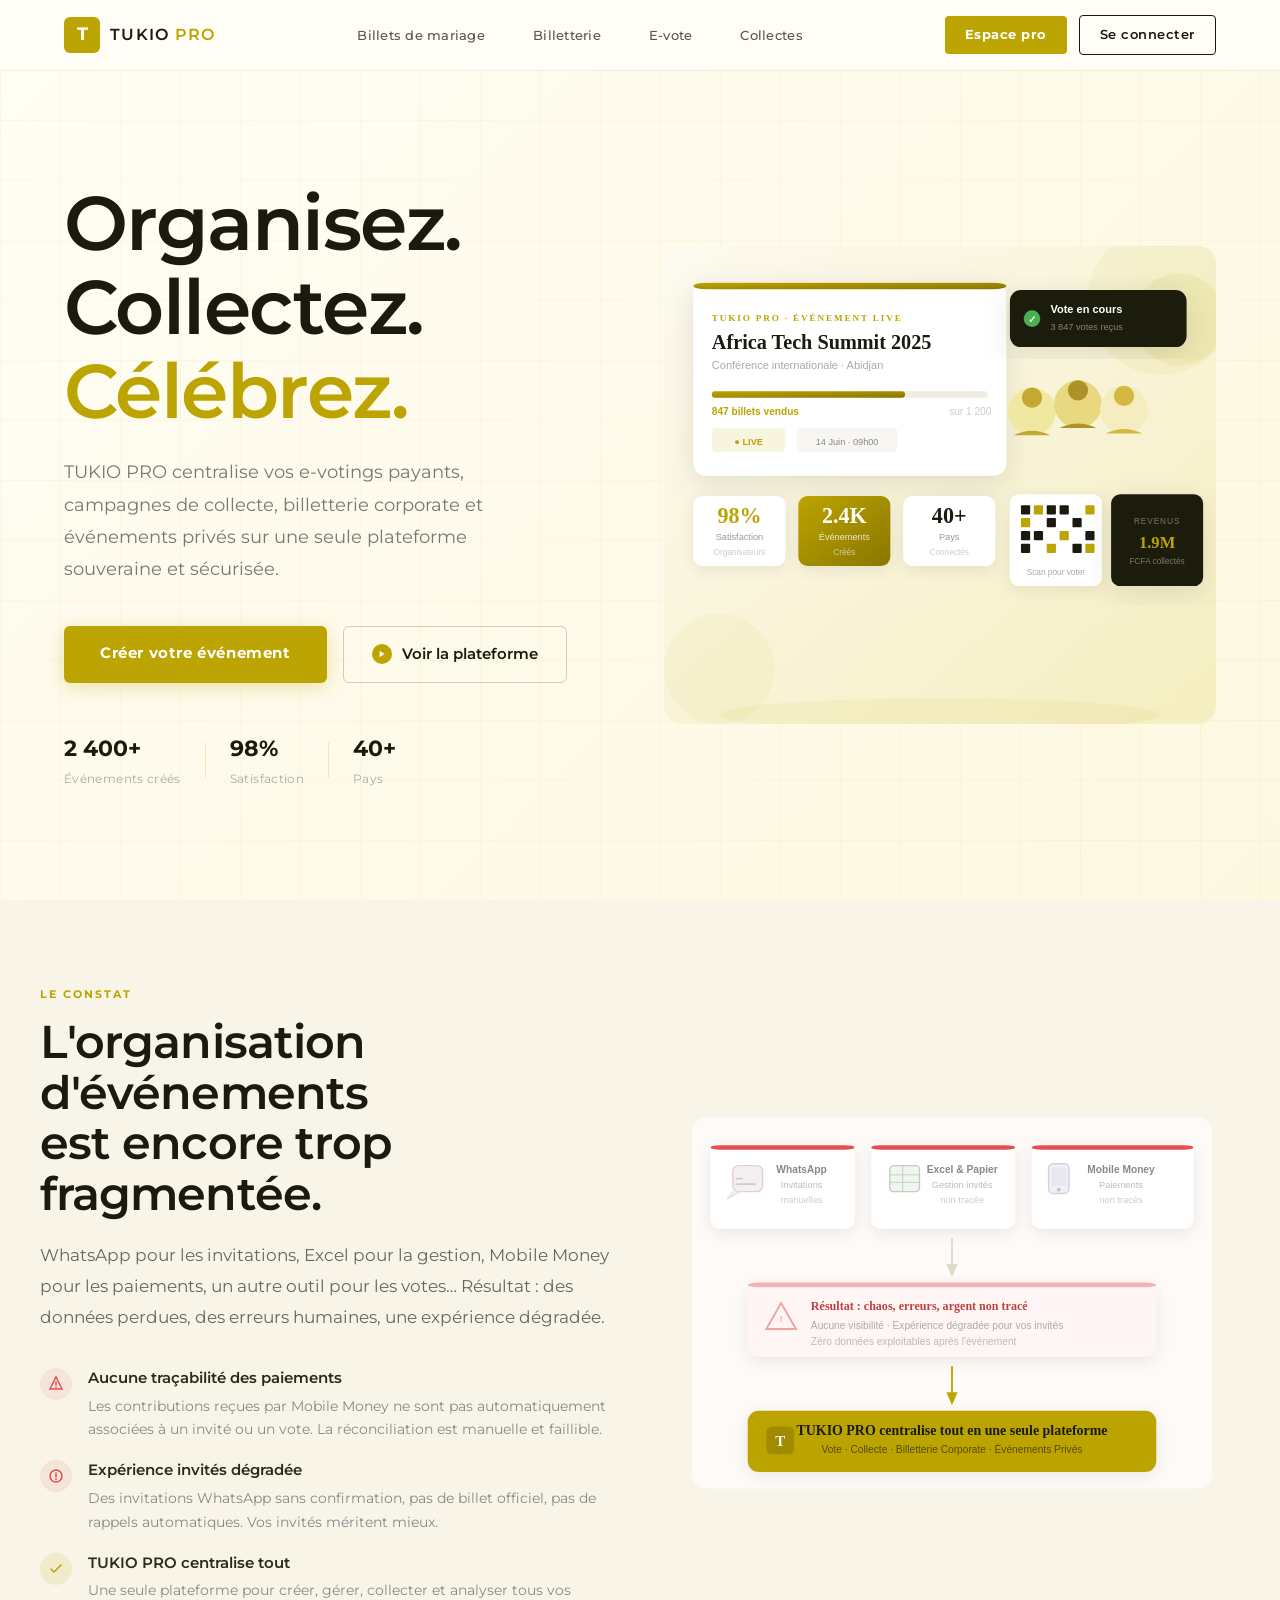
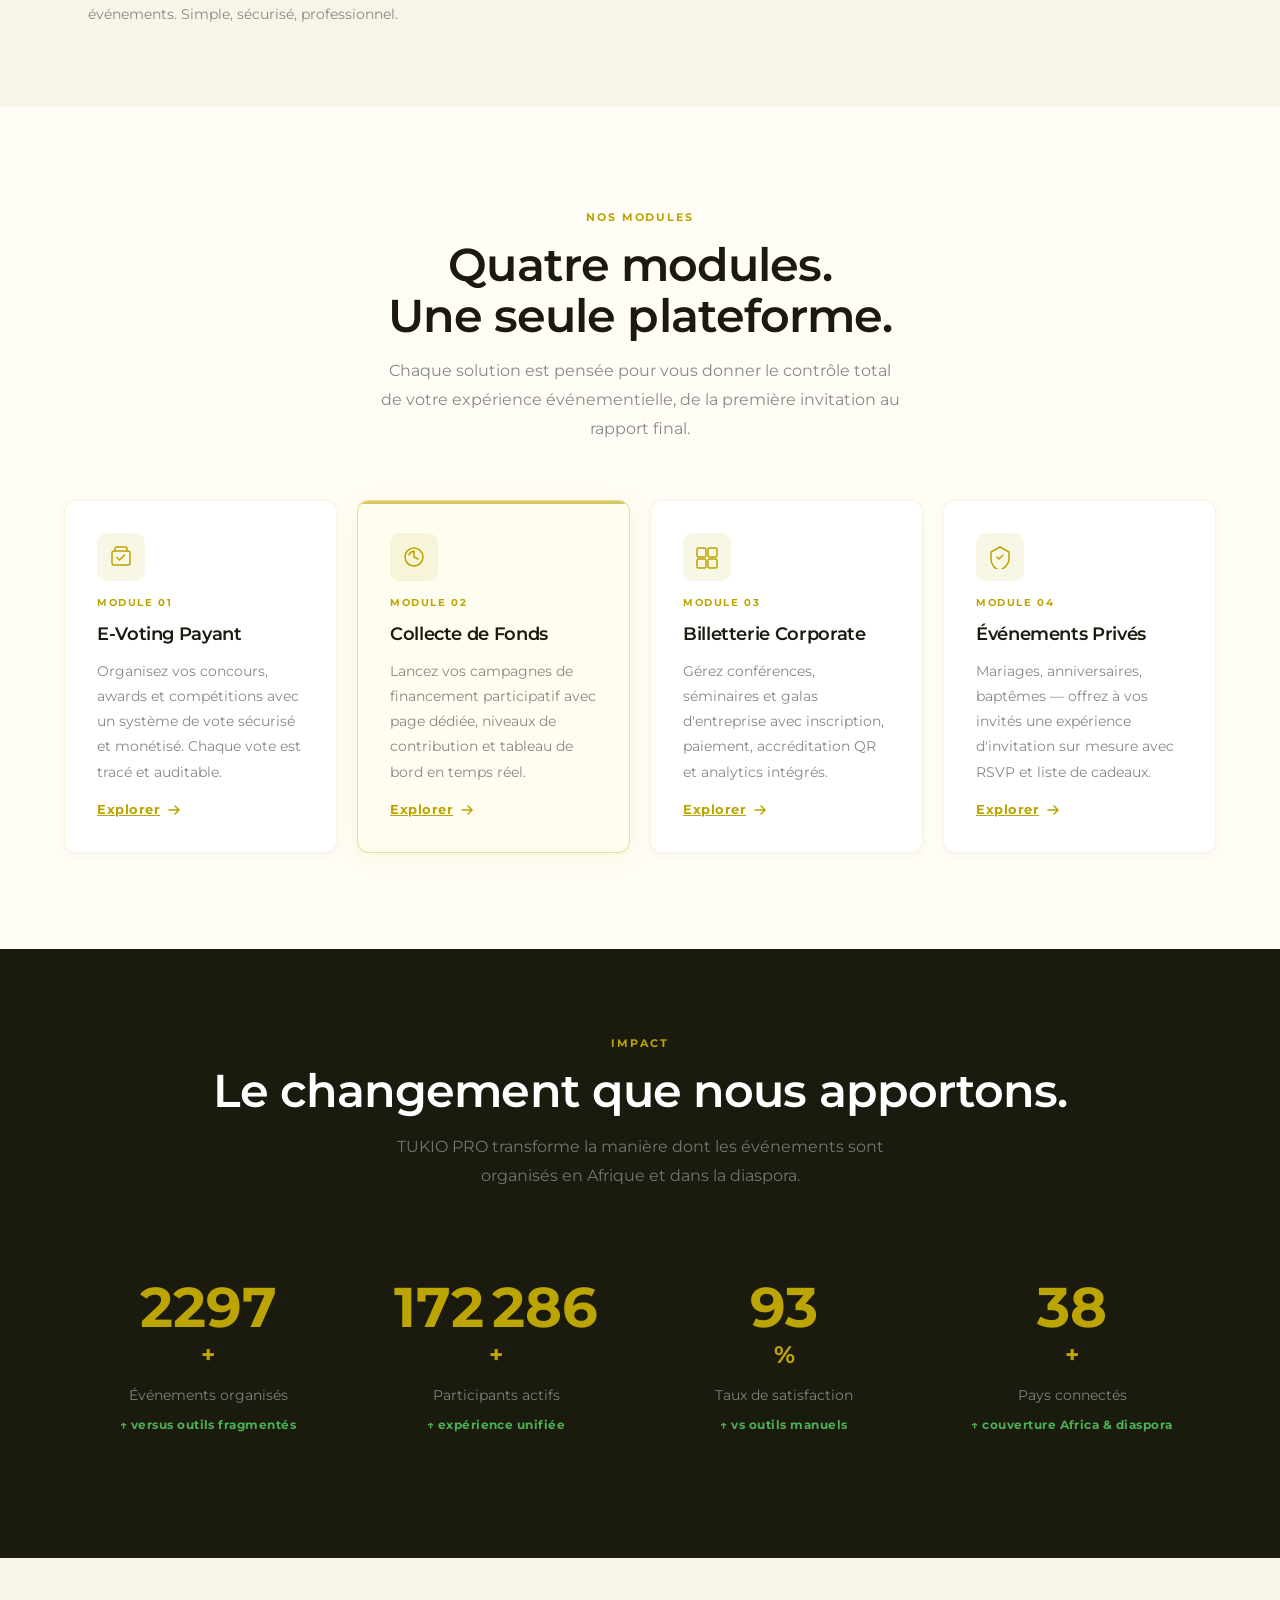
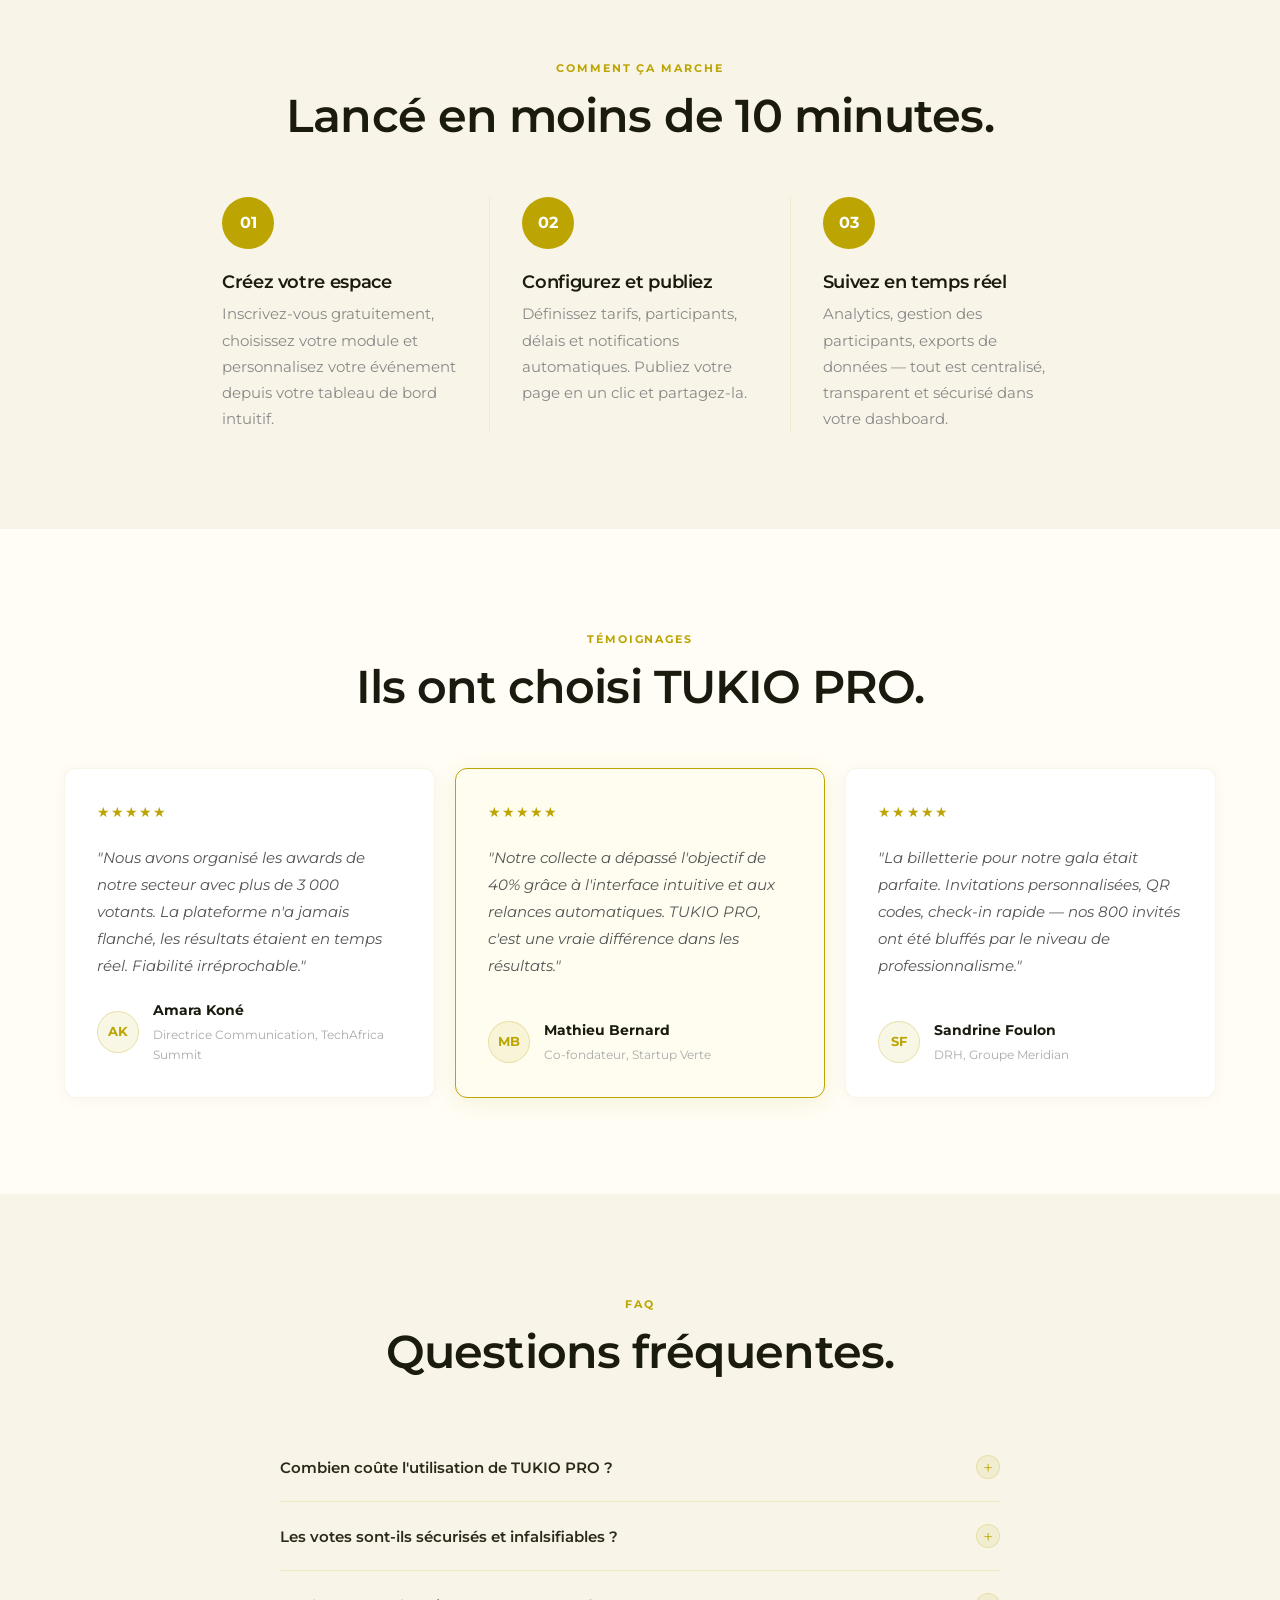
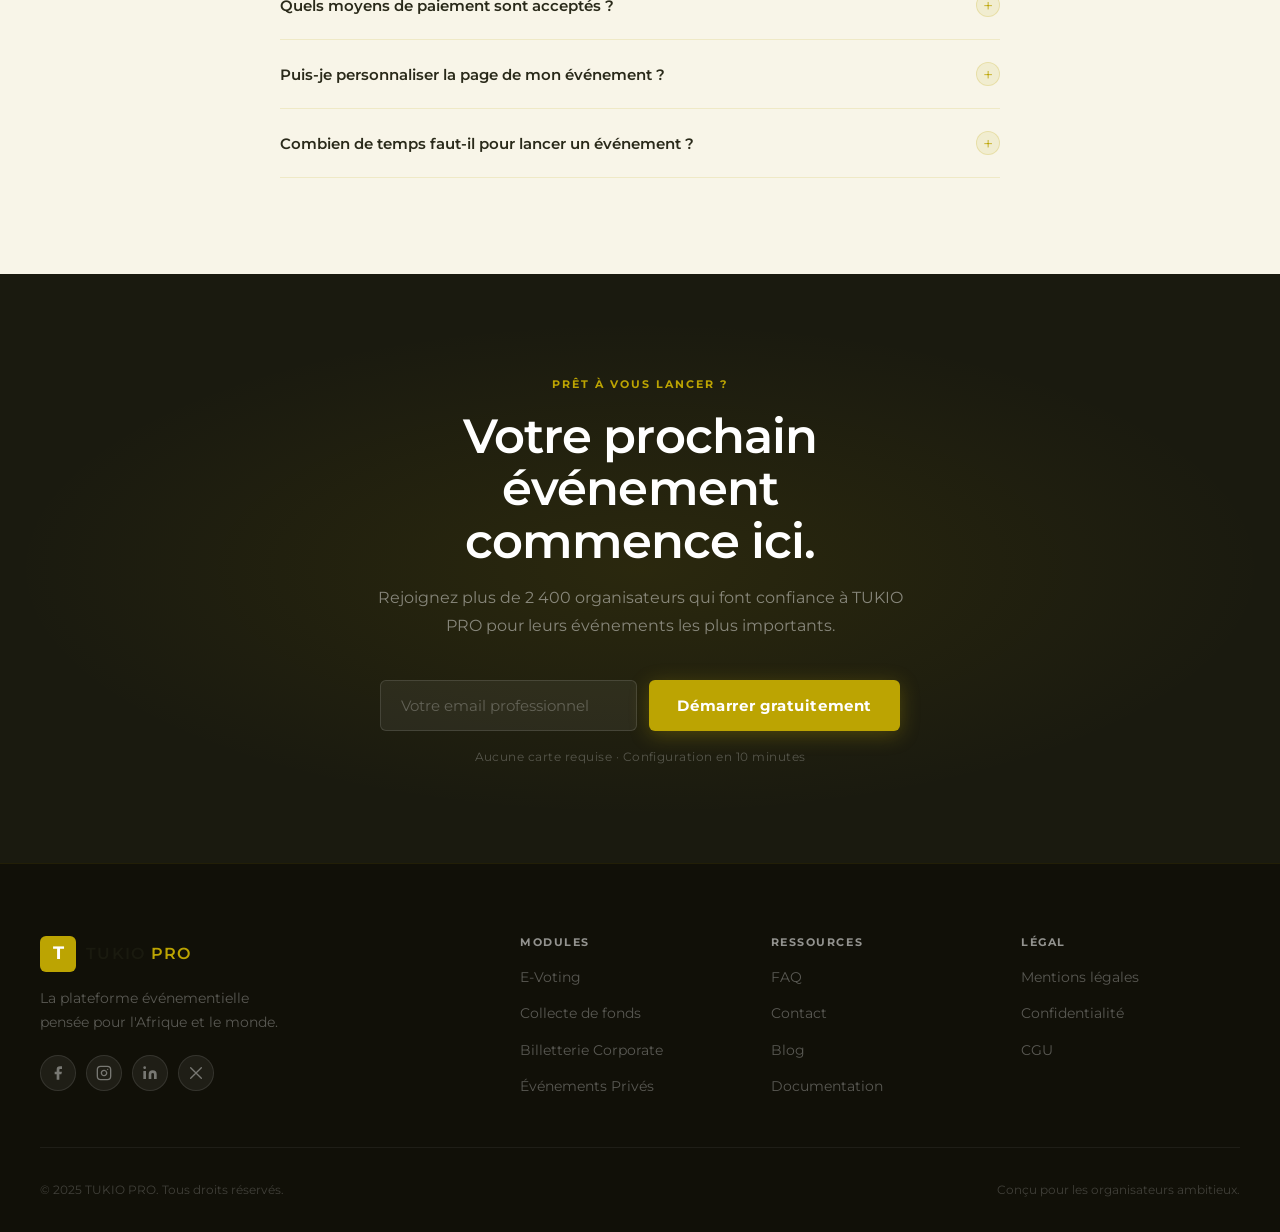
==== index.html @ c4804183 "Repositionnement du fichier index" ====
<!DOCTYPE html>
<html lang="fr">
<head>
  <meta charset="UTF-8">
  <meta name="viewport" content="width=device-width, initial-scale=1.0">
  <meta name="description" content="TUKIO PRO — La plateforme digitale premium pour vos e-votings payants, collectes de fonds, billetterie corporate et événements privés. Organisez, collectez, célébrez.">
  <meta name="keywords" content="e-voting, collecte de fonds, billetterie corporate, billetterie événement, concours, awards, plateforme événementielle Afrique">
  <meta property="og:title" content="TUKIO PRO — Plateforme Événementielle Premium">
  <meta property="og:description" content="E-voting · Collecte · Billetterie Corporate · Événements Privés">
  <meta property="og:type" content="website">
  <title>TUKIO PRO — Plateforme Événementielle Premium</title>
  <link rel="preconnect" href="https://fonts.googleapis.com">
  <link rel="preconnect" href="https://fonts.gstatic.com" crossorigin>
  <link href="https://fonts.googleapis.com/css2?family=Montserrat:wght@300;400;500;600;700&display=swap" rel="stylesheet">
  <link rel="stylesheet" href="style.css">
</head>
<body>

  <!-- ===== NAVBAR ===== -->
  <header class="navbar" role="banner" id="navbar">
    <nav class="nav-container" aria-label="Navigation principale">

      <!-- Logo -->
      <a href="../home/index.html" class="nav-logo" aria-label="TUKIO PRO — Accueil">
        <span class="logo-mark">T</span>
        <span class="logo-text">TUKIO <em>PRO</em></span>
      </a>

      <!-- Liens modules — centre -->
      <ul class="nav-links" role="list">
        <li><a href="../e-voting/index.html" class="nav-link">Billets de mariage</a></li>
        <li><a href="../corporate-ticketing/index.html" class="nav-link">Billetterie</a></li>
        <li><a href="../e-voting/index.html" class="nav-link">E-vote</a></li>
        <li><a href="../crowdfunding/index.html" class="nav-link">Collectes</a></li>
      </ul>

      <!-- Actions — droite -->
      <div class="nav-actions">
        <a href="#contact" class="btn-nav-pro">Espace pro</a>
        <a href="#contact" class="btn-nav-login">Se connecter</a>
        <button class="hamburger" aria-label="Ouvrir le menu" aria-expanded="false" aria-controls="mobile-menu">
          <span class="hamburger-line"></span>
          <span class="hamburger-line"></span>
          <span class="hamburger-line"></span>
        </button>
      </div>
    </nav>

    <!-- Menu mobile -->
    <div class="mobile-menu" id="mobile-menu" aria-hidden="true" role="dialog" aria-label="Menu mobile">
      <ul class="mobile-nav-links" role="list">
        <li><a href="../e-voting/index.html" class="mobile-nav-link">Billets de mariage</a></li>
        <li><a href="../corporate-ticketing/index.html" class="mobile-nav-link">Billetterie</a></li>
        <li><a href="../e-voting/index.html" class="mobile-nav-link">E-vote</a></li>
        <li><a href="../crowdfunding/index.html" class="mobile-nav-link">Collectes</a></li>
      </ul>
      <div class="mobile-nav-actions">
        <a href="#contact" class="btn-nav-pro">Espace pro</a>
        <a href="#contact" class="btn-nav-login">Se connecter</a>
      </div>
    </div>
  </header>

  <main id="main-content">

    <!-- ===== HERO ===== -->
    <section class="hero" aria-labelledby="hero-title">
      <div class="hero-bg" aria-hidden="true"></div>
      <div class="hero-grid-lines" aria-hidden="true"></div>
      <div class="hero-container">

        <!-- Contenu gauche -->
        <div class="hero-content">
          <h1 class="hero-title" id="hero-title">
            Organisez. Collectez. <span class="hero-title-accent">Célébrez.</span>
          </h1>
          <p class="hero-subtitle">
            TUKIO PRO centralise vos e-votings payants, campagnes de collecte, billetterie corporate et événements privés sur une seule plateforme souveraine et sécurisée.
          </p>
          <div class="hero-actions">
            <a href="#contact" class="btn-hero-primary">Créer votre événement</a>
            <a href="#services" class="btn-hero-secondary">
              <span class="btn-play" aria-hidden="true">
                <svg viewBox="0 0 8 10" aria-hidden="true"><path d="M1 1l6 4-6 4V1z"/></svg>
              </span>
              Voir la plateforme
            </a>
          </div>
          <div class="hero-trust" aria-label="Indicateurs de confiance">
            <div class="trust-item">
              <strong>2 400+</strong>
              <span>Événements créés</span>
            </div>
            <div class="trust-divider" aria-hidden="true"></div>
            <div class="trust-item">
              <strong>98%</strong>
              <span>Satisfaction</span>
            </div>
            <div class="trust-divider" aria-hidden="true"></div>
            <div class="trust-item">
              <strong>40+</strong>
              <span>Pays</span>
            </div>
          </div>
        </div>

        <!-- Image droite -->
        <div class="hero-image">
          <img src="../images/hero-event.svg" alt="Dashboard TUKIO PRO — événements, votes et collectes en temps réel" width="560" height="520" loading="eager">
        </div>
      </div>
    </section>

    <!-- ===== CONSTAT ===== -->
    <section class="constat-section" id="constat" aria-labelledby="constat-title">
      <div class="constat-inner">
        <div class="constat-header reveal">
          <span class="section-eyebrow">Le Constat</span>
          <h2 class="section-title" id="constat-title" style="text-align:left; margin-bottom:1.25rem;">
            L'organisation d'événements<br>est encore trop fragmentée.
          </h2>
          <p class="constat-intro">
            WhatsApp pour les invitations, Excel pour la gestion, Mobile Money pour les paiements, un autre outil pour les votes… Résultat : des données perdues, des erreurs humaines, une expérience dégradée.
          </p>
          <div class="constat-points">
            <div class="constat-point">
              <div class="constat-point-icon constat-point-icon--red">
                <svg width="16" height="16" viewBox="0 0 16 16" fill="none">
                  <path d="M8 1L14 13H2L8 1z" stroke="#E05050" stroke-width="1.5" fill="none"/>
                  <path d="M8 6v3M8 11v.5" stroke="#E05050" stroke-width="1.5" stroke-linecap="round"/>
                </svg>
              </div>
              <div class="constat-point-text">
                <strong>Aucune traçabilité des paiements</strong>
                <p>Les contributions reçues par Mobile Money ne sont pas automatiquement associées à un invité ou un vote. La réconciliation est manuelle et faillible.</p>
              </div>
            </div>
            <div class="constat-point">
              <div class="constat-point-icon constat-point-icon--red">
                <svg width="16" height="16" viewBox="0 0 16 16" fill="none">
                  <circle cx="8" cy="8" r="6" stroke="#E05050" stroke-width="1.5"/>
                  <path d="M8 5v4M8 11v.5" stroke="#E05050" stroke-width="1.5" stroke-linecap="round"/>
                </svg>
              </div>
              <div class="constat-point-text">
                <strong>Expérience invités dégradée</strong>
                <p>Des invitations WhatsApp sans confirmation, pas de billet officiel, pas de rappels automatiques. Vos invités méritent mieux.</p>
              </div>
            </div>
            <div class="constat-point">
              <div class="constat-point-icon constat-point-icon--gold">
                <svg width="16" height="16" viewBox="0 0 16 16" fill="none">
                  <path d="M3 8l3 3 7-7" stroke="#BCA402" stroke-width="1.5" stroke-linecap="round" stroke-linejoin="round"/>
                </svg>
              </div>
              <div class="constat-point-text">
                <strong>TUKIO PRO centralise tout</strong>
                <p>Une seule plateforme pour créer, gérer, collecter et analyser tous vos événements. Simple, sécurisé, professionnel.</p>
              </div>
            </div>
          </div>
        </div>
        <div class="constat-image reveal">
          <img src="../images/constat-illustration.svg" alt="Comparaison avant / après TUKIO PRO" width="520" height="400" loading="lazy">
        </div>
      </div>
    </section>

    <!-- ===== SERVICES ===== -->
    <section class="services-section" id="services" aria-labelledby="services-title">
      <div class="section-container">
        <div class="section-header reveal">
          <span class="section-eyebrow">Nos modules</span>
          <h2 class="section-title" id="services-title">Quatre modules.<br>Une seule plateforme.</h2>
          <p class="section-desc">Chaque solution est pensée pour vous donner le contrôle total de votre expérience événementielle, de la première invitation au rapport final.</p>
        </div>

        <div class="services-grid">

          <!-- E-Voting -->
          <article class="service-card reveal" aria-labelledby="svc-evoting">
            <div class="service-icon">
              <svg viewBox="0 0 24 24" fill="none" stroke="#BCA402" stroke-width="1.5" stroke-linecap="round" stroke-linejoin="round">
                <rect x="3" y="6" width="18" height="14" rx="2"/>
                <path d="M8 12.5l2.5 2.5 5-5"/>
                <path d="M6 6V4a2 2 0 0 1 2-2h8a2 2 0 0 1 2 2v2"/>
              </svg>
            </div>
            <span class="service-tag">Module 01</span>
            <h3 class="service-title" id="svc-evoting">E-Voting Payant</h3>
            <p class="service-desc">Organisez vos concours, awards et compétitions avec un système de vote sécurisé et monétisé. Chaque vote est tracé et auditable.</p>
            <a href="../e-voting/index.html" class="service-link" aria-label="Explorer le module E-Voting">
              Explorer
              <svg class="service-arrow" viewBox="0 0 16 16" fill="none" stroke="#BCA402" stroke-width="1.5" stroke-linecap="round"><path d="M3 8h10M9 4l4 4-4 4"/></svg>
            </a>
          </article>

          <!-- Collecte -->
          <article class="service-card service-card--featured reveal" aria-labelledby="svc-collecte">
            <div class="service-icon">
              <svg viewBox="0 0 24 24" fill="none" stroke="#BCA402" stroke-width="1.5" stroke-linecap="round" stroke-linejoin="round">
                <circle cx="12" cy="12" r="9"/>
                <path d="M12 6v6l4 2"/>
                <path d="M7 10c.5-2 2.5-3.5 5-3.5"/>
              </svg>
            </div>
            <span class="service-tag">Module 02</span>
            <h3 class="service-title" id="svc-collecte">Collecte de Fonds</h3>
            <p class="service-desc">Lancez vos campagnes de financement participatif avec page dédiée, niveaux de contribution et tableau de bord en temps réel.</p>
            <a href="../crowdfunding/index.html" class="service-link" aria-label="Explorer le module Collecte">
              Explorer
              <svg class="service-arrow" viewBox="0 0 16 16" fill="none" stroke="#BCA402" stroke-width="1.5" stroke-linecap="round"><path d="M3 8h10M9 4l4 4-4 4"/></svg>
            </a>
          </article>

          <!-- Corporate -->
          <article class="service-card reveal" aria-labelledby="svc-corporate">
            <div class="service-icon">
              <svg viewBox="0 0 24 24" fill="none" stroke="#BCA402" stroke-width="1.5" stroke-linecap="round" stroke-linejoin="round">
                <rect x="2" y="3" width="9" height="9" rx="1.5"/>
                <rect x="13" y="3" width="9" height="9" rx="1.5"/>
                <rect x="2" y="14" width="9" height="9" rx="1.5"/>
                <rect x="13" y="14" width="9" height="9" rx="1.5"/>
              </svg>
            </div>
            <span class="service-tag">Module 03</span>
            <h3 class="service-title" id="svc-corporate">Billetterie Corporate</h3>
            <p class="service-desc">Gérez conférences, séminaires et galas d'entreprise avec inscription, paiement, accréditation QR et analytics intégrés.</p>
            <a href="../corporate-ticketing/index.html" class="service-link" aria-label="Explorer la Billetterie Corporate">
              Explorer
              <svg class="service-arrow" viewBox="0 0 16 16" fill="none" stroke="#BCA402" stroke-width="1.5" stroke-linecap="round"><path d="M3 8h10M9 4l4 4-4 4"/></svg>
            </a>
          </article>

          <!-- Privé -->
          <article class="service-card reveal" aria-labelledby="svc-private">
            <div class="service-icon">
              <svg viewBox="0 0 24 24" fill="none" stroke="#BCA402" stroke-width="1.5" stroke-linecap="round" stroke-linejoin="round">
                <path d="M12 2L3 7v7c0 5.5 4 10 9 11.2C17 23 21 18.5 21 14V7L12 2z"/>
                <path d="M9 12l2 2 4-4"/>
              </svg>
            </div>
            <span class="service-tag">Module 04</span>
            <h3 class="service-title" id="svc-private">Événements Privés</h3>
            <p class="service-desc">Mariages, anniversaires, baptêmes — offrez à vos invités une expérience d'invitation sur mesure avec RSVP et liste de cadeaux.</p>
            <a href="../private-ticketing/index.html" class="service-link" aria-label="Explorer les Événements Privés">
              Explorer
              <svg class="service-arrow" viewBox="0 0 16 16" fill="none" stroke="#BCA402" stroke-width="1.5" stroke-linecap="round"><path d="M3 8h10M9 4l4 4-4 4"/></svg>
            </a>
          </article>

        </div>
      </div>
    </section>

    <!-- ===== STATS ===== -->
    <section class="stats-section" aria-labelledby="stats-title">
      <div class="section-container">
        <div class="section-header reveal" style="margin-bottom:3rem;">
          <span class="section-eyebrow">Impact</span>
          <h2 class="section-title section-title--white" id="stats-title" style="color:white;">Le changement que nous apportons.</h2>
          <p class="section-desc" style="color:rgba(255,255,255,0.4);">TUKIO PRO transforme la manière dont les événements sont organisés en Afrique et dans la diaspora.</p>
        </div>
        <div class="stats-grid" role="list">
          <div class="stat-card reveal" role="listitem">
            <span class="stat-number" data-target="2400">0</span><span class="stat-suffix">+</span>
            <p class="stat-label">Événements organisés</p>
            <span class="stat-change">↑ versus outils fragmentés</span>
          </div>
          <div class="stat-card reveal" role="listitem">
            <span class="stat-number" data-target="180000">0</span><span class="stat-suffix">+</span>
            <p class="stat-label">Participants actifs</p>
            <span class="stat-change">↑ expérience unifiée</span>
          </div>
          <div class="stat-card reveal" role="listitem">
            <span class="stat-number" data-target="98">0</span><span class="stat-suffix">%</span>
            <p class="stat-label">Taux de satisfaction</p>
            <span class="stat-change">↑ vs outils manuels</span>
          </div>
          <div class="stat-card reveal" role="listitem">
            <span class="stat-number" data-target="40">0</span><span class="stat-suffix">+</span>
            <p class="stat-label">Pays connectés</p>
            <span class="stat-change">↑ couverture Africa &amp; diaspora</span>
          </div>
        </div>
      </div>
    </section>

    <!-- ===== HOW IT WORKS ===== -->
    <section class="how-section" id="how" aria-labelledby="how-title">
      <div class="section-container">
        <div class="section-header reveal">
          <span class="section-eyebrow">Comment ça marche</span>
          <h2 class="section-title" id="how-title">Lancé en moins de 10 minutes.</h2>
        </div>
        <div class="steps-grid">
          <div class="step-item reveal">
            <div class="step-number-wrap" aria-hidden="true">
              <span class="step-number">01</span>
            </div>
            <div class="step-content">
              <h3 class="step-title">Créez votre espace</h3>
              <p class="step-desc">Inscrivez-vous gratuitement, choisissez votre module et personnalisez votre événement depuis votre tableau de bord intuitif.</p>
            </div>
          </div>
          <div class="step-item reveal">
            <div class="step-number-wrap" aria-hidden="true">
              <span class="step-number">02</span>
            </div>
            <div class="step-content">
              <h3 class="step-title">Configurez et publiez</h3>
              <p class="step-desc">Définissez tarifs, participants, délais et notifications automatiques. Publiez votre page en un clic et partagez-la.</p>
            </div>
          </div>
          <div class="step-item reveal">
            <div class="step-number-wrap" aria-hidden="true">
              <span class="step-number">03</span>
            </div>
            <div class="step-content">
              <h3 class="step-title">Suivez en temps réel</h3>
              <p class="step-desc">Analytics, gestion des participants, exports de données — tout est centralisé, transparent et sécurisé dans votre dashboard.</p>
            </div>
          </div>
        </div>
      </div>
    </section>

    <!-- ===== TESTIMONIALS ===== -->
    <section class="testimonials-section" id="testimonials" aria-labelledby="testimonials-title">
      <div class="section-container">
        <div class="section-header reveal">
          <span class="section-eyebrow">Témoignages</span>
          <h2 class="section-title" id="testimonials-title">Ils ont choisi TUKIO PRO.</h2>
        </div>
        <div class="testimonials-grid" role="list">

          <blockquote class="testimonial-card reveal" role="listitem">
            <div class="testimonial-stars" aria-label="5 étoiles sur 5">★★★★★</div>
            <p class="testimonial-text">"Nous avons organisé les awards de notre secteur avec plus de 3 000 votants. La plateforme n'a jamais flanché, les résultats étaient en temps réel. Fiabilité irréprochable."</p>
            <footer class="testimonial-author">
              <div class="author-avatar" aria-hidden="true">AK</div>
              <div class="author-info">
                <cite class="author-name">Amara Koné</cite>
                <span class="author-role">Directrice Communication, TechAfrica Summit</span>
              </div>
            </footer>
          </blockquote>

          <blockquote class="testimonial-card testimonial-card--featured reveal" role="listitem">
            <div class="testimonial-stars" aria-label="5 étoiles sur 5">★★★★★</div>
            <p class="testimonial-text">"Notre collecte a dépassé l'objectif de 40% grâce à l'interface intuitive et aux relances automatiques. TUKIO PRO, c'est une vraie différence dans les résultats."</p>
            <footer class="testimonial-author">
              <div class="author-avatar" aria-hidden="true">MB</div>
              <div class="author-info">
                <cite class="author-name">Mathieu Bernard</cite>
                <span class="author-role">Co-fondateur, Startup Verte</span>
              </div>
            </footer>
          </blockquote>

          <blockquote class="testimonial-card reveal" role="listitem">
            <div class="testimonial-stars" aria-label="5 étoiles sur 5">★★★★★</div>
            <p class="testimonial-text">"La billetterie pour notre gala était parfaite. Invitations personnalisées, QR codes, check-in rapide — nos 800 invités ont été bluffés par le niveau de professionnalisme."</p>
            <footer class="testimonial-author">
              <div class="author-avatar" aria-hidden="true">SF</div>
              <div class="author-info">
                <cite class="author-name">Sandrine Foulon</cite>
                <span class="author-role">DRH, Groupe Meridian</span>
              </div>
            </footer>
          </blockquote>

        </div>
      </div>
    </section>

    <!-- ===== FAQ ===== -->
    <section class="faq-section" id="faq" aria-labelledby="faq-title">
      <div class="section-container">
        <div class="section-header reveal">
          <span class="section-eyebrow">FAQ</span>
          <h2 class="section-title" id="faq-title">Questions fréquentes.</h2>
        </div>
        <div class="faq-list" role="list">

          <div class="faq-item" role="listitem">
            <button class="faq-question" aria-expanded="false" aria-controls="faq-1">
              Combien coûte l'utilisation de TUKIO PRO ?
              <span class="faq-icon" aria-hidden="true">+</span>
            </button>
            <div class="faq-answer" id="faq-1" hidden>
              <p>TUKIO PRO fonctionne sur un modèle à la performance : vous ne payez qu'en cas de succès de votre événement. Aucun frais d'abonnement mensuel. Contactez-nous pour un devis personnalisé selon votre volume et votre type d'événement.</p>
            </div>
          </div>

          <div class="faq-item" role="listitem">
            <button class="faq-question" aria-expanded="false" aria-controls="faq-2">
              Les votes sont-ils sécurisés et infalsifiables ?
              <span class="faq-icon" aria-hidden="true">+</span>
            </button>
            <div class="faq-answer" id="faq-2" hidden>
              <p>Oui. Chaque vote est lié à une transaction de paiement unique et vérifiable. Notre système empêche toute duplication ou manipulation. Vous recevez un rapport d'audit complet à la clôture de votre concours.</p>
            </div>
          </div>

          <div class="faq-item" role="listitem">
            <button class="faq-question" aria-expanded="false" aria-controls="faq-3">
              Quels moyens de paiement sont acceptés ?
              <span class="faq-icon" aria-hidden="true">+</span>
            </button>
            <div class="faq-answer" id="faq-3" hidden>
              <p>Nous acceptons les cartes bancaires (Visa, Mastercard), Mobile Money (Orange Money, MTN MoMo, Wave) et les virements pour les comptes entreprise. Notre intégration couvre plus de 40 pays.</p>
            </div>
          </div>

          <div class="faq-item" role="listitem">
            <button class="faq-question" aria-expanded="false" aria-controls="faq-4">
              Puis-je personnaliser la page de mon événement ?
              <span class="faq-icon" aria-hidden="true">+</span>
            </button>
            <div class="faq-answer" id="faq-4" hidden>
              <p>Absolument. Chaque page événement est entièrement personnalisable : logo, couleurs, textes, visuels, URL personnalisée. Votre marque reste au premier plan, TUKIO PRO s'efface discrètement.</p>
            </div>
          </div>

          <div class="faq-item" role="listitem">
            <button class="faq-question" aria-expanded="false" aria-controls="faq-5">
              Combien de temps faut-il pour lancer un événement ?
              <span class="faq-icon" aria-hidden="true">+</span>
            </button>
            <div class="faq-answer" id="faq-5" hidden>
              <p>Moins de 10 minutes pour un événement standard. Notre assistant de configuration vous guide étape par étape. Pour les grands événements corporate, notre équipe vous accompagne de A à Z.</p>
            </div>
          </div>

        </div>
      </div>
    </section>

    <!-- ===== CTA ===== -->
    <section class="cta-section" id="contact" aria-labelledby="cta-title">
      <div class="cta-bg-glow" aria-hidden="true"></div>
      <div class="section-container">
        <div class="cta-content">
          <span class="cta-eyebrow">Prêt à vous lancer ?</span>
          <h2 class="cta-title" id="cta-title">Votre prochain événement<br>commence ici.</h2>
          <p class="cta-desc">Rejoignez plus de 2 400 organisateurs qui font confiance à TUKIO PRO pour leurs événements les plus importants.</p>
          <div class="cta-form" role="form" aria-label="Formulaire de démarrage">
            <label for="cta-email" class="sr-only">Votre adresse email professionnelle</label>
            <input type="email" id="cta-email" name="email" placeholder="Votre email professionnel" class="cta-input" autocomplete="email" aria-required="true">
            <button type="submit" class="cta-submit" aria-label="Démarrer gratuitement">Démarrer gratuitement</button>
          </div>
          <p class="cta-note">Aucune carte requise · Configuration en 10 minutes</p>
        </div>
      </div>
    </section>

  </main>

  <!-- ===== FOOTER ===== -->
  <footer class="footer" role="contentinfo">
    <div class="footer-container">

      <div class="footer-brand">
        <a href="../home/index.html" class="footer-logo" aria-label="TUKIO PRO — Retour à l'accueil">
          <span class="logo-mark">T</span>
          <span class="logo-text">TUKIO <em>PRO</em></span>
        </a>
        <p class="footer-tagline">La plateforme événementielle<br>pensée pour l'Afrique et le monde.</p>
        <!-- Réseaux sociaux -->
        <div class="footer-socials" aria-label="Nos réseaux sociaux">
          <a href="#" class="social-link" aria-label="TUKIO PRO sur Facebook">
            <svg viewBox="0 0 24 24" aria-hidden="true"><path d="M18 2h-3a5 5 0 0 0-5 5v3H7v4h3v8h4v-8h3l1-4h-4V7a1 1 0 0 1 1-1h3z"/></svg>
          </a>
          <a href="#" class="social-link" aria-label="TUKIO PRO sur Instagram">
            <svg viewBox="0 0 24 24" aria-hidden="true"><rect x="2" y="2" width="20" height="20" rx="5" ry="5" fill="none" stroke="currentColor" stroke-width="2" style="stroke:rgba(255,255,255,0.4)"/><path d="M16 11.37A4 4 0 1 1 12.63 8 4 4 0 0 1 16 11.37z" fill="none" stroke="currentColor" stroke-width="2" style="stroke:rgba(255,255,255,0.4)"/><line x1="17.5" y1="6.5" x2="17.51" y2="6.5" stroke="currentColor" stroke-width="2" stroke-linecap="round" style="stroke:rgba(255,255,255,0.4)"/></svg>
          </a>
          <a href="#" class="social-link" aria-label="TUKIO PRO sur LinkedIn">
            <svg viewBox="0 0 24 24" aria-hidden="true"><path d="M16 8a6 6 0 0 1 6 6v7h-4v-7a2 2 0 0 0-2-2 2 2 0 0 0-2 2v7h-4v-7a6 6 0 0 1 6-6zM2 9h4v12H2z"/><circle cx="4" cy="4" r="2"/></svg>
          </a>
          <a href="#" class="social-link" aria-label="TUKIO PRO sur Twitter / X">
            <svg viewBox="0 0 24 24" aria-hidden="true"><path d="M4 4l16 16M20 4L4 20" fill="none" stroke="currentColor" stroke-width="2" stroke-linecap="round" style="stroke:rgba(255,255,255,0.4)"/></svg>
          </a>
        </div>
      </div>

      <nav class="footer-nav" aria-label="Navigation du pied de page">
        <div class="footer-col">
          <h3 class="footer-col-title">Modules</h3>
          <ul role="list">
            <li><a href="../e-voting/index.html" class="footer-link">E-Voting</a></li>
            <li><a href="../crowdfunding/index.html" class="footer-link">Collecte de fonds</a></li>
            <li><a href="../corporate-ticketing/index.html" class="footer-link">Billetterie Corporate</a></li>
            <li><a href="../private-ticketing/index.html" class="footer-link">Événements Privés</a></li>
          </ul>
        </div>
        <div class="footer-col">
          <h3 class="footer-col-title">Ressources</h3>
          <ul role="list">
            <li><a href="#faq" class="footer-link">FAQ</a></li>
            <li><a href="#contact" class="footer-link">Contact</a></li>
            <li><a href="#" class="footer-link">Blog</a></li>
            <li><a href="#" class="footer-link">Documentation</a></li>
          </ul>
        </div>
        <div class="footer-col">
          <h3 class="footer-col-title">Légal</h3>
          <ul role="list">
            <li><a href="../cgu/index.html" class="footer-link">Mentions légales</a></li>
            <li><a href="../privacy/index.html" class="footer-link">Confidentialité</a></li>
            <li><a href="../cgu/index.html" class="footer-link">CGU</a></li>
          </ul>
        </div>
      </nav>

    </div>
    <div class="footer-bottom">
      <p>© 2025 TUKIO PRO. Tous droits réservés.</p>
      <p>Conçu pour les organisateurs ambitieux.</p>
    </div>
  </footer>

  <script src="script.js"></script>
</body>
</html>
---- style.css ----
/* =====================================================
   TUKIO PRO v2 — Home Page Styles
   ===================================================== */

/* ── ALL SHARED STYLES INLINED BELOW ── */
*,
*::before,
*::after {
  box-sizing: border-box;
  margin: 0;
  padding: 0;
}
html {
  font-size: 16px;
  scroll-behavior: smooth;
  -webkit-text-size-adjust: 100%;
}
body {
  font-family: "Montserrat", sans-serif;
  background: #fffdf5;
  color: #1a1a0f;
  line-height: 1.65;
  overflow-x: hidden;
}
.sr-only {
  position: absolute;
  width: 1px;
  height: 1px;
  padding: 0;
  margin: -1px;
  overflow: hidden;
  clip: rect(0, 0, 0, 0);
  white-space: nowrap;
  border: 0;
}
:focus-visible {
  outline: 2px solid #bca402;
  outline-offset: 3px;
  border-radius: 2px;
}
@font-face {
  font-family: "Posterama";
  src: local("Posterama 1913 SemiBold"), local("Posterama1913-SemiBold");
  font-weight: 600;
  font-display: swap;
}
h1,
h2,
h3,
h4 {
  font-family: "Posterama", "Montserrat", sans-serif;
  font-weight: 600;
  letter-spacing: -0.02em;
  line-height: 1.1;
}

/* ── NAVBAR ── */
.navbar {
  position: fixed;
  top: 0;
  left: 0;
  right: 0;
  z-index: 100;
  background: rgba(255, 253, 245, 0.96);
  backdrop-filter: blur(12px);
  -webkit-backdrop-filter: blur(12px);
  border-bottom: 1px solid rgba(188, 164, 2, 0.14);
  transition: box-shadow 0.3s;
}
.navbar.scrolled {
  box-shadow: 0 2px 24px rgba(0, 0, 0, 0.07);
}
.nav-container {
  max-width: 1200px;
  margin: 0 auto;
  padding: 0 1.5rem;
  height: 70px;
  display: flex;
  align-items: center;
  justify-content: space-between;
  gap: 1rem;
}
.nav-logo {
  display: flex;
  align-items: center;
  gap: 0.625rem;
  text-decoration: none;
  flex-shrink: 0;
}
.logo-mark {
  width: 36px;
  height: 36px;
  background: #bca402;
  color: #fff;
  font-family: "Posterama", "Montserrat", sans-serif;
  font-weight: 700;
  font-size: 1.125rem;
  display: flex;
  align-items: center;
  justify-content: center;
  border-radius: 6px;
  flex-shrink: 0;
}
.logo-text {
  font-family: "Posterama", "Montserrat", sans-serif;
  font-weight: 600;
  font-size: 1rem;
  color: #1a1a0f;
  letter-spacing: 0.08em;
  text-transform: uppercase;
}
.logo-text em {
  font-style: normal;
  color: #bca402;
}
.nav-links {
  display: none;
  list-style: none;
  gap: 1.25rem;
  align-items: center;
  flex: 1;
  justify-content: center;
}
.nav-sep {
  color: rgba(188, 164, 2, 0.35);
  font-size: 0.75rem;
  padding: 0 0.25rem;
  user-select: none;
}
.nav-link {
  font-size: 0.8125rem;
  font-weight: 500;
  color: #555;
  text-decoration: none;
  padding: 0.375rem 0.875rem;
  border-radius: 4px;
  letter-spacing: 0.02em;
  transition:
    color 0.2s,
    background 0.2s;
  white-space: nowrap;
}
.nav-link:hover {
  color: #1a1a0f;
  background: rgba(188, 164, 2, 0.08);
}
.nav-link.active {
  color: #bca402;
  font-weight: 600;
}
.nav-actions {
  display: flex;
  align-items: center;
  gap: 0.75rem;
  flex-shrink: 0;
}
.btn-nav-pro {
  display: inline-block;
  padding: 0.5rem 1.25rem;
  background: #bca402;
  color: #fff;
  font-family: "Montserrat", sans-serif;
  font-weight: 700;
  font-size: 0.8125rem;
  letter-spacing: 0.04em;
  text-decoration: none;
  border-radius: 4px;
  transition:
    background 0.2s,
    transform 0.15s;
  white-space: nowrap;
}
.btn-nav-pro:hover {
  background: #a89200;
  transform: translateY(-1px);
}
.btn-nav-login {
  display: inline-block;
  padding: 0.5rem 1.25rem;
  background: transparent;
  color: #1a1a0f;
  font-family: "Montserrat", sans-serif;
  font-weight: 600;
  font-size: 0.8125rem;
  letter-spacing: 0.04em;
  text-decoration: none;
  border-radius: 4px;
  border: 1.5px solid #1a1a0f;
  transition:
    border-color 0.2s,
    color 0.2s;
  white-space: nowrap;
}
.btn-nav-login:hover {
  border-color: #bca402;
  color: #bca402;
}
.hamburger {
  display: flex;
  flex-direction: column;
  gap: 5px;
  background: none;
  border: none;
  cursor: pointer;
  padding: 8px;
  border-radius: 4px;
}
.hamburger-line {
  width: 22px;
  height: 1.5px;
  background: #1a1a0f;
  transition:
    transform 0.25s,
    opacity 0.2s;
  transform-origin: center;
}
.hamburger.open .hamburger-line:nth-child(1) {
  transform: translateY(6.5px) rotate(45deg);
}
.hamburger.open .hamburger-line:nth-child(2) {
  opacity: 0;
  transform: scaleX(0);
}
.hamburger.open .hamburger-line:nth-child(3) {
  transform: translateY(-6.5px) rotate(-45deg);
}
.mobile-menu {
  position: fixed;
  top: 70px;
  left: 0;
  right: 0;
  background: #fffdf5;
  border-bottom: 1px solid rgba(188, 164, 2, 0.15);
  padding: 1rem 1.5rem 1.5rem;
  transform: translateY(-100%);
  opacity: 0;
  pointer-events: none;
  transition:
    transform 0.3s,
    opacity 0.25s;
  z-index: 99;
}
.mobile-menu.open {
  transform: translateY(0);
  opacity: 1;
  pointer-events: auto;
}
.mobile-nav-links {
  list-style: none;
  display: flex;
  flex-direction: column;
  gap: 0;
}
.mobile-nav-link {
  display: block;
  font-size: 0.9375rem;
  font-weight: 500;
  color: #555;
  text-decoration: none;
  padding: 0.75rem 0.25rem;
  border-bottom: 1px solid rgba(188, 164, 2, 0.1);
  transition: color 0.2s;
}
.mobile-nav-link:hover,
.mobile-nav-link.active {
  color: #bca402;
}
.mobile-nav-actions {
  display: flex;
  gap: 0.75rem;
  margin-top: 1rem;
  flex-wrap: wrap;
}

/* ── HERO ── */
.hero {
  position: relative;
  min-height: 100svh;
  display: flex;
  align-items: center;
  padding-top: 70px;
  overflow: hidden;
}
.hero-bg {
  position: absolute;
  inset: 0;
  background: linear-gradient(135deg, #fffdf5 0%, #fdf8e0 100%);
}
.hero-grid-lines {
  position: absolute;
  inset: 0;
  background-image:
    linear-gradient(rgba(188, 164, 2, 0.05) 1px, transparent 1px),
    linear-gradient(90deg, rgba(188, 164, 2, 0.05) 1px, transparent 1px);
  background-size: 60px 60px;
}
.hero-container {
  position: relative;
  z-index: 1;
  max-width: 1200px;
  margin: 0 auto;
  width: 100%;
  padding: 3rem 1.5rem;
  display: grid;
  grid-template-columns: 1fr;
  gap: 3rem;
  align-items: center;
}
.hero-content {
  display: flex;
  flex-direction: column;
  gap: 0;
}
.hero-badge {
  display: inline-flex;
  align-items: center;
  gap: 0.5rem;
  font-size: 0.6875rem;
  font-weight: 700;
  letter-spacing: 0.12em;
  text-transform: uppercase;
  color: #bca402;
  background: rgba(188, 164, 2, 0.1);
  border: 1px solid rgba(188, 164, 2, 0.25);
  padding: 0.375rem 1rem;
  border-radius: 100px;
  margin-bottom: 1.75rem;
  animation: fadeInUp 0.6s ease both;
  width: fit-content;
}
.badge-dot {
  width: 6px;
  height: 6px;
  background: #bca402;
  border-radius: 50%;
  animation: pulse 2s ease infinite;
}
.hero-title {
  font-size: clamp(2.5rem, 6vw, 4.75rem);
  color: #1a1a0f;
  margin-bottom: 1.5rem;
  animation: fadeInUp 0.6s ease 0.1s both;
}
.hero-title-accent {
  color: #bca402;
}
.hero-subtitle {
  font-size: clamp(0.9375rem, 1.8vw, 1.125rem);
  color: #777;
  max-width: 480px;
  line-height: 1.8;
  margin-bottom: 2.5rem;
  animation: fadeInUp 0.6s ease 0.2s both;
}
.hero-actions {
  display: flex;
  flex-wrap: wrap;
  gap: 1rem;
  margin-bottom: 3rem;
  animation: fadeInUp 0.6s ease 0.3s both;
}
.btn-hero-primary {
  display: inline-block;
  padding: 0.9375rem 2.25rem;
  background: #bca402;
  color: #fff;
  font-weight: 700;
  font-size: 0.9375rem;
  letter-spacing: 0.04em;
  text-decoration: none;
  border-radius: 6px;
  transition:
    background 0.2s,
    transform 0.15s,
    box-shadow 0.2s;
  box-shadow: 0 4px 20px rgba(188, 164, 2, 0.3);
}
.btn-hero-primary:hover {
  background: #a89200;
  transform: translateY(-2px);
  box-shadow: 0 8px 32px rgba(188, 164, 2, 0.4);
}
.btn-hero-secondary {
  display: inline-flex;
  align-items: center;
  gap: 0.625rem;
  padding: 0.9375rem 1.75rem;
  color: #1a1a0f;
  font-weight: 600;
  font-size: 0.9375rem;
  text-decoration: none;
  border: 1.5px solid rgba(26, 26, 15, 0.2);
  border-radius: 6px;
  transition:
    border-color 0.2s,
    color 0.2s;
}
.btn-hero-secondary:hover {
  border-color: #bca402;
  color: #bca402;
}
.btn-play {
  width: 20px;
  height: 20px;
  background: #bca402;
  border-radius: 50%;
  display: inline-flex;
  align-items: center;
  justify-content: center;
  flex-shrink: 0;
}
.btn-play svg {
  width: 8px;
  height: 8px;
  fill: white;
  margin-left: 1px;
}

/* Trust bar */
.hero-trust {
  display: flex;
  flex-wrap: wrap;
  gap: 1.5rem;
  align-items: center;
  animation: fadeInUp 0.6s ease 0.4s both;
}
.trust-item {
  display: flex;
  flex-direction: column;
  gap: 0.125rem;
}
.trust-item strong {
  font-size: 1.375rem;
  font-weight: 700;
  color: #1a1a0f;
  font-family: "Posterama", "Montserrat", sans-serif;
}
.trust-item span {
  font-size: 0.75rem;
  color: #aaa;
  letter-spacing: 0.03em;
}
.trust-divider {
  width: 1px;
  height: 36px;
  background: rgba(188, 164, 2, 0.2);
}

/* Hero image */
.hero-image {
  display: flex;
  justify-content: center;
  align-items: center;
  animation: fadeInUp 0.7s ease 0.2s both;
}
.hero-image img {
  width: 100%;
  max-width: 560px;
  height: auto;
  border-radius: 16px;
}

/* ── CONSTAT SECTION ── */
.constat-section {
  padding: 5rem 1.5rem;
  background: #f8f5e8;
}
.constat-inner {
  display: grid;
  grid-template-columns: 1fr;
  gap: 3rem;
  align-items: center;
  max-width: 1200px;
  margin: 0 auto;
}
.constat-intro {
  font-size: 1.0625rem;
  color: #666;
  line-height: 1.85;
  margin-bottom: 2rem;
}
.constat-points {
  display: flex;
  flex-direction: column;
  gap: 1rem;
}
.constat-point {
  display: flex;
  gap: 1rem;
  align-items: flex-start;
}
.constat-point-icon {
  width: 32px;
  height: 32px;
  border-radius: 50%;
  display: flex;
  align-items: center;
  justify-content: center;
  flex-shrink: 0;
  margin-top: 2px;
}
.constat-point-icon--red {
  background: rgba(224, 80, 80, 0.1);
}
.constat-point-icon--red svg {
  color: #e05050;
}
.constat-point-icon--gold {
  background: rgba(188, 164, 2, 0.12);
}
.constat-point-icon--gold svg {
  color: #bca402;
}
.constat-point-text strong {
  display: block;
  font-size: 0.9375rem;
  font-weight: 600;
  color: #2a2a1a;
  margin-bottom: 0.25rem;
}
.constat-point-text p {
  font-size: 0.875rem;
  color: #888;
  line-height: 1.7;
}
.constat-image {
  display: flex;
  justify-content: center;
}
.constat-image img {
  width: 100%;
  max-width: 520px;
  border-radius: 12px;
}

/* ── SERVICES ── */
.services-section {
  padding: 6rem 1.5rem;
}
.section-container {
  max-width: 1200px;
  margin: 0 auto;
  padding: 0 1.5rem;
}
.section-header {
  text-align: center;
  margin-bottom: 3.5rem;
}
.section-eyebrow {
  display: inline-block;
  font-size: 0.6875rem;
  font-weight: 700;
  letter-spacing: 0.18em;
  text-transform: uppercase;
  color: #bca402;
  margin-bottom: 0.875rem;
}
.section-title {
  font-size: clamp(1.875rem, 4vw, 2.875rem);
  color: #1a1a0f;
  margin-bottom: 1rem;
}
.section-desc {
  font-size: 1rem;
  color: #888;
  max-width: 520px;
  margin: 0 auto;
  line-height: 1.8;
}
.services-grid {
  display: grid;
  grid-template-columns: 1fr;
  gap: 1.25rem;
}
.service-card {
  background: white;
  border: 1.5px solid rgba(188, 164, 2, 0.12);
  border-radius: 12px;
  padding: 2rem;
  display: flex;
  flex-direction: column;
  gap: 0.875rem;
  transition:
    border-color 0.3s,
    transform 0.3s,
    box-shadow 0.3s;
  box-shadow: 0 2px 12px rgba(0, 0, 0, 0.04);
  position: relative;
  overflow: hidden;
  text-decoration: none;
  color: inherit;
}
.service-card::after {
  content: "";
  position: absolute;
  top: 0;
  left: 0;
  right: 0;
  height: 3px;
  background: #bca402;
  opacity: 0;
  transition: opacity 0.3s;
}
.service-card:hover {
  border-color: rgba(188, 164, 2, 0.4);
  transform: translateY(-4px);
  box-shadow: 0 12px 40px rgba(188, 164, 2, 0.12);
}
.service-card:hover::after {
  opacity: 1;
}
.service-card--featured {
  border-color: rgba(188, 164, 2, 0.35);
  background: #fffdf0;
  box-shadow: 0 4px 24px rgba(188, 164, 2, 0.1);
}
.service-card--featured::after {
  opacity: 0.6;
}
.service-icon {
  width: 48px;
  height: 48px;
  background: rgba(188, 164, 2, 0.1);
  border-radius: 10px;
  display: flex;
  align-items: center;
  justify-content: center;
}
.service-icon svg {
  width: 24px;
  height: 24px;
}
.service-tag {
  font-size: 0.625rem;
  font-weight: 700;
  letter-spacing: 0.16em;
  text-transform: uppercase;
  color: #bca402;
}
.service-title {
  font-size: 1.125rem;
  color: #1a1a0f;
}
.service-desc {
  font-size: 0.9rem;
  color: #888;
  line-height: 1.75;
  flex: 1;
}
.service-link {
  font-size: 0.8125rem;
  font-weight: 700;
  color: #bca402;
  display: inline-flex;
  align-items: center;
  gap: 0.375rem;
  letter-spacing: 0.04em;
  transition: gap 0.2s;
}
.service-link:hover {
  gap: 0.625rem;
}
.service-arrow {
  width: 16px;
  height: 16px;
  transition: transform 0.2s;
}
.service-card:hover .service-arrow {
  transform: translateX(3px);
}

/* ── STATS ── */
.stats-section {
  position: relative;
  padding: 5rem 1.5rem;
  overflow: hidden;
  background: #1a1a0f;
}
.stats-grid {
  display: grid;
  grid-template-columns: repeat(2, 1fr);
  gap: 0;
}
.stat-card {
  text-align: center;
  padding: 2.5rem 1.5rem;
  border: none;
}
.stat-card:nth-child(2n) {
  border: none;
}
.stat-number {
  display: block;
  font-family: "Posterama", "Montserrat", sans-serif;
  font-size: clamp(2.25rem, 5vw, 3.5rem);
  font-weight: 700;
  color: #bca402;
  line-height: 1;
}
.stat-suffix {
  font-size: 1.5rem;
  font-weight: 700;
  color: #bca402;
}
.stat-label {
  font-size: 0.875rem;
  color: rgba(255, 255, 255, 0.45);
  margin-top: 0.625rem;
}
.stat-change {
  display: inline-block;
  margin-top: 0.5rem;
  font-size: 0.75rem;
  font-weight: 700;
  color: #4caf50;
  letter-spacing: 0.04em;
}

/* ── HOW IT WORKS ── */
.how-section {
  padding: 6rem 1.5rem;
  background: #f8f5e8;
}
.steps-grid {
  display: flex;
  flex-direction: column;
  gap: 0;
  max-width: 900px;
  margin: 0 auto;
}
.step-item {
  display: flex;
  gap: 1.5rem;
  padding: 2rem 0;
  border-bottom: 1px solid rgba(188, 164, 2, 0.12);
}
.step-item:last-child {
  border-bottom: none;
}
.step-number-wrap {
  flex-shrink: 0;
  width: 52px;
  height: 52px;
  background: #bca402;
  border-radius: 50%;
  display: flex;
  align-items: center;
  justify-content: center;
}
.step-number {
  font-family: "Posterama", "Montserrat", sans-serif;
  font-size: 1rem;
  font-weight: 700;
  color: #fff;
}
.step-title {
  font-size: 1.125rem;
  color: #1a1a0f;
  margin-bottom: 0.5rem;
}
.step-desc {
  font-size: 0.9375rem;
  color: #888;
  line-height: 1.75;
}

/* ── TESTIMONIALS ── */
.testimonials-section {
  padding: 6rem 1.5rem;
  background: #fffdf5;
}
.testimonials-grid {
  display: grid;
  grid-template-columns: 1fr;
  gap: 1.25rem;
}
.testimonial-card {
  background: white;
  border: 1.5px solid rgba(188, 164, 2, 0.1);
  border-radius: 12px;
  padding: 2rem;
  display: flex;
  flex-direction: column;
  gap: 1.25rem;
  box-shadow: 0 2px 16px rgba(0, 0, 0, 0.04);
  transition:
    box-shadow 0.3s,
    transform 0.3s;
}
.testimonial-card:hover {
  box-shadow: 0 8px 32px rgba(188, 164, 2, 0.1);
  transform: translateY(-3px);
}
.testimonial-card--featured {
  border-color: #bca402;
  background: #fffdf0;
  box-shadow: 0 4px 24px rgba(188, 164, 2, 0.12);
}
.testimonial-stars {
  color: #bca402;
  font-size: 0.875rem;
  letter-spacing: 0.08em;
}
.testimonial-text {
  font-size: 0.9375rem;
  color: #555;
  line-height: 1.8;
  font-style: italic;
  flex: 1;
}
.testimonial-author {
  display: flex;
  align-items: center;
  gap: 0.875rem;
}
.author-avatar {
  width: 42px;
  height: 42px;
  background: rgba(188, 164, 2, 0.1);
  border: 1.5px solid rgba(188, 164, 2, 0.25);
  border-radius: 50%;
  display: flex;
  align-items: center;
  justify-content: center;
  font-size: 0.8125rem;
  font-weight: 700;
  color: #bca402;
  flex-shrink: 0;
}
.author-name {
  display: block;
  font-size: 0.9rem;
  font-weight: 700;
  color: #1a1a0f;
  font-style: normal;
}
.author-role {
  display: block;
  font-size: 0.75rem;
  color: #aaa;
  margin-top: 0.125rem;
}

/* ── FAQ ── */
.faq-section {
  padding: 6rem 1.5rem;
  background: #f8f5e8;
}
.faq-list {
  max-width: 720px;
  margin: 0 auto;
}
.faq-item {
  border-bottom: 1px solid rgba(188, 164, 2, 0.15);
}
.faq-question {
  width: 100%;
  display: flex;
  justify-content: space-between;
  align-items: center;
  gap: 1rem;
  padding: 1.375rem 0;
  background: none;
  border: none;
  cursor: pointer;
  font-family: "Montserrat", sans-serif;
  font-size: 0.9375rem;
  font-weight: 600;
  color: #2a2a1a;
  text-align: left;
  transition: color 0.2s;
}
.faq-question:hover {
  color: #bca402;
}
.faq-icon {
  width: 24px;
  height: 24px;
  border-radius: 50%;
  background: rgba(188, 164, 2, 0.1);
  border: 1px solid rgba(188, 164, 2, 0.2);
  display: flex;
  align-items: center;
  justify-content: center;
  font-size: 1.1rem;
  color: #bca402;
  font-weight: 300;
  flex-shrink: 0;
  transition:
    transform 0.25s,
    background 0.2s;
  line-height: 1;
}
.faq-question[aria-expanded="true"] .faq-icon {
  transform: rotate(45deg);
  background: #bca402;
  color: white;
}
.faq-answer {
  padding: 0 0 1.5rem;
  font-size: 0.9375rem;
  color: #777;
  line-height: 1.8;
}
.faq-answer[hidden] {
  display: none;
}

/* ── CTA ── */
.cta-section {
  position: relative;
  padding: 6rem 1.5rem;
  text-align: center;
  background: #1a1a0f;
  overflow: hidden;
}
.cta-bg-glow {
  position: absolute;
  inset: 0;
  background: radial-gradient(
    ellipse 70% 60% at 50% 50%,
    rgba(188, 164, 2, 0.1) 0%,
    transparent 70%
  );
}
.cta-content {
  position: relative;
  z-index: 1;
  max-width: 560px;
  margin: 0 auto;
}
.cta-eyebrow {
  display: inline-block;
  font-size: 0.6875rem;
  font-weight: 700;
  letter-spacing: 0.18em;
  text-transform: uppercase;
  color: #bca402;
  margin-bottom: 1rem;
}
.cta-title {
  font-size: clamp(2rem, 4vw, 3rem);
  color: white;
  margin-bottom: 1rem;
}
.cta-desc {
  font-size: 1rem;
  color: rgba(255, 255, 255, 0.45);
  line-height: 1.75;
  margin-bottom: 2.5rem;
}
.cta-form {
  display: flex;
  flex-direction: row;
  gap: 0.75rem;
  max-width: 520px;
  margin: 0 auto 1rem;
}
.cta-input {
  width: 100%;
  padding: 0.9375rem 1.25rem;
  background: rgba(255, 255, 255, 0.06);
  border: 1px solid rgba(255, 255, 255, 0.12);
  border-radius: 6px;
  color: white;
  font-family: "Montserrat", sans-serif;
  font-size: 0.9375rem;
  transition: border-color 0.2s;
}
.cta-input::placeholder {
  color: rgba(255, 255, 255, 0.25);
}
.cta-input:focus {
  outline: none;
  border-color: #bca402;
}
.cta-submit {
  width: auto;
  padding: 0.9375rem 2rem;
  background: #bca402;
  color: #fff;
  font-family: "Montserrat", sans-serif;
  font-weight: 700;
  font-size: 0.9375rem;
  letter-spacing: 0.04em;
  border: none;
  border-radius: 6px;
  cursor: pointer;
  transition:
    background 0.2s,
    transform 0.15s;
  box-shadow: 0 4px 20px rgba(188, 164, 2, 0.3);
}
.cta-submit:hover {
  background: #a89200;
  transform: translateY(-1px);
}
.cta-note {
  font-size: 0.75rem;
  color: rgba(255, 255, 255, 0.25);
  letter-spacing: 0.04em;
}

/* ── FOOTER ── */
.footer {
  background: #111008;
  border-top: 1px solid rgba(188, 164, 2, 0.1);
  padding: 4.5rem 1.5rem 2rem;
}
.footer-container {
  max-width: 1200px;
  margin: 0 auto;
  display: grid;
  grid-template-columns: 1fr;
  gap: 3rem;
  margin-bottom: 3rem;
}
.footer-logo {
  display: flex;
  align-items: center;
  gap: 0.625rem;
  text-decoration: none;
  margin-bottom: 0.875rem;
}
.footer-tagline {
  font-size: 0.875rem;
  color: rgba(255, 255, 255, 0.3);
  line-height: 1.75;
  margin-bottom: 1.25rem;
}
.footer-socials {
  display: flex;
  gap: 0.625rem;
}
.social-link {
  width: 36px;
  height: 36px;
  border-radius: 50%;
  background: rgba(255, 255, 255, 0.06);
  border: 1px solid rgba(255, 255, 255, 0.1);
  display: flex;
  align-items: center;
  justify-content: center;
  transition:
    background 0.2s,
    border-color 0.2s;
  text-decoration: none;
}
.social-link:hover {
  background: rgba(188, 164, 2, 0.15);
  border-color: rgba(188, 164, 2, 0.3);
}
.social-link svg {
  width: 16px;
  height: 16px;
  fill: rgba(255, 255, 255, 0.4);
  transition: fill 0.2s;
}
.social-link:hover svg {
  fill: #bca402;
}
.footer-nav {
  display: grid;
  grid-template-columns: repeat(2, 1fr);
  gap: 2rem;
}
.footer-col-title {
  font-family: "Montserrat", sans-serif;
  font-size: 0.6875rem;
  font-weight: 700;
  letter-spacing: 0.14em;
  text-transform: uppercase;
  color: rgba(255, 255, 255, 0.55);
  margin-bottom: 1rem;
}
.footer-col ul {
  list-style: none;
  display: flex;
  flex-direction: column;
  gap: 0.625rem;
}
.footer-link {
  font-size: 0.875rem;
  color: rgba(255, 255, 255, 0.3);
  text-decoration: none;
  transition: color 0.2s;
}
.footer-link:hover {
  color: #bca402;
}
.footer-bottom {
  max-width: 1200px;
  margin: 0 auto;
  padding-top: 2rem;
  border-top: 1px solid rgba(255, 255, 255, 0.06);
  display: flex;
  flex-wrap: wrap;
  justify-content: space-between;
  gap: 0.5rem;
  font-size: 0.75rem;
  color: rgba(255, 255, 255, 0.2);
}

/* ── ANIMATIONS ── */
@keyframes fadeInUp {
  from {
    opacity: 0;
    transform: translateY(24px);
  }
  to {
    opacity: 1;
    transform: translateY(0);
  }
}
@keyframes pulse {
  0%,
  100% {
    opacity: 1;
  }
  50% {
    opacity: 0.4;
  }
}
.reveal {
  opacity: 0;
  transform: translateY(28px);
  transition:
    opacity 0.65s ease,
    transform 0.65s ease;
}
.reveal.visible {
  opacity: 1;
  transform: translateY(0);
}

/* ── RESPONSIVE 768px+ ── */
@media (min-width: 768px) {
  .nav-links {
    display: flex;
  }
  .hamburger {
    display: none;
  }
  .hero-container {
    grid-template-columns: 1fr 1fr;
  }
  .constat-inner {
    grid-template-columns: 1fr 1fr;
  }
  .services-grid {
    grid-template-columns: repeat(2, 1fr);
  }
  .stats-grid {
    grid-template-columns: repeat(4, 1fr);
  }
  .stat-card:nth-child(2n) {
    border: none;
  }
  .stat-card:nth-child(4n) {
    border: none;
  }
  .steps-grid {
    flex-direction: row;
  }
  .step-item {
    flex-direction: column;
    border-bottom: none;
    border-right: 1px solid rgba(188, 164, 2, 0.12);
    padding: 0 2rem;
    flex: 1;
  }
  .step-item:last-child {
    border-right: none;
  }
  .testimonials-grid {
    grid-template-columns: repeat(3, 1fr);
  }
  .cta-form {
    flex-direction: row;
  }
  .cta-input {
    flex: 1;
  }
  .cta-submit {
    width: auto;
    padding: 0.9375rem 1.75rem;
    flex-shrink: 0;
  }
  .footer-container {
    grid-template-columns: 1.2fr 2fr;
  }
  .footer-nav {
    grid-template-columns: repeat(3, 1fr);
  }
}
@media (min-width: 1024px) {
  .services-grid {
    grid-template-columns: repeat(4, 1fr);
  }
}
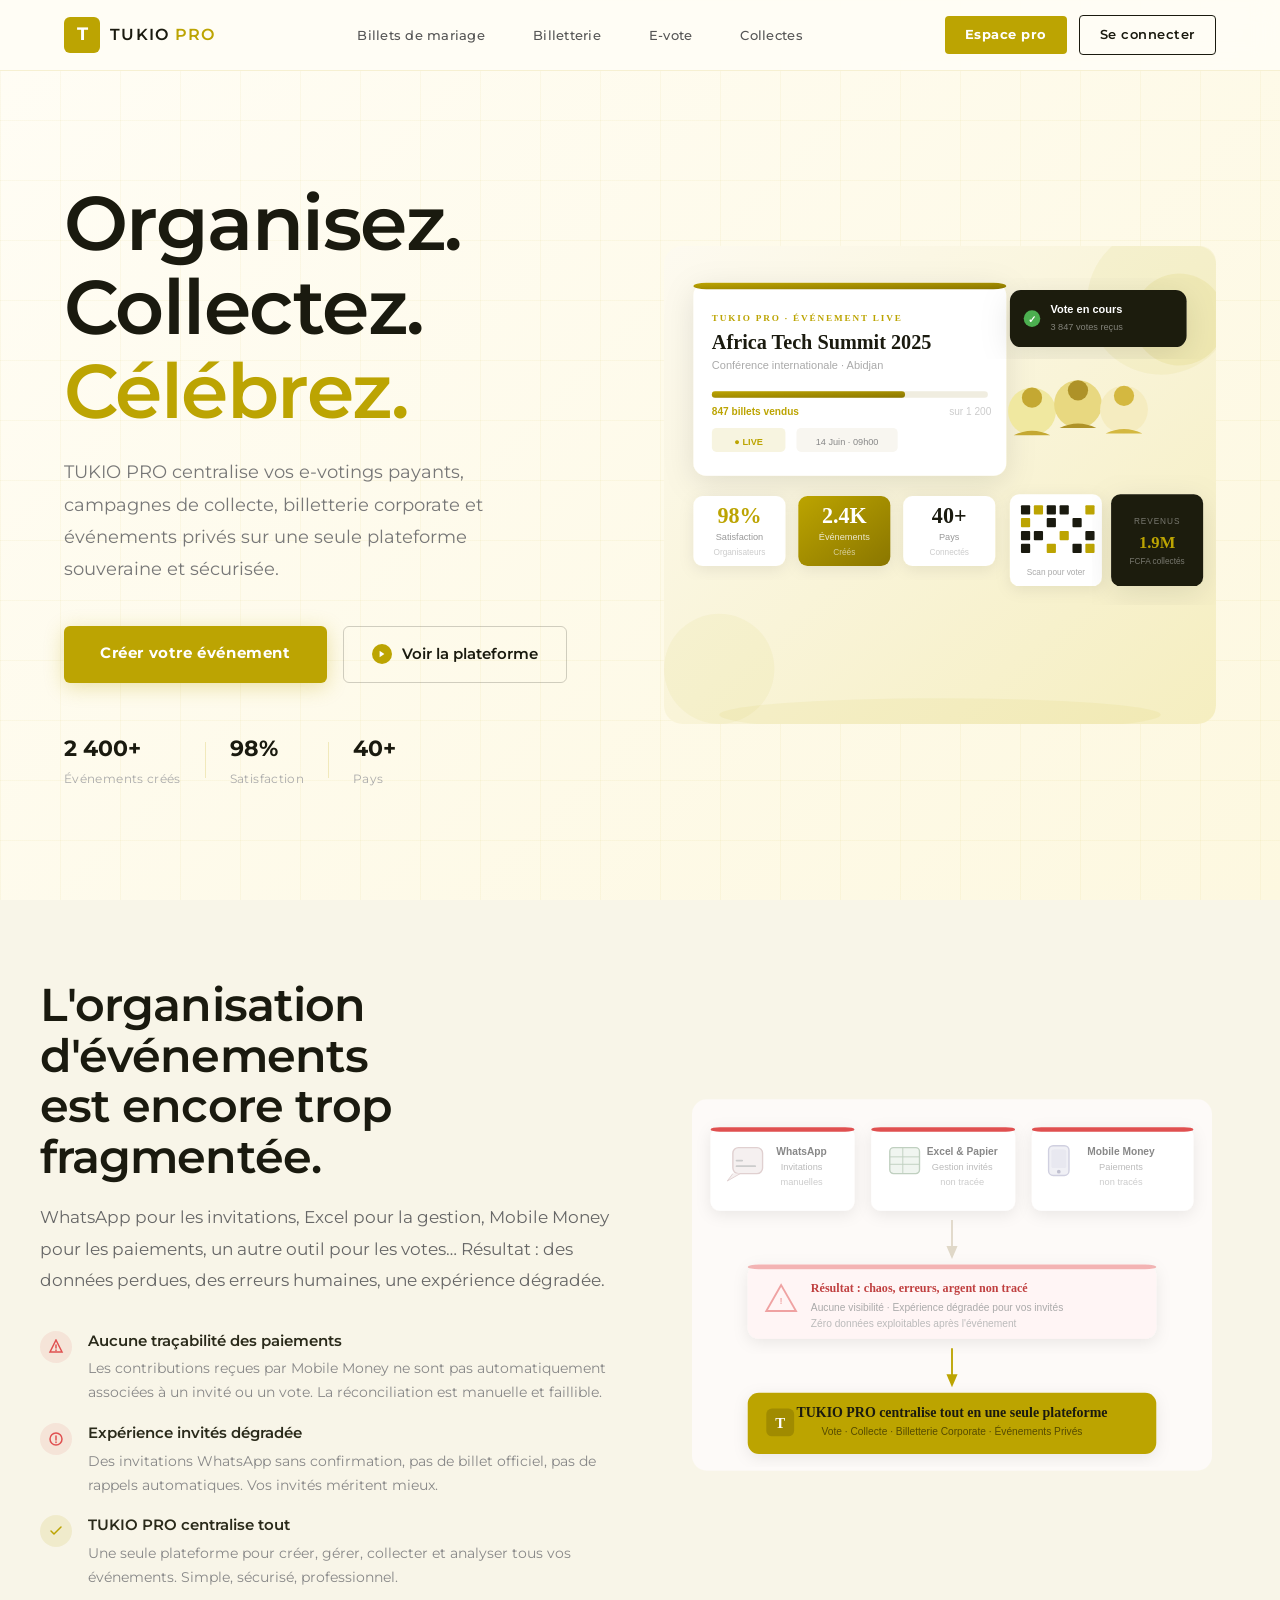
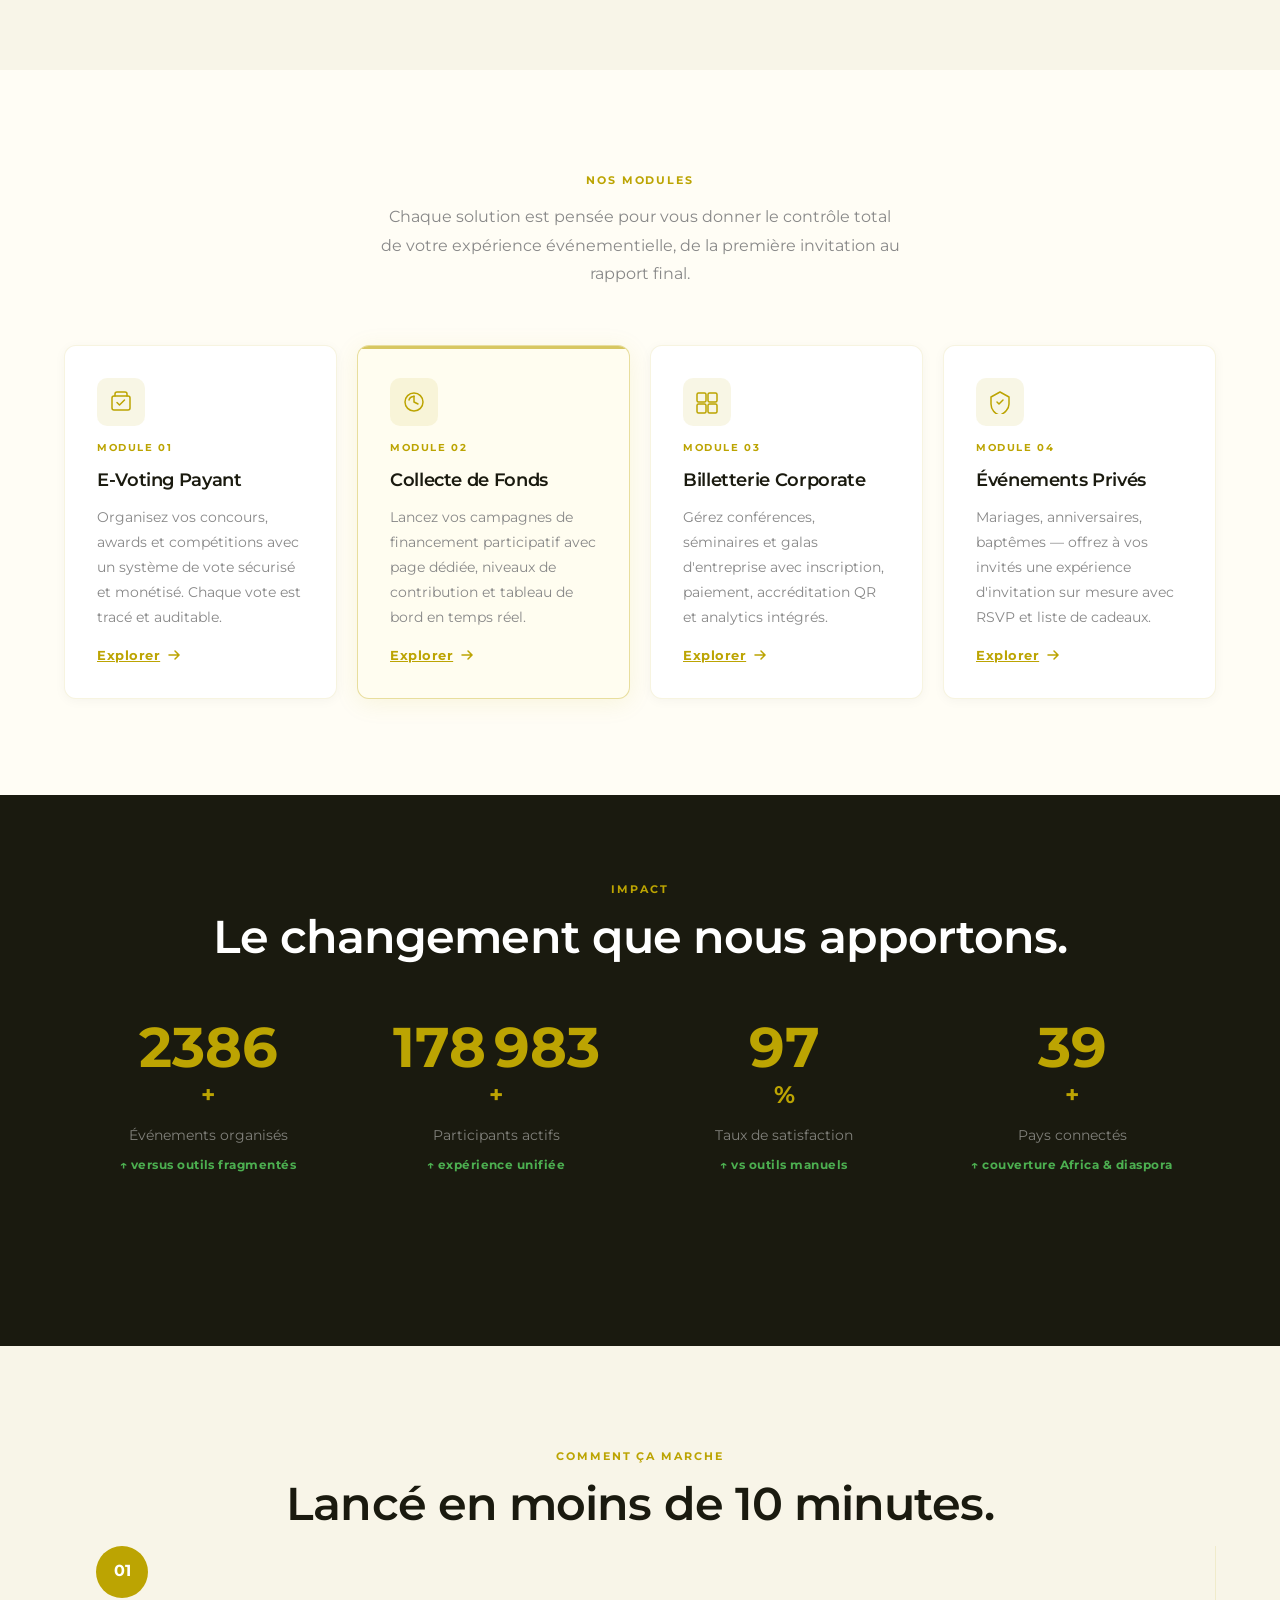
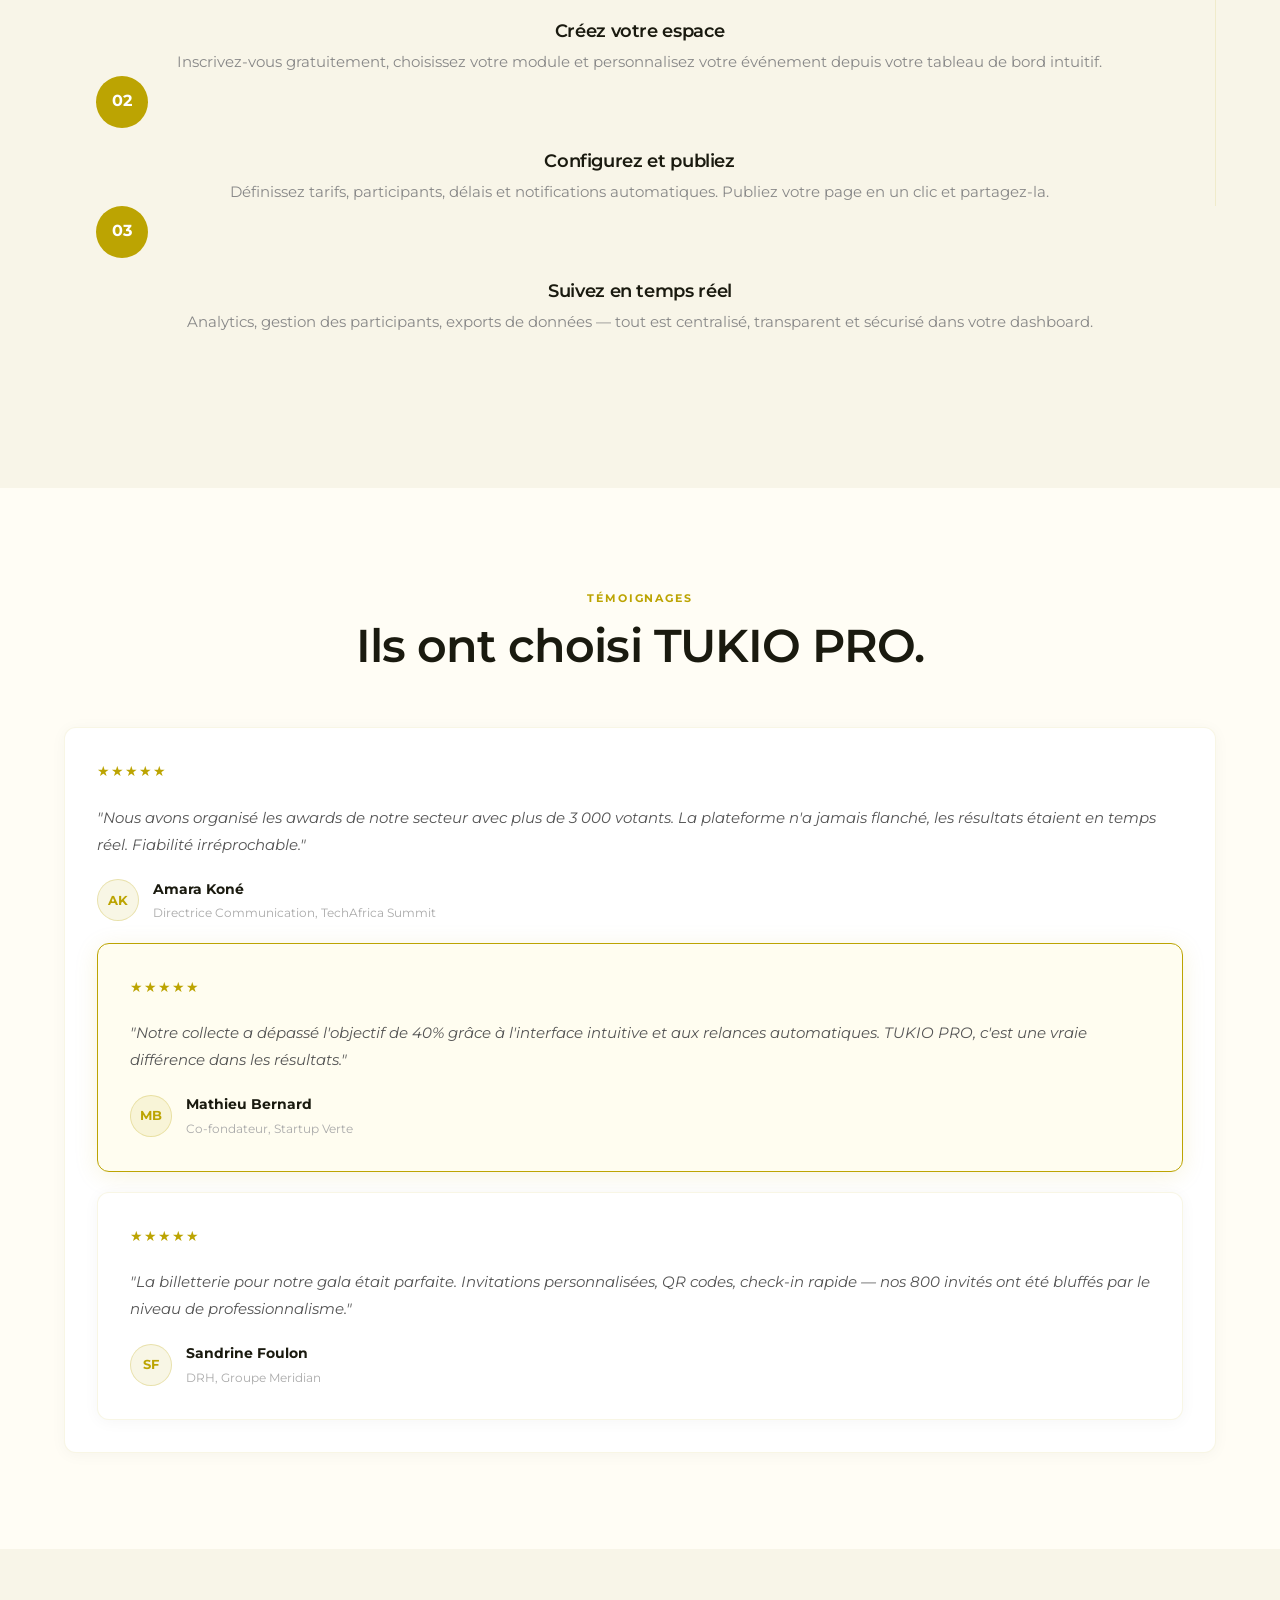
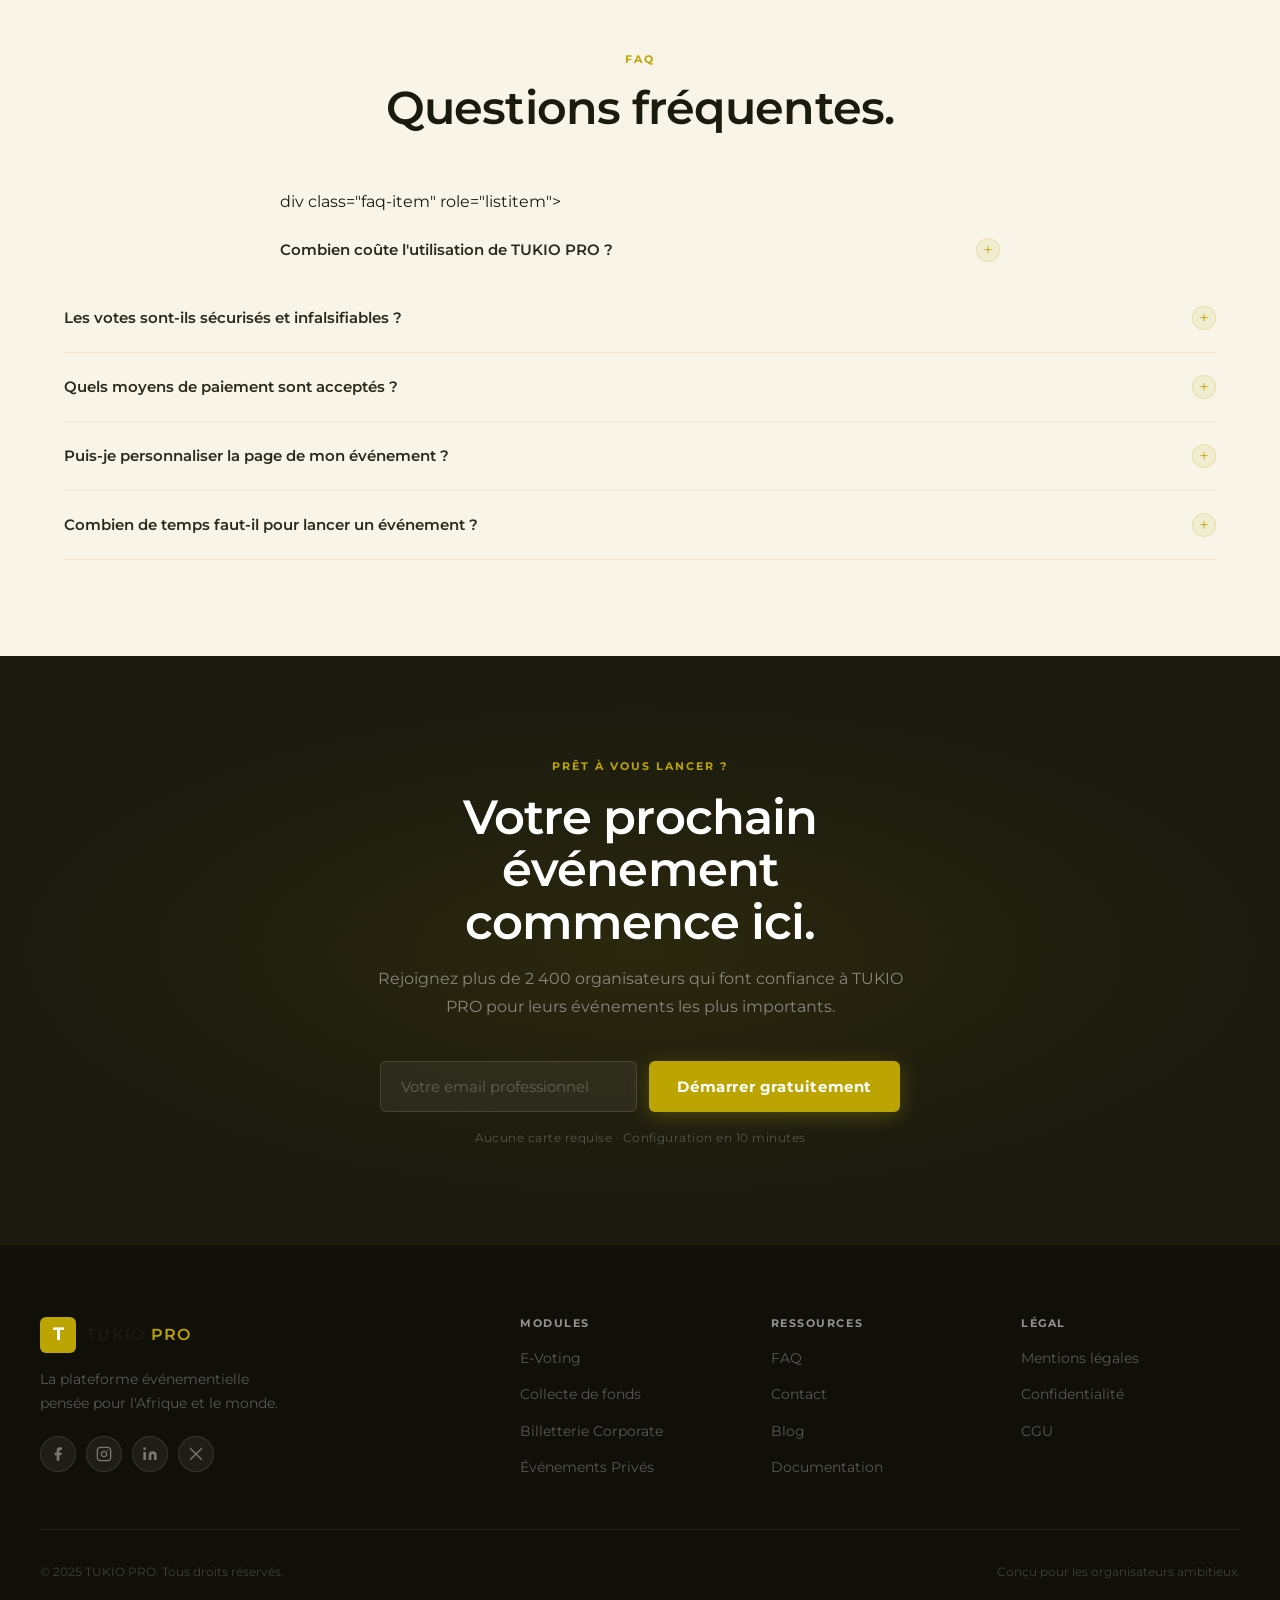
==== commit 95dfc9c4: "Les Politiques" ====
--- a/index.html
+++ b/index.html
@@ -21,7 +21,7 @@
     <nav class="nav-container" aria-label="Navigation principale">
 
       <!-- Logo -->
-      <a href="../home/index.html" class="nav-logo" aria-label="TUKIO PRO — Accueil">
+      <a href="../index.html" class="nav-logo" aria-label="TUKIO PRO — Accueil">
         <span class="logo-mark">T</span>
         <span class="logo-text">TUKIO <em>PRO</em></span>
       </a>
@@ -115,7 +115,6 @@
     <section class="constat-section" id="constat" aria-labelledby="constat-title">
       <div class="constat-inner">
         <div class="constat-header reveal">
-          <span class="section-eyebrow">Le Constat</span>
           <h2 class="section-title" id="constat-title" style="text-align:left; margin-bottom:1.25rem;">
             L'organisation d'événements<br>est encore trop fragmentée.
           </h2>
@@ -171,7 +170,6 @@
       <div class="section-container">
         <div class="section-header reveal">
           <span class="section-eyebrow">Nos modules</span>
-          <h2 class="section-title" id="services-title">Quatre modules.<br>Une seule plateforme.</h2>
           <p class="section-desc">Chaque solution est pensée pour vous donner le contrôle total de votre expérience événementielle, de la première invitation au rapport final.</p>
         </div>
 
@@ -259,8 +257,7 @@
         <div class="section-header reveal" style="margin-bottom:3rem;">
           <span class="section-eyebrow">Impact</span>
           <h2 class="section-title section-title--white" id="stats-title" style="color:white;">Le changement que nous apportons.</h2>
-          <p class="section-desc" style="color:rgba(255,255,255,0.4);">TUKIO PRO transforme la manière dont les événements sont organisés en Afrique et dans la diaspora.</p>
-        </div>
+          <iv>
         <div class="stats-grid" role="list">
           <div class="stat-card reveal" role="listitem">
             <span class="stat-number" data-target="2400">0</span><span class="stat-suffix">+</span>
@@ -292,8 +289,7 @@
         <div class="section-header reveal">
           <span class="section-eyebrow">Comment ça marche</span>
           <h2 class="section-title" id="how-title">Lancé en moins de 10 minutes.</h2>
-        </div>
-        <div class="steps-grid">
+        </dv class="steps-grid">
           <div class="step-item reveal">
             <div class="step-number-wrap" aria-hidden="true">
               <span class="step-number">01</span>
@@ -332,8 +328,7 @@
           <span class="section-eyebrow">Témoignages</span>
           <h2 class="section-title" id="testimonials-title">Ils ont choisi TUKIO PRO.</h2>
         </div>
-        <div class="testimonials-grid" role="list">
-
+        <di
           <blockquote class="testimonial-card reveal" role="listitem">
             <div class="testimonial-stars" aria-label="5 étoiles sur 5">★★★★★</div>
             <p class="testimonial-text">"Nous avons organisé les awards de notre secteur avec plus de 3 000 votants. La plateforme n'a jamais flanché, les résultats étaient en temps réel. Fiabilité irréprochable."</p>
@@ -382,8 +377,7 @@
           <h2 class="section-title" id="faq-title">Questions fréquentes.</h2>
         </div>
         <div class="faq-list" role="list">
-
-          <div class="faq-item" role="listitem">
+div class="faq-item" role="listitem">
             <button class="faq-question" aria-expanded="false" aria-controls="faq-1">
               Combien coûte l'utilisation de TUKIO PRO ?
               <span class="faq-icon" aria-hidden="true">+</span>
@@ -462,7 +456,7 @@
     <div class="footer-container">
 
       <div class="footer-brand">
-        <a href="../home/index.html" class="footer-logo" aria-label="TUKIO PRO — Retour à l'accueil">
+        <a href="#" class="footer-logo" aria-label="TUKIO PRO — Retour à l'accueil">
           <span class="logo-mark">T</span>
           <span class="logo-text">TUKIO <em>PRO</em></span>
         </a>
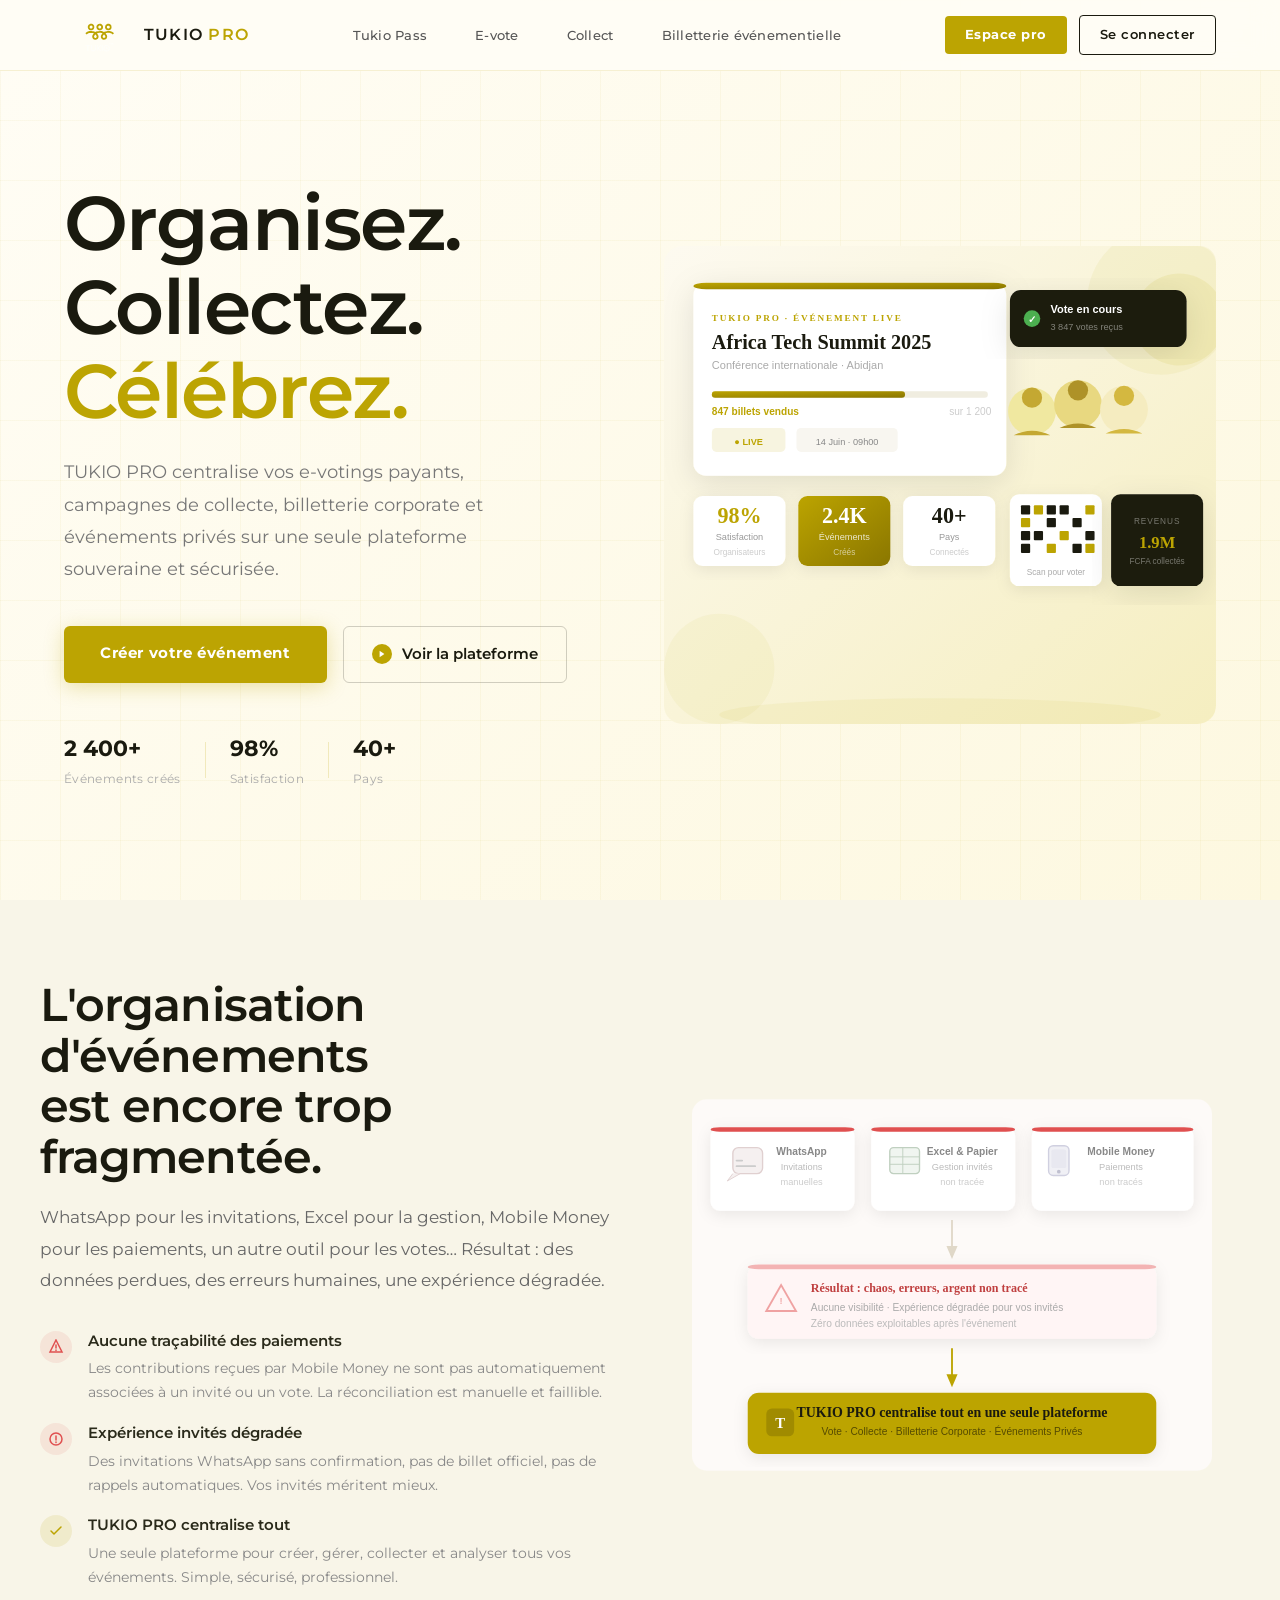
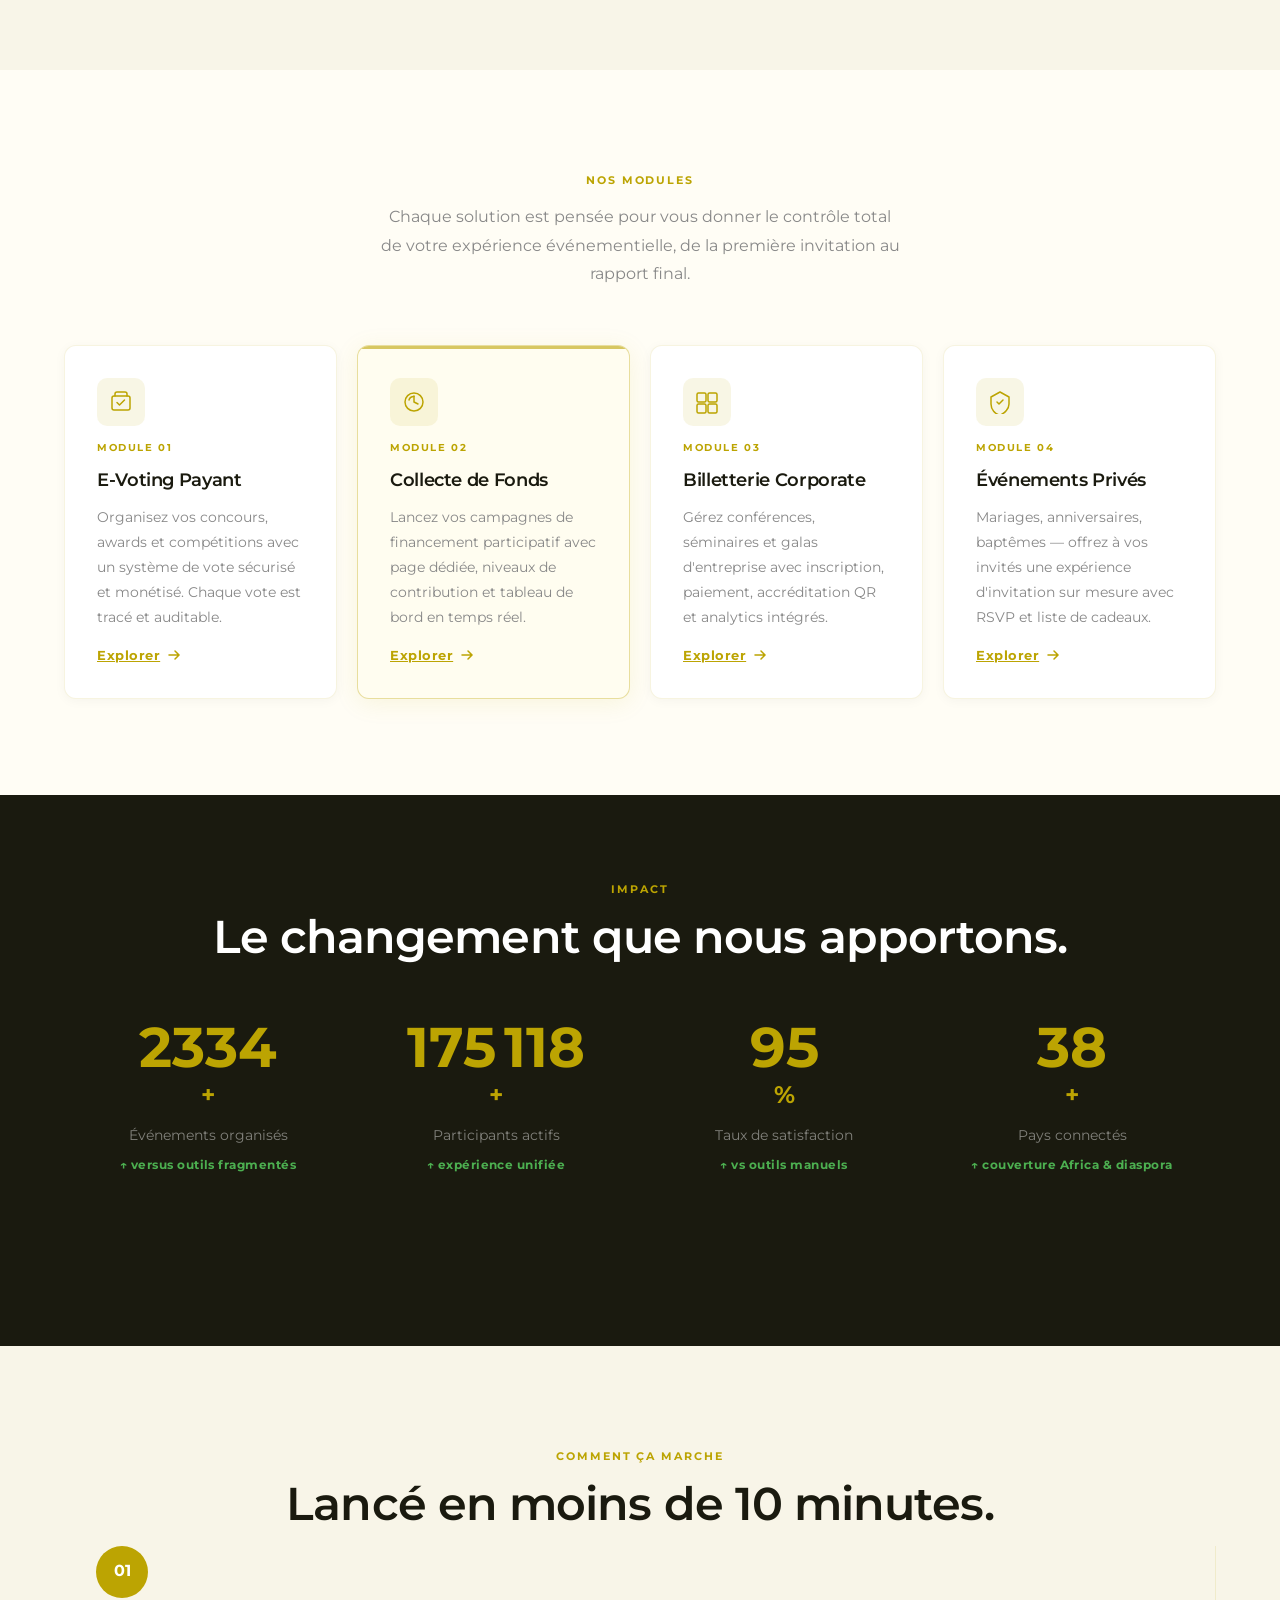
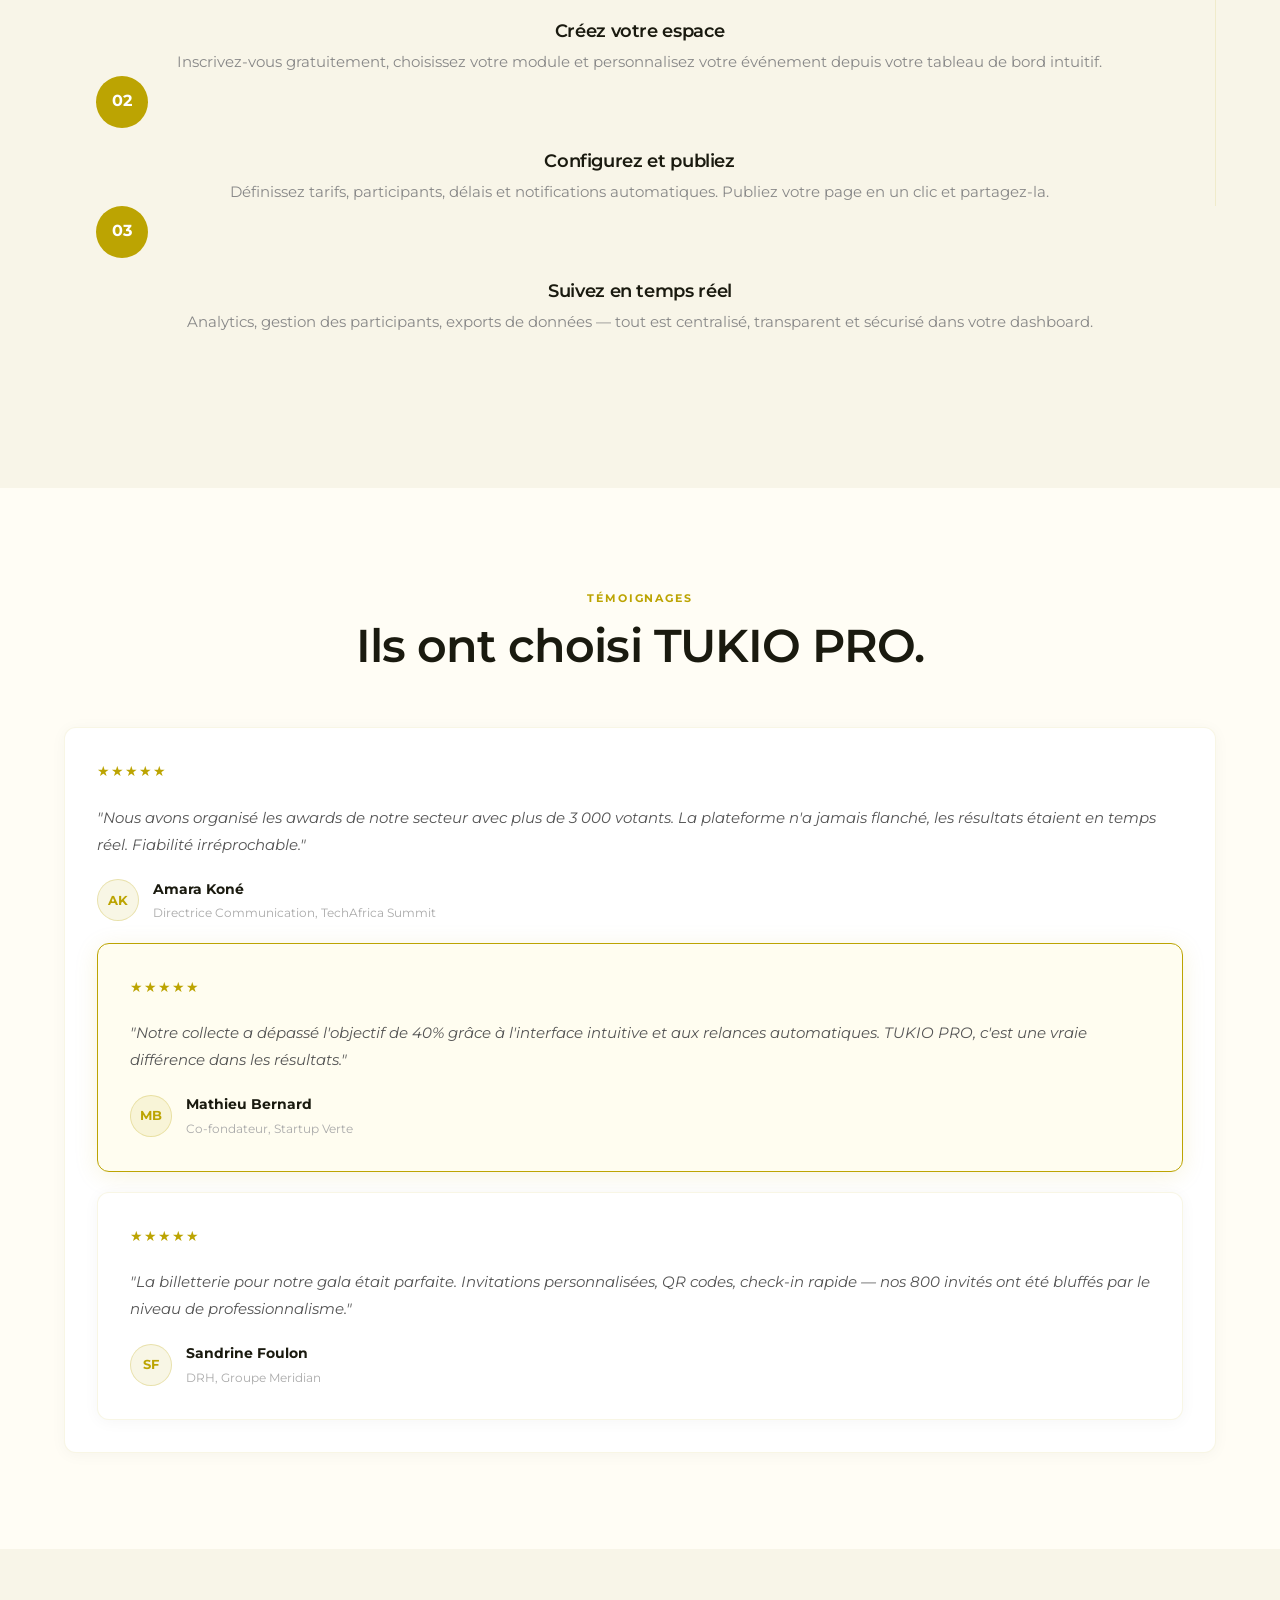
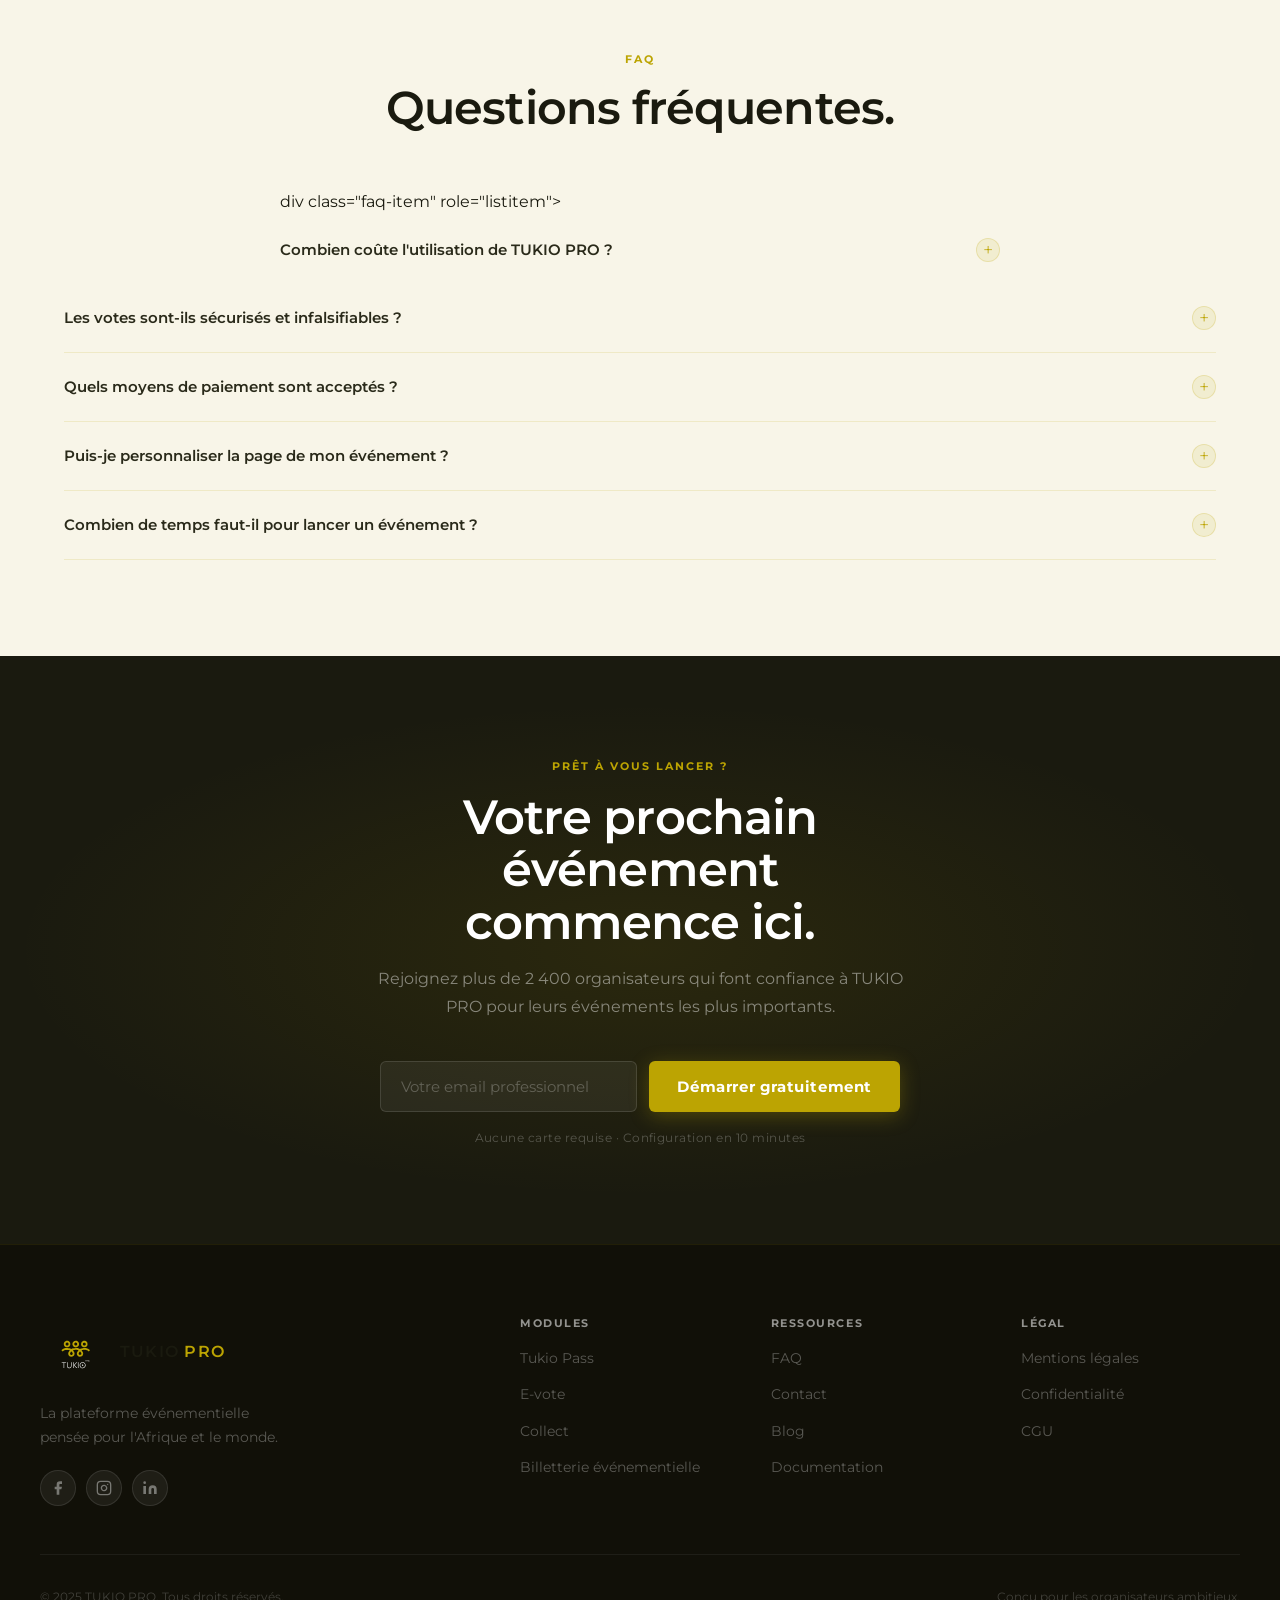
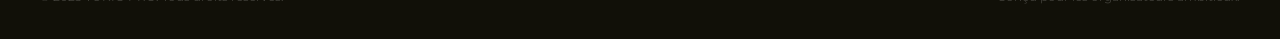
==== commit e9de2f50: "Go" ====
--- a/index.html
+++ b/index.html
@@ -1,19 +1,24 @@
 <!DOCTYPE html>
 <html lang="fr">
+
 <head>
   <meta charset="UTF-8">
   <meta name="viewport" content="width=device-width, initial-scale=1.0">
-  <meta name="description" content="TUKIO PRO — La plateforme digitale premium pour vos e-votings payants, collectes de fonds, billetterie corporate et événements privés. Organisez, collectez, célébrez.">
-  <meta name="keywords" content="e-voting, collecte de fonds, billetterie corporate, billetterie événement, concours, awards, plateforme événementielle Afrique">
+  <meta name="description"
+    content="TUKIO PRO — La plateforme digitale premium pour vos e-votings payants, collectes de fonds, billetterie corporate et événements privés. Organisez, collectez, célébrez.">
+  <meta name="keywords"
+    content="e-voting, collecte de fonds, billetterie corporate, billetterie événement, concours, awards, plateforme événementielle Afrique">
   <meta property="og:title" content="TUKIO PRO — Plateforme Événementielle Premium">
   <meta property="og:description" content="E-voting · Collecte · Billetterie Corporate · Événements Privés">
   <meta property="og:type" content="website">
   <title>TUKIO PRO — Plateforme Événementielle Premium</title>
   <link rel="preconnect" href="https://fonts.googleapis.com">
   <link rel="preconnect" href="https://fonts.gstatic.com" crossorigin>
-  <link href="https://fonts.googleapis.com/css2?family=Montserrat:wght@300;400;500;600;700&display=swap" rel="stylesheet">
+  <link href="https://fonts.googleapis.com/css2?family=Montserrat:wght@300;400;500;600;700&display=swap"
+    rel="stylesheet">
   <link rel="stylesheet" href="style.css">
 </head>
+
 <body>
 
   <!-- ===== NAVBAR ===== -->
@@ -21,17 +26,17 @@
     <nav class="nav-container" aria-label="Navigation principale">
 
       <!-- Logo -->
-      <a href="../index.html" class="nav-logo" aria-label="TUKIO PRO — Accueil">
-        <span class="logo-mark">T</span>
-        <span class="logo-text">TUKIO <em>PRO</em></span>
+      <a href="#" class="nav-logo" aria-label="TUKIO PRO — Accueil">
+        <img src="images/Logotukio.svg" alt="TUKIO PRO" class="logo-image" />
+        <span class="logo-text-alt">TUKIO <em>PRO</em></span>
       </a>
 
       <!-- Liens modules — centre -->
       <ul class="nav-links" role="list">
-        <li><a href="../e-voting/index.html" class="nav-link">Billets de mariage</a></li>
-        <li><a href="../corporate-ticketing/index.html" class="nav-link">Billetterie</a></li>
-        <li><a href="../e-voting/index.html" class="nav-link">E-vote</a></li>
-        <li><a href="../crowdfunding/index.html" class="nav-link">Collectes</a></li>
+        <li><a href="tukio-pass/index.html" class="nav-link">Tukio Pass</a></li>
+        <li><a href="e-voting/index.html" class="nav-link">E-vote</a></li>
+        <li><a href="crowdfunding/index.html" class="nav-link">Collect</a></li>
+        <li><a href="billetterie/index.html" class="nav-link">Billetterie événementielle</a></li>
       </ul>
 
       <!-- Actions — droite -->
@@ -49,10 +54,10 @@
     <!-- Menu mobile -->
     <div class="mobile-menu" id="mobile-menu" aria-hidden="true" role="dialog" aria-label="Menu mobile">
       <ul class="mobile-nav-links" role="list">
-        <li><a href="../e-voting/index.html" class="mobile-nav-link">Billets de mariage</a></li>
-        <li><a href="../corporate-ticketing/index.html" class="mobile-nav-link">Billetterie</a></li>
-        <li><a href="../e-voting/index.html" class="mobile-nav-link">E-vote</a></li>
-        <li><a href="../crowdfunding/index.html" class="mobile-nav-link">Collectes</a></li>
+        <li><a href="tukio-pass/index.html" class="mobile-nav-link">Tukio Pass</a></li>
+        <li><a href="e-voting/index.html" class="mobile-nav-link">E-vote</a></li>
+        <li><a href="crowdfunding/index.html" class="mobile-nav-link">Collect</a></li>
+        <li><a href="billetterie/index.html" class="mobile-nav-link">Billetterie événementielle</a></li>
       </ul>
       <div class="mobile-nav-actions">
         <a href="#contact" class="btn-nav-pro">Espace pro</a>
@@ -75,13 +80,16 @@
             Organisez. Collectez. <span class="hero-title-accent">Célébrez.</span>
           </h1>
           <p class="hero-subtitle">
-            TUKIO PRO centralise vos e-votings payants, campagnes de collecte, billetterie corporate et événements privés sur une seule plateforme souveraine et sécurisée.
+            TUKIO PRO centralise vos e-votings payants, campagnes de collecte, billetterie corporate et événements
+            privés sur une seule plateforme souveraine et sécurisée.
           </p>
           <div class="hero-actions">
             <a href="#contact" class="btn-hero-primary">Créer votre événement</a>
             <a href="#services" class="btn-hero-secondary">
               <span class="btn-play" aria-hidden="true">
-                <svg viewBox="0 0 8 10" aria-hidden="true"><path d="M1 1l6 4-6 4V1z"/></svg>
+                <svg viewBox="0 0 8 10" aria-hidden="true">
+                  <path d="M1 1l6 4-6 4V1z" />
+                </svg>
               </span>
               Voir la plateforme
             </a>
@@ -106,7 +114,8 @@
 
         <!-- Image droite -->
         <div class="hero-image">
-          <img src="../images/hero-event.svg" alt="Dashboard TUKIO PRO — événements, votes et collectes en temps réel" width="560" height="520" loading="eager">
+          <img src="../images/hero-event.svg" alt="Dashboard TUKIO PRO — événements, votes et collectes en temps réel"
+            width="560" height="520" loading="eager">
         </div>
       </div>
     </section>
@@ -119,48 +128,54 @@
             L'organisation d'événements<br>est encore trop fragmentée.
           </h2>
           <p class="constat-intro">
-            WhatsApp pour les invitations, Excel pour la gestion, Mobile Money pour les paiements, un autre outil pour les votes… Résultat : des données perdues, des erreurs humaines, une expérience dégradée.
+            WhatsApp pour les invitations, Excel pour la gestion, Mobile Money pour les paiements, un autre outil pour
+            les votes… Résultat : des données perdues, des erreurs humaines, une expérience dégradée.
           </p>
           <div class="constat-points">
             <div class="constat-point">
               <div class="constat-point-icon constat-point-icon--red">
                 <svg width="16" height="16" viewBox="0 0 16 16" fill="none">
-                  <path d="M8 1L14 13H2L8 1z" stroke="#E05050" stroke-width="1.5" fill="none"/>
-                  <path d="M8 6v3M8 11v.5" stroke="#E05050" stroke-width="1.5" stroke-linecap="round"/>
+                  <path d="M8 1L14 13H2L8 1z" stroke="#E05050" stroke-width="1.5" fill="none" />
+                  <path d="M8 6v3M8 11v.5" stroke="#E05050" stroke-width="1.5" stroke-linecap="round" />
                 </svg>
               </div>
               <div class="constat-point-text">
                 <strong>Aucune traçabilité des paiements</strong>
-                <p>Les contributions reçues par Mobile Money ne sont pas automatiquement associées à un invité ou un vote. La réconciliation est manuelle et faillible.</p>
+                <p>Les contributions reçues par Mobile Money ne sont pas automatiquement associées à un invité ou un
+                  vote. La réconciliation est manuelle et faillible.</p>
               </div>
             </div>
             <div class="constat-point">
               <div class="constat-point-icon constat-point-icon--red">
                 <svg width="16" height="16" viewBox="0 0 16 16" fill="none">
-                  <circle cx="8" cy="8" r="6" stroke="#E05050" stroke-width="1.5"/>
-                  <path d="M8 5v4M8 11v.5" stroke="#E05050" stroke-width="1.5" stroke-linecap="round"/>
+                  <circle cx="8" cy="8" r="6" stroke="#E05050" stroke-width="1.5" />
+                  <path d="M8 5v4M8 11v.5" stroke="#E05050" stroke-width="1.5" stroke-linecap="round" />
                 </svg>
               </div>
               <div class="constat-point-text">
                 <strong>Expérience invités dégradée</strong>
-                <p>Des invitations WhatsApp sans confirmation, pas de billet officiel, pas de rappels automatiques. Vos invités méritent mieux.</p>
+                <p>Des invitations WhatsApp sans confirmation, pas de billet officiel, pas de rappels automatiques. Vos
+                  invités méritent mieux.</p>
               </div>
             </div>
             <div class="constat-point">
               <div class="constat-point-icon constat-point-icon--gold">
                 <svg width="16" height="16" viewBox="0 0 16 16" fill="none">
-                  <path d="M3 8l3 3 7-7" stroke="#BCA402" stroke-width="1.5" stroke-linecap="round" stroke-linejoin="round"/>
+                  <path d="M3 8l3 3 7-7" stroke="#BCA402" stroke-width="1.5" stroke-linecap="round"
+                    stroke-linejoin="round" />
                 </svg>
               </div>
               <div class="constat-point-text">
                 <strong>TUKIO PRO centralise tout</strong>
-                <p>Une seule plateforme pour créer, gérer, collecter et analyser tous vos événements. Simple, sécurisé, professionnel.</p>
+                <p>Une seule plateforme pour créer, gérer, collecter et analyser tous vos événements. Simple, sécurisé,
+                  professionnel.</p>
               </div>
             </div>
           </div>
         </div>
         <div class="constat-image reveal">
-          <img src="../images/constat-illustration.svg" alt="Comparaison avant / après TUKIO PRO" width="520" height="400" loading="lazy">
+          <img src="../images/constat-illustration.svg" alt="Comparaison avant / après TUKIO PRO" width="520"
+            height="400" loading="lazy">
         </div>
       </div>
     </section>
@@ -170,7 +185,8 @@
       <div class="section-container">
         <div class="section-header reveal">
           <span class="section-eyebrow">Nos modules</span>
-          <p class="section-desc">Chaque solution est pensée pour vous donner le contrôle total de votre expérience événementielle, de la première invitation au rapport final.</p>
+          <p class="section-desc">Chaque solution est pensée pour vous donner le contrôle total de votre expérience
+            événementielle, de la première invitation au rapport final.</p>
         </div>
 
         <div class="services-grid">
@@ -178,72 +194,93 @@
           <!-- E-Voting -->
           <article class="service-card reveal" aria-labelledby="svc-evoting">
             <div class="service-icon">
-              <svg viewBox="0 0 24 24" fill="none" stroke="#BCA402" stroke-width="1.5" stroke-linecap="round" stroke-linejoin="round">
-                <rect x="3" y="6" width="18" height="14" rx="2"/>
-                <path d="M8 12.5l2.5 2.5 5-5"/>
-                <path d="M6 6V4a2 2 0 0 1 2-2h8a2 2 0 0 1 2 2v2"/>
+              <svg viewBox="0 0 24 24" fill="none" stroke="#BCA402" stroke-width="1.5" stroke-linecap="round"
+                stroke-linejoin="round">
+                <rect x="3" y="6" width="18" height="14" rx="2" />
+                <path d="M8 12.5l2.5 2.5 5-5" />
+                <path d="M6 6V4a2 2 0 0 1 2-2h8a2 2 0 0 1 2 2v2" />
               </svg>
             </div>
             <span class="service-tag">Module 01</span>
             <h3 class="service-title" id="svc-evoting">E-Voting Payant</h3>
-            <p class="service-desc">Organisez vos concours, awards et compétitions avec un système de vote sécurisé et monétisé. Chaque vote est tracé et auditable.</p>
+            <p class="service-desc">Organisez vos concours, awards et compétitions avec un système de vote sécurisé et
+              monétisé. Chaque vote est tracé et auditable.</p>
             <a href="../e-voting/index.html" class="service-link" aria-label="Explorer le module E-Voting">
               Explorer
-              <svg class="service-arrow" viewBox="0 0 16 16" fill="none" stroke="#BCA402" stroke-width="1.5" stroke-linecap="round"><path d="M3 8h10M9 4l4 4-4 4"/></svg>
+              <svg class="service-arrow" viewBox="0 0 16 16" fill="none" stroke="#BCA402" stroke-width="1.5"
+                stroke-linecap="round">
+                <path d="M3 8h10M9 4l4 4-4 4" />
+              </svg>
             </a>
           </article>
 
           <!-- Collecte -->
           <article class="service-card service-card--featured reveal" aria-labelledby="svc-collecte">
             <div class="service-icon">
-              <svg viewBox="0 0 24 24" fill="none" stroke="#BCA402" stroke-width="1.5" stroke-linecap="round" stroke-linejoin="round">
-                <circle cx="12" cy="12" r="9"/>
-                <path d="M12 6v6l4 2"/>
-                <path d="M7 10c.5-2 2.5-3.5 5-3.5"/>
+              <svg viewBox="0 0 24 24" fill="none" stroke="#BCA402" stroke-width="1.5" stroke-linecap="round"
+                stroke-linejoin="round">
+                <circle cx="12" cy="12" r="9" />
+                <path d="M12 6v6l4 2" />
+                <path d="M7 10c.5-2 2.5-3.5 5-3.5" />
               </svg>
             </div>
             <span class="service-tag">Module 02</span>
             <h3 class="service-title" id="svc-collecte">Collecte de Fonds</h3>
-            <p class="service-desc">Lancez vos campagnes de financement participatif avec page dédiée, niveaux de contribution et tableau de bord en temps réel.</p>
+            <p class="service-desc">Lancez vos campagnes de financement participatif avec page dédiée, niveaux de
+              contribution et tableau de bord en temps réel.</p>
             <a href="../crowdfunding/index.html" class="service-link" aria-label="Explorer le module Collecte">
               Explorer
-              <svg class="service-arrow" viewBox="0 0 16 16" fill="none" stroke="#BCA402" stroke-width="1.5" stroke-linecap="round"><path d="M3 8h10M9 4l4 4-4 4"/></svg>
+              <svg class="service-arrow" viewBox="0 0 16 16" fill="none" stroke="#BCA402" stroke-width="1.5"
+                stroke-linecap="round">
+                <path d="M3 8h10M9 4l4 4-4 4" />
+              </svg>
             </a>
           </article>
 
           <!-- Corporate -->
           <article class="service-card reveal" aria-labelledby="svc-corporate">
             <div class="service-icon">
-              <svg viewBox="0 0 24 24" fill="none" stroke="#BCA402" stroke-width="1.5" stroke-linecap="round" stroke-linejoin="round">
-                <rect x="2" y="3" width="9" height="9" rx="1.5"/>
-                <rect x="13" y="3" width="9" height="9" rx="1.5"/>
-                <rect x="2" y="14" width="9" height="9" rx="1.5"/>
-                <rect x="13" y="14" width="9" height="9" rx="1.5"/>
+              <svg viewBox="0 0 24 24" fill="none" stroke="#BCA402" stroke-width="1.5" stroke-linecap="round"
+                stroke-linejoin="round">
+                <rect x="2" y="3" width="9" height="9" rx="1.5" />
+                <rect x="13" y="3" width="9" height="9" rx="1.5" />
+                <rect x="2" y="14" width="9" height="9" rx="1.5" />
+                <rect x="13" y="14" width="9" height="9" rx="1.5" />
               </svg>
             </div>
             <span class="service-tag">Module 03</span>
             <h3 class="service-title" id="svc-corporate">Billetterie Corporate</h3>
-            <p class="service-desc">Gérez conférences, séminaires et galas d'entreprise avec inscription, paiement, accréditation QR et analytics intégrés.</p>
-            <a href="../corporate-ticketing/index.html" class="service-link" aria-label="Explorer la Billetterie Corporate">
+            <p class="service-desc">Gérez conférences, séminaires et galas d'entreprise avec inscription, paiement,
+              accréditation QR et analytics intégrés.</p>
+            <a href="../corporate-ticketing/index.html" class="service-link"
+              aria-label="Explorer la Billetterie Corporate">
               Explorer
-              <svg class="service-arrow" viewBox="0 0 16 16" fill="none" stroke="#BCA402" stroke-width="1.5" stroke-linecap="round"><path d="M3 8h10M9 4l4 4-4 4"/></svg>
+              <svg class="service-arrow" viewBox="0 0 16 16" fill="none" stroke="#BCA402" stroke-width="1.5"
+                stroke-linecap="round">
+                <path d="M3 8h10M9 4l4 4-4 4" />
+              </svg>
             </a>
           </article>
 
           <!-- Privé -->
           <article class="service-card reveal" aria-labelledby="svc-private">
             <div class="service-icon">
-              <svg viewBox="0 0 24 24" fill="none" stroke="#BCA402" stroke-width="1.5" stroke-linecap="round" stroke-linejoin="round">
-                <path d="M12 2L3 7v7c0 5.5 4 10 9 11.2C17 23 21 18.5 21 14V7L12 2z"/>
-                <path d="M9 12l2 2 4-4"/>
+              <svg viewBox="0 0 24 24" fill="none" stroke="#BCA402" stroke-width="1.5" stroke-linecap="round"
+                stroke-linejoin="round">
+                <path d="M12 2L3 7v7c0 5.5 4 10 9 11.2C17 23 21 18.5 21 14V7L12 2z" />
+                <path d="M9 12l2 2 4-4" />
               </svg>
             </div>
             <span class="service-tag">Module 04</span>
             <h3 class="service-title" id="svc-private">Événements Privés</h3>
-            <p class="service-desc">Mariages, anniversaires, baptêmes — offrez à vos invités une expérience d'invitation sur mesure avec RSVP et liste de cadeaux.</p>
+            <p class="service-desc">Mariages, anniversaires, baptêmes — offrez à vos invités une expérience d'invitation
+              sur mesure avec RSVP et liste de cadeaux.</p>
             <a href="../private-ticketing/index.html" class="service-link" aria-label="Explorer les Événements Privés">
               Explorer
-              <svg class="service-arrow" viewBox="0 0 16 16" fill="none" stroke="#BCA402" stroke-width="1.5" stroke-linecap="round"><path d="M3 8h10M9 4l4 4-4 4"/></svg>
+              <svg class="service-arrow" viewBox="0 0 16 16" fill="none" stroke="#BCA402" stroke-width="1.5"
+                stroke-linecap="round">
+                <path d="M3 8h10M9 4l4 4-4 4" />
+              </svg>
             </a>
           </article>
 
@@ -256,31 +293,32 @@
       <div class="section-container">
         <div class="section-header reveal" style="margin-bottom:3rem;">
           <span class="section-eyebrow">Impact</span>
-          <h2 class="section-title section-title--white" id="stats-title" style="color:white;">Le changement que nous apportons.</h2>
+          <h2 class="section-title section-title--white" id="stats-title" style="color:white;">Le changement que nous
+            apportons.</h2>
           <iv>
-        <div class="stats-grid" role="list">
-          <div class="stat-card reveal" role="listitem">
-            <span class="stat-number" data-target="2400">0</span><span class="stat-suffix">+</span>
-            <p class="stat-label">Événements organisés</p>
-            <span class="stat-change">↑ versus outils fragmentés</span>
-          </div>
-          <div class="stat-card reveal" role="listitem">
-            <span class="stat-number" data-target="180000">0</span><span class="stat-suffix">+</span>
-            <p class="stat-label">Participants actifs</p>
-            <span class="stat-change">↑ expérience unifiée</span>
-          </div>
-          <div class="stat-card reveal" role="listitem">
-            <span class="stat-number" data-target="98">0</span><span class="stat-suffix">%</span>
-            <p class="stat-label">Taux de satisfaction</p>
-            <span class="stat-change">↑ vs outils manuels</span>
-          </div>
-          <div class="stat-card reveal" role="listitem">
-            <span class="stat-number" data-target="40">0</span><span class="stat-suffix">+</span>
-            <p class="stat-label">Pays connectés</p>
-            <span class="stat-change">↑ couverture Africa &amp; diaspora</span>
-          </div>
-        </div>
-      </div>
+            <div class="stats-grid" role="list">
+              <div class="stat-card reveal" role="listitem">
+                <span class="stat-number" data-target="2400">0</span><span class="stat-suffix">+</span>
+                <p class="stat-label">Événements organisés</p>
+                <span class="stat-change">↑ versus outils fragmentés</span>
+              </div>
+              <div class="stat-card reveal" role="listitem">
+                <span class="stat-number" data-target="180000">0</span><span class="stat-suffix">+</span>
+                <p class="stat-label">Participants actifs</p>
+                <span class="stat-change">↑ expérience unifiée</span>
+              </div>
+              <div class="stat-card reveal" role="listitem">
+                <span class="stat-number" data-target="98">0</span><span class="stat-suffix">%</span>
+                <p class="stat-label">Taux de satisfaction</p>
+                <span class="stat-change">↑ vs outils manuels</span>
+              </div>
+              <div class="stat-card reveal" role="listitem">
+                <span class="stat-number" data-target="40">0</span><span class="stat-suffix">+</span>
+                <p class="stat-label">Pays connectés</p>
+                <span class="stat-change">↑ couverture Africa &amp; diaspora</span>
+              </div>
+            </div>
+        </div>
     </section>
 
     <!-- ===== HOW IT WORKS ===== -->
@@ -289,14 +327,15 @@
         <div class="section-header reveal">
           <span class="section-eyebrow">Comment ça marche</span>
           <h2 class="section-title" id="how-title">Lancé en moins de 10 minutes.</h2>
-        </dv class="steps-grid">
+          </dv class="steps-grid">
           <div class="step-item reveal">
             <div class="step-number-wrap" aria-hidden="true">
               <span class="step-number">01</span>
             </div>
             <div class="step-content">
               <h3 class="step-title">Créez votre espace</h3>
-              <p class="step-desc">Inscrivez-vous gratuitement, choisissez votre module et personnalisez votre événement depuis votre tableau de bord intuitif.</p>
+              <p class="step-desc">Inscrivez-vous gratuitement, choisissez votre module et personnalisez votre événement
+                depuis votre tableau de bord intuitif.</p>
             </div>
           </div>
           <div class="step-item reveal">
@@ -305,7 +344,8 @@
             </div>
             <div class="step-content">
               <h3 class="step-title">Configurez et publiez</h3>
-              <p class="step-desc">Définissez tarifs, participants, délais et notifications automatiques. Publiez votre page en un clic et partagez-la.</p>
+              <p class="step-desc">Définissez tarifs, participants, délais et notifications automatiques. Publiez votre
+                page en un clic et partagez-la.</p>
             </div>
           </div>
           <div class="step-item reveal">
@@ -314,7 +354,8 @@
             </div>
             <div class="step-content">
               <h3 class="step-title">Suivez en temps réel</h3>
-              <p class="step-desc">Analytics, gestion des participants, exports de données — tout est centralisé, transparent et sécurisé dans votre dashboard.</p>
+              <p class="step-desc">Analytics, gestion des participants, exports de données — tout est centralisé,
+                transparent et sécurisé dans votre dashboard.</p>
             </div>
           </div>
         </div>
@@ -328,22 +369,23 @@
           <span class="section-eyebrow">Témoignages</span>
           <h2 class="section-title" id="testimonials-title">Ils ont choisi TUKIO PRO.</h2>
         </div>
-        <di
-          <blockquote class="testimonial-card reveal" role="listitem">
-            <div class="testimonial-stars" aria-label="5 étoiles sur 5">★★★★★</div>
-            <p class="testimonial-text">"Nous avons organisé les awards de notre secteur avec plus de 3 000 votants. La plateforme n'a jamais flanché, les résultats étaient en temps réel. Fiabilité irréprochable."</p>
-            <footer class="testimonial-author">
-              <div class="author-avatar" aria-hidden="true">AK</div>
-              <div class="author-info">
-                <cite class="author-name">Amara Koné</cite>
-                <span class="author-role">Directrice Communication, TechAfrica Summit</span>
-              </div>
-            </footer>
+        <di <blockquote class="testimonial-card reveal" role="listitem">
+          <div class="testimonial-stars" aria-label="5 étoiles sur 5">★★★★★</div>
+          <p class="testimonial-text">"Nous avons organisé les awards de notre secteur avec plus de 3 000 votants. La
+            plateforme n'a jamais flanché, les résultats étaient en temps réel. Fiabilité irréprochable."</p>
+          <footer class="testimonial-author">
+            <div class="author-avatar" aria-hidden="true">AK</div>
+            <div class="author-info">
+              <cite class="author-name">Amara Koné</cite>
+              <span class="author-role">Directrice Communication, TechAfrica Summit</span>
+            </div>
+          </footer>
           </blockquote>
 
           <blockquote class="testimonial-card testimonial-card--featured reveal" role="listitem">
             <div class="testimonial-stars" aria-label="5 étoiles sur 5">★★★★★</div>
-            <p class="testimonial-text">"Notre collecte a dépassé l'objectif de 40% grâce à l'interface intuitive et aux relances automatiques. TUKIO PRO, c'est une vraie différence dans les résultats."</p>
+            <p class="testimonial-text">"Notre collecte a dépassé l'objectif de 40% grâce à l'interface intuitive et aux
+              relances automatiques. TUKIO PRO, c'est une vraie différence dans les résultats."</p>
             <footer class="testimonial-author">
               <div class="author-avatar" aria-hidden="true">MB</div>
               <div class="author-info">
@@ -355,7 +397,8 @@
 
           <blockquote class="testimonial-card reveal" role="listitem">
             <div class="testimonial-stars" aria-label="5 étoiles sur 5">★★★★★</div>
-            <p class="testimonial-text">"La billetterie pour notre gala était parfaite. Invitations personnalisées, QR codes, check-in rapide — nos 800 invités ont été bluffés par le niveau de professionnalisme."</p>
+            <p class="testimonial-text">"La billetterie pour notre gala était parfaite. Invitations personnalisées, QR
+              codes, check-in rapide — nos 800 invités ont été bluffés par le niveau de professionnalisme."</p>
             <footer class="testimonial-author">
               <div class="author-avatar" aria-hidden="true">SF</div>
               <div class="author-info">
@@ -365,7 +408,7 @@
             </footer>
           </blockquote>
 
-        </div>
+      </div>
       </div>
     </section>
 
@@ -377,57 +420,63 @@
           <h2 class="section-title" id="faq-title">Questions fréquentes.</h2>
         </div>
         <div class="faq-list" role="list">
-div class="faq-item" role="listitem">
-            <button class="faq-question" aria-expanded="false" aria-controls="faq-1">
-              Combien coûte l'utilisation de TUKIO PRO ?
-              <span class="faq-icon" aria-hidden="true">+</span>
-            </button>
-            <div class="faq-answer" id="faq-1" hidden>
-              <p>TUKIO PRO fonctionne sur un modèle à la performance : vous ne payez qu'en cas de succès de votre événement. Aucun frais d'abonnement mensuel. Contactez-nous pour un devis personnalisé selon votre volume et votre type d'événement.</p>
-            </div>
-          </div>
-
-          <div class="faq-item" role="listitem">
-            <button class="faq-question" aria-expanded="false" aria-controls="faq-2">
-              Les votes sont-ils sécurisés et infalsifiables ?
-              <span class="faq-icon" aria-hidden="true">+</span>
-            </button>
-            <div class="faq-answer" id="faq-2" hidden>
-              <p>Oui. Chaque vote est lié à une transaction de paiement unique et vérifiable. Notre système empêche toute duplication ou manipulation. Vous recevez un rapport d'audit complet à la clôture de votre concours.</p>
-            </div>
-          </div>
-
-          <div class="faq-item" role="listitem">
-            <button class="faq-question" aria-expanded="false" aria-controls="faq-3">
-              Quels moyens de paiement sont acceptés ?
-              <span class="faq-icon" aria-hidden="true">+</span>
-            </button>
-            <div class="faq-answer" id="faq-3" hidden>
-              <p>Nous acceptons les cartes bancaires (Visa, Mastercard), Mobile Money (Orange Money, MTN MoMo, Wave) et les virements pour les comptes entreprise. Notre intégration couvre plus de 40 pays.</p>
-            </div>
-          </div>
-
-          <div class="faq-item" role="listitem">
-            <button class="faq-question" aria-expanded="false" aria-controls="faq-4">
-              Puis-je personnaliser la page de mon événement ?
-              <span class="faq-icon" aria-hidden="true">+</span>
-            </button>
-            <div class="faq-answer" id="faq-4" hidden>
-              <p>Absolument. Chaque page événement est entièrement personnalisable : logo, couleurs, textes, visuels, URL personnalisée. Votre marque reste au premier plan, TUKIO PRO s'efface discrètement.</p>
-            </div>
-          </div>
-
-          <div class="faq-item" role="listitem">
-            <button class="faq-question" aria-expanded="false" aria-controls="faq-5">
-              Combien de temps faut-il pour lancer un événement ?
-              <span class="faq-icon" aria-hidden="true">+</span>
-            </button>
-            <div class="faq-answer" id="faq-5" hidden>
-              <p>Moins de 10 minutes pour un événement standard. Notre assistant de configuration vous guide étape par étape. Pour les grands événements corporate, notre équipe vous accompagne de A à Z.</p>
-            </div>
-          </div>
-
-        </div>
+          div class="faq-item" role="listitem">
+          <button class="faq-question" aria-expanded="false" aria-controls="faq-1">
+            Combien coûte l'utilisation de TUKIO PRO ?
+            <span class="faq-icon" aria-hidden="true">+</span>
+          </button>
+          <div class="faq-answer" id="faq-1" hidden>
+            <p>TUKIO PRO fonctionne sur un modèle à la performance : vous ne payez qu'en cas de succès de votre
+              événement. Aucun frais d'abonnement mensuel. Contactez-nous pour un devis personnalisé selon votre volume
+              et votre type d'événement.</p>
+          </div>
+        </div>
+
+        <div class="faq-item" role="listitem">
+          <button class="faq-question" aria-expanded="false" aria-controls="faq-2">
+            Les votes sont-ils sécurisés et infalsifiables ?
+            <span class="faq-icon" aria-hidden="true">+</span>
+          </button>
+          <div class="faq-answer" id="faq-2" hidden>
+            <p>Oui. Chaque vote est lié à une transaction de paiement unique et vérifiable. Notre système empêche toute
+              duplication ou manipulation. Vous recevez un rapport d'audit complet à la clôture de votre concours.</p>
+          </div>
+        </div>
+
+        <div class="faq-item" role="listitem">
+          <button class="faq-question" aria-expanded="false" aria-controls="faq-3">
+            Quels moyens de paiement sont acceptés ?
+            <span class="faq-icon" aria-hidden="true">+</span>
+          </button>
+          <div class="faq-answer" id="faq-3" hidden>
+            <p>Nous acceptons les cartes bancaires (Visa, Mastercard), Mobile Money (Orange Money, MTN MoMo, Wave) et
+              les virements pour les comptes entreprise. Notre intégration couvre plus de 40 pays.</p>
+          </div>
+        </div>
+
+        <div class="faq-item" role="listitem">
+          <button class="faq-question" aria-expanded="false" aria-controls="faq-4">
+            Puis-je personnaliser la page de mon événement ?
+            <span class="faq-icon" aria-hidden="true">+</span>
+          </button>
+          <div class="faq-answer" id="faq-4" hidden>
+            <p>Absolument. Chaque page événement est entièrement personnalisable : logo, couleurs, textes, visuels, URL
+              personnalisée. Votre marque reste au premier plan, TUKIO PRO s'efface discrètement.</p>
+          </div>
+        </div>
+
+        <div class="faq-item" role="listitem">
+          <button class="faq-question" aria-expanded="false" aria-controls="faq-5">
+            Combien de temps faut-il pour lancer un événement ?
+            <span class="faq-icon" aria-hidden="true">+</span>
+          </button>
+          <div class="faq-answer" id="faq-5" hidden>
+            <p>Moins de 10 minutes pour un événement standard. Notre assistant de configuration vous guide étape par
+              étape. Pour les grands événements corporate, notre équipe vous accompagne de A à Z.</p>
+          </div>
+        </div>
+
+      </div>
       </div>
     </section>
 
@@ -438,10 +487,12 @@
         <div class="cta-content">
           <span class="cta-eyebrow">Prêt à vous lancer ?</span>
           <h2 class="cta-title" id="cta-title">Votre prochain événement<br>commence ici.</h2>
-          <p class="cta-desc">Rejoignez plus de 2 400 organisateurs qui font confiance à TUKIO PRO pour leurs événements les plus importants.</p>
+          <p class="cta-desc">Rejoignez plus de 2 400 organisateurs qui font confiance à TUKIO PRO pour leurs événements
+            les plus importants.</p>
           <div class="cta-form" role="form" aria-label="Formulaire de démarrage">
             <label for="cta-email" class="sr-only">Votre adresse email professionnelle</label>
-            <input type="email" id="cta-email" name="email" placeholder="Votre email professionnel" class="cta-input" autocomplete="email" aria-required="true">
+            <input type="email" id="cta-email" name="email" placeholder="Votre email professionnel" class="cta-input"
+              autocomplete="email" aria-required="true">
             <button type="submit" class="cta-submit" aria-label="Démarrer gratuitement">Démarrer gratuitement</button>
           </div>
           <p class="cta-note">Aucune carte requise · Configuration en 10 minutes</p>
@@ -457,23 +508,32 @@
 
       <div class="footer-brand">
         <a href="#" class="footer-logo" aria-label="TUKIO PRO — Retour à l'accueil">
-          <span class="logo-mark">T</span>
-          <span class="logo-text">TUKIO <em>PRO</em></span>
+          <img src="images/Logotukio.svg" alt="TUKIO PRO" class="logo-image" />
+          <span class="logo-text-alt">TUKIO <em>PRO</em></span>
         </a>
         <p class="footer-tagline">La plateforme événementielle<br>pensée pour l'Afrique et le monde.</p>
         <!-- Réseaux sociaux -->
         <div class="footer-socials" aria-label="Nos réseaux sociaux">
           <a href="#" class="social-link" aria-label="TUKIO PRO sur Facebook">
-            <svg viewBox="0 0 24 24" aria-hidden="true"><path d="M18 2h-3a5 5 0 0 0-5 5v3H7v4h3v8h4v-8h3l1-4h-4V7a1 1 0 0 1 1-1h3z"/></svg>
+            <svg viewBox="0 0 24 24" aria-hidden="true">
+              <path d="M18 2h-3a5 5 0 0 0-5 5v3H7v4h3v8h4v-8h3l1-4h-4V7a1 1 0 0 1 1-1h3z" />
+            </svg>
           </a>
           <a href="#" class="social-link" aria-label="TUKIO PRO sur Instagram">
-            <svg viewBox="0 0 24 24" aria-hidden="true"><rect x="2" y="2" width="20" height="20" rx="5" ry="5" fill="none" stroke="currentColor" stroke-width="2" style="stroke:rgba(255,255,255,0.4)"/><path d="M16 11.37A4 4 0 1 1 12.63 8 4 4 0 0 1 16 11.37z" fill="none" stroke="currentColor" stroke-width="2" style="stroke:rgba(255,255,255,0.4)"/><line x1="17.5" y1="6.5" x2="17.51" y2="6.5" stroke="currentColor" stroke-width="2" stroke-linecap="round" style="stroke:rgba(255,255,255,0.4)"/></svg>
+            <svg viewBox="0 0 24 24" aria-hidden="true">
+              <rect x="2" y="2" width="20" height="20" rx="5" ry="5" fill="none" stroke="currentColor" stroke-width="2"
+                style="stroke:rgba(255,255,255,0.4)" />
+              <path d="M16 11.37A4 4 0 1 1 12.63 8 4 4 0 0 1 16 11.37z" fill="none" stroke="currentColor"
+                stroke-width="2" style="stroke:rgba(255,255,255,0.4)" />
+              <line x1="17.5" y1="6.5" x2="17.51" y2="6.5" stroke="currentColor" stroke-width="2" stroke-linecap="round"
+                style="stroke:rgba(255,255,255,0.4)" />
+            </svg>
           </a>
           <a href="#" class="social-link" aria-label="TUKIO PRO sur LinkedIn">
-            <svg viewBox="0 0 24 24" aria-hidden="true"><path d="M16 8a6 6 0 0 1 6 6v7h-4v-7a2 2 0 0 0-2-2 2 2 0 0 0-2 2v7h-4v-7a6 6 0 0 1 6-6zM2 9h4v12H2z"/><circle cx="4" cy="4" r="2"/></svg>
-          </a>
-          <a href="#" class="social-link" aria-label="TUKIO PRO sur Twitter / X">
-            <svg viewBox="0 0 24 24" aria-hidden="true"><path d="M4 4l16 16M20 4L4 20" fill="none" stroke="currentColor" stroke-width="2" stroke-linecap="round" style="stroke:rgba(255,255,255,0.4)"/></svg>
+            <svg viewBox="0 0 24 24" aria-hidden="true">
+              <path d="M16 8a6 6 0 0 1 6 6v7h-4v-7a2 2 0 0 0-2-2 2 2 0 0 0-2 2v7h-4v-7a6 6 0 0 1 6-6zM2 9h4v12H2z" />
+              <circle cx="4" cy="4" r="2" />
+            </svg>
           </a>
         </div>
       </div>
@@ -482,10 +542,10 @@
         <div class="footer-col">
           <h3 class="footer-col-title">Modules</h3>
           <ul role="list">
-            <li><a href="../e-voting/index.html" class="footer-link">E-Voting</a></li>
-            <li><a href="../crowdfunding/index.html" class="footer-link">Collecte de fonds</a></li>
-            <li><a href="../corporate-ticketing/index.html" class="footer-link">Billetterie Corporate</a></li>
-            <li><a href="../private-ticketing/index.html" class="footer-link">Événements Privés</a></li>
+            <li><a href="tukio-pass/index.html" class="footer-link">Tukio Pass</a></li>
+            <li><a href="e-voting/index.html" class="footer-link">E-vote</a></li>
+            <li><a href="crowdfunding/index.html" class="footer-link">Collect</a></li>
+            <li><a href="billetterie/index.html" class="footer-link">Billetterie événementielle</a></li>
           </ul>
         </div>
         <div class="footer-col">
@@ -516,4 +576,5 @@
 
   <script src="script.js"></script>
 </body>
-</html>
+
+</html>
--- a/style.css
+++ b/style.css
@@ -10,11 +10,13 @@
   margin: 0;
   padding: 0;
 }
+
 html {
   font-size: 16px;
   scroll-behavior: smooth;
   -webkit-text-size-adjust: 100%;
 }
+
 body {
   font-family: "Montserrat", sans-serif;
   background: #fffdf5;
@@ -22,6 +24,7 @@
   line-height: 1.65;
   overflow-x: hidden;
 }
+
 .sr-only {
   position: absolute;
   width: 1px;
@@ -33,17 +36,20 @@
   white-space: nowrap;
   border: 0;
 }
+
 :focus-visible {
   outline: 2px solid #bca402;
   outline-offset: 3px;
   border-radius: 2px;
 }
+
 @font-face {
   font-family: "Posterama";
   src: local("Posterama 1913 SemiBold"), local("Posterama1913-SemiBold");
   font-weight: 600;
   font-display: swap;
 }
+
 h1,
 h2,
 h3,
@@ -67,9 +73,11 @@
   border-bottom: 1px solid rgba(188, 164, 2, 0.14);
   transition: box-shadow 0.3s;
 }
+
 .navbar.scrolled {
   box-shadow: 0 2px 24px rgba(0, 0, 0, 0.07);
 }
+
 .nav-container {
   max-width: 1200px;
   margin: 0 auto;
@@ -80,6 +88,7 @@
   justify-content: space-between;
   gap: 1rem;
 }
+
 .nav-logo {
   display: flex;
   align-items: center;
@@ -87,6 +96,39 @@
   text-decoration: none;
   flex-shrink: 0;
 }
+
+.logo-image {
+  max-height: 70px;
+  width: auto;
+  height: auto;
+  object-fit: contain;
+}
+
+.logo-text-alt {
+  font-family: "Posterama", "Montserrat", sans-serif;
+  font-weight: 600;
+  font-size: 1rem;
+  color: #1a1a0f;
+  letter-spacing: 0.08em;
+  text-transform: uppercase;
+  display: none;
+}
+
+@media (min-width: 768px) {
+  .nav-logo .logo-text-alt {
+    display: inline;
+  }
+}
+
+.footer-logo .logo-text-alt {
+  display: inline;
+}
+
+.logo-text-alt em {
+  font-style: normal;
+  color: #bca402;
+}
+
 .logo-mark {
   width: 36px;
   height: 36px;
@@ -101,6 +143,7 @@
   border-radius: 6px;
   flex-shrink: 0;
 }
+
 .logo-text {
   font-family: "Posterama", "Montserrat", sans-serif;
   font-weight: 600;
@@ -109,10 +152,12 @@
   letter-spacing: 0.08em;
   text-transform: uppercase;
 }
+
 .logo-text em {
   font-style: normal;
   color: #bca402;
 }
+
 .nav-links {
   display: none;
   list-style: none;
@@ -121,12 +166,14 @@
   flex: 1;
   justify-content: center;
 }
+
 .nav-sep {
   color: rgba(188, 164, 2, 0.35);
   font-size: 0.75rem;
   padding: 0 0.25rem;
   user-select: none;
 }
+
 .nav-link {
   font-size: 0.8125rem;
   font-weight: 500;
@@ -140,20 +187,24 @@
     background 0.2s;
   white-space: nowrap;
 }
+
 .nav-link:hover {
   color: #1a1a0f;
   background: rgba(188, 164, 2, 0.08);
 }
+
 .nav-link.active {
   color: #bca402;
   font-weight: 600;
 }
+
 .nav-actions {
   display: flex;
   align-items: center;
   gap: 0.75rem;
   flex-shrink: 0;
 }
+
 .btn-nav-pro {
   display: inline-block;
   padding: 0.5rem 1.25rem;
@@ -170,10 +221,12 @@
     transform 0.15s;
   white-space: nowrap;
 }
+
 .btn-nav-pro:hover {
   background: #a89200;
   transform: translateY(-1px);
 }
+
 .btn-nav-login {
   display: inline-block;
   padding: 0.5rem 1.25rem;
@@ -191,10 +244,12 @@
     color 0.2s;
   white-space: nowrap;
 }
+
 .btn-nav-login:hover {
   border-color: #bca402;
   color: #bca402;
 }
+
 .hamburger {
   display: flex;
   flex-direction: column;
@@ -205,6 +260,7 @@
   padding: 8px;
   border-radius: 4px;
 }
+
 .hamburger-line {
   width: 22px;
   height: 1.5px;
@@ -214,16 +270,20 @@
     opacity 0.2s;
   transform-origin: center;
 }
+
 .hamburger.open .hamburger-line:nth-child(1) {
   transform: translateY(6.5px) rotate(45deg);
 }
+
 .hamburger.open .hamburger-line:nth-child(2) {
   opacity: 0;
   transform: scaleX(0);
 }
+
 .hamburger.open .hamburger-line:nth-child(3) {
   transform: translateY(-6.5px) rotate(-45deg);
 }
+
 .mobile-menu {
   position: fixed;
   top: 70px;
@@ -240,17 +300,20 @@
     opacity 0.25s;
   z-index: 99;
 }
+
 .mobile-menu.open {
   transform: translateY(0);
   opacity: 1;
   pointer-events: auto;
 }
+
 .mobile-nav-links {
   list-style: none;
   display: flex;
   flex-direction: column;
   gap: 0;
 }
+
 .mobile-nav-link {
   display: block;
   font-size: 0.9375rem;
@@ -261,10 +324,12 @@
   border-bottom: 1px solid rgba(188, 164, 2, 0.1);
   transition: color 0.2s;
 }
+
 .mobile-nav-link:hover,
 .mobile-nav-link.active {
   color: #bca402;
 }
+
 .mobile-nav-actions {
   display: flex;
   gap: 0.75rem;
@@ -281,11 +346,13 @@
   padding-top: 70px;
   overflow: hidden;
 }
+
 .hero-bg {
   position: absolute;
   inset: 0;
   background: linear-gradient(135deg, #fffdf5 0%, #fdf8e0 100%);
 }
+
 .hero-grid-lines {
   position: absolute;
   inset: 0;
@@ -294,6 +361,7 @@
     linear-gradient(90deg, rgba(188, 164, 2, 0.05) 1px, transparent 1px);
   background-size: 60px 60px;
 }
+
 .hero-container {
   position: relative;
   z-index: 1;
@@ -306,11 +374,13 @@
   gap: 3rem;
   align-items: center;
 }
+
 .hero-content {
   display: flex;
   flex-direction: column;
   gap: 0;
 }
+
 .hero-badge {
   display: inline-flex;
   align-items: center;
@@ -328,6 +398,7 @@
   animation: fadeInUp 0.6s ease both;
   width: fit-content;
 }
+
 .badge-dot {
   width: 6px;
   height: 6px;
@@ -335,15 +406,18 @@
   border-radius: 50%;
   animation: pulse 2s ease infinite;
 }
+
 .hero-title {
   font-size: clamp(2.5rem, 6vw, 4.75rem);
   color: #1a1a0f;
   margin-bottom: 1.5rem;
   animation: fadeInUp 0.6s ease 0.1s both;
 }
+
 .hero-title-accent {
   color: #bca402;
 }
+
 .hero-subtitle {
   font-size: clamp(0.9375rem, 1.8vw, 1.125rem);
   color: #777;
@@ -352,6 +426,7 @@
   margin-bottom: 2.5rem;
   animation: fadeInUp 0.6s ease 0.2s both;
 }
+
 .hero-actions {
   display: flex;
   flex-wrap: wrap;
@@ -359,6 +434,7 @@
   margin-bottom: 3rem;
   animation: fadeInUp 0.6s ease 0.3s both;
 }
+
 .btn-hero-primary {
   display: inline-block;
   padding: 0.9375rem 2.25rem;
@@ -375,11 +451,13 @@
     box-shadow 0.2s;
   box-shadow: 0 4px 20px rgba(188, 164, 2, 0.3);
 }
+
 .btn-hero-primary:hover {
   background: #a89200;
   transform: translateY(-2px);
   box-shadow: 0 8px 32px rgba(188, 164, 2, 0.4);
 }
+
 .btn-hero-secondary {
   display: inline-flex;
   align-items: center;
@@ -395,10 +473,12 @@
     border-color 0.2s,
     color 0.2s;
 }
+
 .btn-hero-secondary:hover {
   border-color: #bca402;
   color: #bca402;
 }
+
 .btn-play {
   width: 20px;
   height: 20px;
@@ -409,6 +489,7 @@
   justify-content: center;
   flex-shrink: 0;
 }
+
 .btn-play svg {
   width: 8px;
   height: 8px;
@@ -424,22 +505,26 @@
   align-items: center;
   animation: fadeInUp 0.6s ease 0.4s both;
 }
+
 .trust-item {
   display: flex;
   flex-direction: column;
   gap: 0.125rem;
 }
+
 .trust-item strong {
   font-size: 1.375rem;
   font-weight: 700;
   color: #1a1a0f;
   font-family: "Posterama", "Montserrat", sans-serif;
 }
+
 .trust-item span {
   font-size: 0.75rem;
   color: #aaa;
   letter-spacing: 0.03em;
 }
+
 .trust-divider {
   width: 1px;
   height: 36px;
@@ -453,6 +538,7 @@
   align-items: center;
   animation: fadeInUp 0.7s ease 0.2s both;
 }
+
 .hero-image img {
   width: 100%;
   max-width: 560px;
@@ -465,6 +551,7 @@
   padding: 5rem 1.5rem;
   background: #f8f5e8;
 }
+
 .constat-inner {
   display: grid;
   grid-template-columns: 1fr;
@@ -473,22 +560,26 @@
   max-width: 1200px;
   margin: 0 auto;
 }
+
 .constat-intro {
   font-size: 1.0625rem;
   color: #666;
   line-height: 1.85;
   margin-bottom: 2rem;
 }
+
 .constat-points {
   display: flex;
   flex-direction: column;
   gap: 1rem;
 }
+
 .constat-point {
   display: flex;
   gap: 1rem;
   align-items: flex-start;
 }
+
 .constat-point-icon {
   width: 32px;
   height: 32px;
@@ -499,18 +590,23 @@
   flex-shrink: 0;
   margin-top: 2px;
 }
+
 .constat-point-icon--red {
   background: rgba(224, 80, 80, 0.1);
 }
+
 .constat-point-icon--red svg {
   color: #e05050;
 }
+
 .constat-point-icon--gold {
   background: rgba(188, 164, 2, 0.12);
 }
+
 .constat-point-icon--gold svg {
   color: #bca402;
 }
+
 .constat-point-text strong {
   display: block;
   font-size: 0.9375rem;
@@ -518,15 +614,18 @@
   color: #2a2a1a;
   margin-bottom: 0.25rem;
 }
+
 .constat-point-text p {
   font-size: 0.875rem;
   color: #888;
   line-height: 1.7;
 }
+
 .constat-image {
   display: flex;
   justify-content: center;
 }
+
 .constat-image img {
   width: 100%;
   max-width: 520px;
@@ -537,15 +636,18 @@
 .services-section {
   padding: 6rem 1.5rem;
 }
+
 .section-container {
   max-width: 1200px;
   margin: 0 auto;
   padding: 0 1.5rem;
 }
+
 .section-header {
   text-align: center;
   margin-bottom: 3.5rem;
 }
+
 .section-eyebrow {
   display: inline-block;
   font-size: 0.6875rem;
@@ -555,11 +657,13 @@
   color: #bca402;
   margin-bottom: 0.875rem;
 }
+
 .section-title {
   font-size: clamp(1.875rem, 4vw, 2.875rem);
   color: #1a1a0f;
   margin-bottom: 1rem;
 }
+
 .section-desc {
   font-size: 1rem;
   color: #888;
@@ -567,11 +671,13 @@
   margin: 0 auto;
   line-height: 1.8;
 }
+
 .services-grid {
   display: grid;
   grid-template-columns: 1fr;
   gap: 1.25rem;
 }
+
 .service-card {
   background: white;
   border: 1.5px solid rgba(188, 164, 2, 0.12);
@@ -590,6 +696,7 @@
   text-decoration: none;
   color: inherit;
 }
+
 .service-card::after {
   content: "";
   position: absolute;
@@ -601,22 +708,27 @@
   opacity: 0;
   transition: opacity 0.3s;
 }
+
 .service-card:hover {
   border-color: rgba(188, 164, 2, 0.4);
   transform: translateY(-4px);
   box-shadow: 0 12px 40px rgba(188, 164, 2, 0.12);
 }
+
 .service-card:hover::after {
   opacity: 1;
 }
+
 .service-card--featured {
   border-color: rgba(188, 164, 2, 0.35);
   background: #fffdf0;
   box-shadow: 0 4px 24px rgba(188, 164, 2, 0.1);
 }
+
 .service-card--featured::after {
   opacity: 0.6;
 }
+
 .service-icon {
   width: 48px;
   height: 48px;
@@ -626,10 +738,12 @@
   align-items: center;
   justify-content: center;
 }
+
 .service-icon svg {
   width: 24px;
   height: 24px;
 }
+
 .service-tag {
   font-size: 0.625rem;
   font-weight: 700;
@@ -637,16 +751,19 @@
   text-transform: uppercase;
   color: #bca402;
 }
+
 .service-title {
   font-size: 1.125rem;
   color: #1a1a0f;
 }
+
 .service-desc {
   font-size: 0.9rem;
   color: #888;
   line-height: 1.75;
   flex: 1;
 }
+
 .service-link {
   font-size: 0.8125rem;
   font-weight: 700;
@@ -657,14 +774,17 @@
   letter-spacing: 0.04em;
   transition: gap 0.2s;
 }
+
 .service-link:hover {
   gap: 0.625rem;
 }
+
 .service-arrow {
   width: 16px;
   height: 16px;
   transition: transform 0.2s;
 }
+
 .service-card:hover .service-arrow {
   transform: translateX(3px);
 }
@@ -676,19 +796,23 @@
   overflow: hidden;
   background: #1a1a0f;
 }
+
 .stats-grid {
   display: grid;
   grid-template-columns: repeat(2, 1fr);
   gap: 0;
 }
+
 .stat-card {
   text-align: center;
   padding: 2.5rem 1.5rem;
   border: none;
 }
+
 .stat-card:nth-child(2n) {
   border: none;
 }
+
 .stat-number {
   display: block;
   font-family: "Posterama", "Montserrat", sans-serif;
@@ -697,16 +821,19 @@
   color: #bca402;
   line-height: 1;
 }
+
 .stat-suffix {
   font-size: 1.5rem;
   font-weight: 700;
   color: #bca402;
 }
+
 .stat-label {
   font-size: 0.875rem;
   color: rgba(255, 255, 255, 0.45);
   margin-top: 0.625rem;
 }
+
 .stat-change {
   display: inline-block;
   margin-top: 0.5rem;
@@ -721,6 +848,7 @@
   padding: 6rem 1.5rem;
   background: #f8f5e8;
 }
+
 .steps-grid {
   display: flex;
   flex-direction: column;
@@ -728,15 +856,18 @@
   max-width: 900px;
   margin: 0 auto;
 }
+
 .step-item {
   display: flex;
   gap: 1.5rem;
   padding: 2rem 0;
   border-bottom: 1px solid rgba(188, 164, 2, 0.12);
 }
+
 .step-item:last-child {
   border-bottom: none;
 }
+
 .step-number-wrap {
   flex-shrink: 0;
   width: 52px;
@@ -747,17 +878,20 @@
   align-items: center;
   justify-content: center;
 }
+
 .step-number {
   font-family: "Posterama", "Montserrat", sans-serif;
   font-size: 1rem;
   font-weight: 700;
   color: #fff;
 }
+
 .step-title {
   font-size: 1.125rem;
   color: #1a1a0f;
   margin-bottom: 0.5rem;
 }
+
 .step-desc {
   font-size: 0.9375rem;
   color: #888;
@@ -769,11 +903,13 @@
   padding: 6rem 1.5rem;
   background: #fffdf5;
 }
+
 .testimonials-grid {
   display: grid;
   grid-template-columns: 1fr;
   gap: 1.25rem;
 }
+
 .testimonial-card {
   background: white;
   border: 1.5px solid rgba(188, 164, 2, 0.1);
@@ -787,20 +923,24 @@
     box-shadow 0.3s,
     transform 0.3s;
 }
+
 .testimonial-card:hover {
   box-shadow: 0 8px 32px rgba(188, 164, 2, 0.1);
   transform: translateY(-3px);
 }
+
 .testimonial-card--featured {
   border-color: #bca402;
   background: #fffdf0;
   box-shadow: 0 4px 24px rgba(188, 164, 2, 0.12);
 }
+
 .testimonial-stars {
   color: #bca402;
   font-size: 0.875rem;
   letter-spacing: 0.08em;
 }
+
 .testimonial-text {
   font-size: 0.9375rem;
   color: #555;
@@ -808,11 +948,13 @@
   font-style: italic;
   flex: 1;
 }
+
 .testimonial-author {
   display: flex;
   align-items: center;
   gap: 0.875rem;
 }
+
 .author-avatar {
   width: 42px;
   height: 42px;
@@ -827,6 +969,7 @@
   color: #bca402;
   flex-shrink: 0;
 }
+
 .author-name {
   display: block;
   font-size: 0.9rem;
@@ -834,6 +977,7 @@
   color: #1a1a0f;
   font-style: normal;
 }
+
 .author-role {
   display: block;
   font-size: 0.75rem;
@@ -846,13 +990,16 @@
   padding: 6rem 1.5rem;
   background: #f8f5e8;
 }
+
 .faq-list {
   max-width: 720px;
   margin: 0 auto;
 }
+
 .faq-item {
   border-bottom: 1px solid rgba(188, 164, 2, 0.15);
 }
+
 .faq-question {
   width: 100%;
   display: flex;
@@ -870,9 +1017,11 @@
   text-align: left;
   transition: color 0.2s;
 }
+
 .faq-question:hover {
   color: #bca402;
 }
+
 .faq-icon {
   width: 24px;
   height: 24px;
@@ -891,17 +1040,20 @@
     background 0.2s;
   line-height: 1;
 }
+
 .faq-question[aria-expanded="true"] .faq-icon {
   transform: rotate(45deg);
   background: #bca402;
   color: white;
 }
+
 .faq-answer {
   padding: 0 0 1.5rem;
   font-size: 0.9375rem;
   color: #777;
   line-height: 1.8;
 }
+
 .faq-answer[hidden] {
   display: none;
 }
@@ -914,21 +1066,22 @@
   background: #1a1a0f;
   overflow: hidden;
 }
+
 .cta-bg-glow {
   position: absolute;
   inset: 0;
-  background: radial-gradient(
-    ellipse 70% 60% at 50% 50%,
-    rgba(188, 164, 2, 0.1) 0%,
-    transparent 70%
-  );
-}
+  background: radial-gradient(ellipse 70% 60% at 50% 50%,
+      rgba(188, 164, 2, 0.1) 0%,
+      transparent 70%);
+}
+
 .cta-content {
   position: relative;
   z-index: 1;
   max-width: 560px;
   margin: 0 auto;
 }
+
 .cta-eyebrow {
   display: inline-block;
   font-size: 0.6875rem;
@@ -938,17 +1091,20 @@
   color: #bca402;
   margin-bottom: 1rem;
 }
+
 .cta-title {
   font-size: clamp(2rem, 4vw, 3rem);
   color: white;
   margin-bottom: 1rem;
 }
+
 .cta-desc {
   font-size: 1rem;
   color: rgba(255, 255, 255, 0.45);
   line-height: 1.75;
   margin-bottom: 2.5rem;
 }
+
 .cta-form {
   display: flex;
   flex-direction: row;
@@ -956,6 +1112,7 @@
   max-width: 520px;
   margin: 0 auto 1rem;
 }
+
 .cta-input {
   width: 100%;
   padding: 0.9375rem 1.25rem;
@@ -967,13 +1124,16 @@
   font-size: 0.9375rem;
   transition: border-color 0.2s;
 }
+
 .cta-input::placeholder {
   color: rgba(255, 255, 255, 0.25);
 }
+
 .cta-input:focus {
   outline: none;
   border-color: #bca402;
 }
+
 .cta-submit {
   width: auto;
   padding: 0.9375rem 2rem;
@@ -991,10 +1151,12 @@
     transform 0.15s;
   box-shadow: 0 4px 20px rgba(188, 164, 2, 0.3);
 }
+
 .cta-submit:hover {
   background: #a89200;
   transform: translateY(-1px);
 }
+
 .cta-note {
   font-size: 0.75rem;
   color: rgba(255, 255, 255, 0.25);
@@ -1007,6 +1169,7 @@
   border-top: 1px solid rgba(188, 164, 2, 0.1);
   padding: 4.5rem 1.5rem 2rem;
 }
+
 .footer-container {
   max-width: 1200px;
   margin: 0 auto;
@@ -1015,6 +1178,7 @@
   gap: 3rem;
   margin-bottom: 3rem;
 }
+
 .footer-logo {
   display: flex;
   align-items: center;
@@ -1022,16 +1186,19 @@
   text-decoration: none;
   margin-bottom: 0.875rem;
 }
+
 .footer-tagline {
   font-size: 0.875rem;
   color: rgba(255, 255, 255, 0.3);
   line-height: 1.75;
   margin-bottom: 1.25rem;
 }
+
 .footer-socials {
   display: flex;
   gap: 0.625rem;
 }
+
 .social-link {
   width: 36px;
   height: 36px;
@@ -1046,24 +1213,29 @@
     border-color 0.2s;
   text-decoration: none;
 }
+
 .social-link:hover {
   background: rgba(188, 164, 2, 0.15);
   border-color: rgba(188, 164, 2, 0.3);
 }
+
 .social-link svg {
   width: 16px;
   height: 16px;
   fill: rgba(255, 255, 255, 0.4);
   transition: fill 0.2s;
 }
+
 .social-link:hover svg {
   fill: #bca402;
 }
+
 .footer-nav {
   display: grid;
   grid-template-columns: repeat(2, 1fr);
   gap: 2rem;
 }
+
 .footer-col-title {
   font-family: "Montserrat", sans-serif;
   font-size: 0.6875rem;
@@ -1073,21 +1245,25 @@
   color: rgba(255, 255, 255, 0.55);
   margin-bottom: 1rem;
 }
+
 .footer-col ul {
   list-style: none;
   display: flex;
   flex-direction: column;
   gap: 0.625rem;
 }
+
 .footer-link {
   font-size: 0.875rem;
   color: rgba(255, 255, 255, 0.3);
   text-decoration: none;
   transition: color 0.2s;
 }
+
 .footer-link:hover {
   color: #bca402;
 }
+
 .footer-bottom {
   max-width: 1200px;
   margin: 0 auto;
@@ -1107,20 +1283,25 @@
     opacity: 0;
     transform: translateY(24px);
   }
+
   to {
     opacity: 1;
     transform: translateY(0);
   }
 }
+
 @keyframes pulse {
+
   0%,
   100% {
     opacity: 1;
   }
+
   50% {
     opacity: 0.4;
   }
 }
+
 .reveal {
   opacity: 0;
   transform: translateY(28px);
@@ -1128,6 +1309,7 @@
     opacity 0.65s ease,
     transform 0.65s ease;
 }
+
 .reveal.visible {
   opacity: 1;
   transform: translateY(0);
@@ -1138,30 +1320,39 @@
   .nav-links {
     display: flex;
   }
+
   .hamburger {
     display: none;
   }
+
   .hero-container {
     grid-template-columns: 1fr 1fr;
   }
+
   .constat-inner {
     grid-template-columns: 1fr 1fr;
   }
+
   .services-grid {
     grid-template-columns: repeat(2, 1fr);
   }
+
   .stats-grid {
     grid-template-columns: repeat(4, 1fr);
   }
+
   .stat-card:nth-child(2n) {
     border: none;
   }
+
   .stat-card:nth-child(4n) {
     border: none;
   }
+
   .steps-grid {
     flex-direction: row;
   }
+
   .step-item {
     flex-direction: column;
     border-bottom: none;
@@ -1169,32 +1360,40 @@
     padding: 0 2rem;
     flex: 1;
   }
+
   .step-item:last-child {
     border-right: none;
   }
+
   .testimonials-grid {
     grid-template-columns: repeat(3, 1fr);
   }
+
   .cta-form {
     flex-direction: row;
   }
+
   .cta-input {
     flex: 1;
   }
+
   .cta-submit {
     width: auto;
     padding: 0.9375rem 1.75rem;
     flex-shrink: 0;
   }
+
   .footer-container {
     grid-template-columns: 1.2fr 2fr;
   }
+
   .footer-nav {
     grid-template-columns: repeat(3, 1fr);
   }
 }
+
 @media (min-width: 1024px) {
   .services-grid {
     grid-template-columns: repeat(4, 1fr);
   }
-}
+}
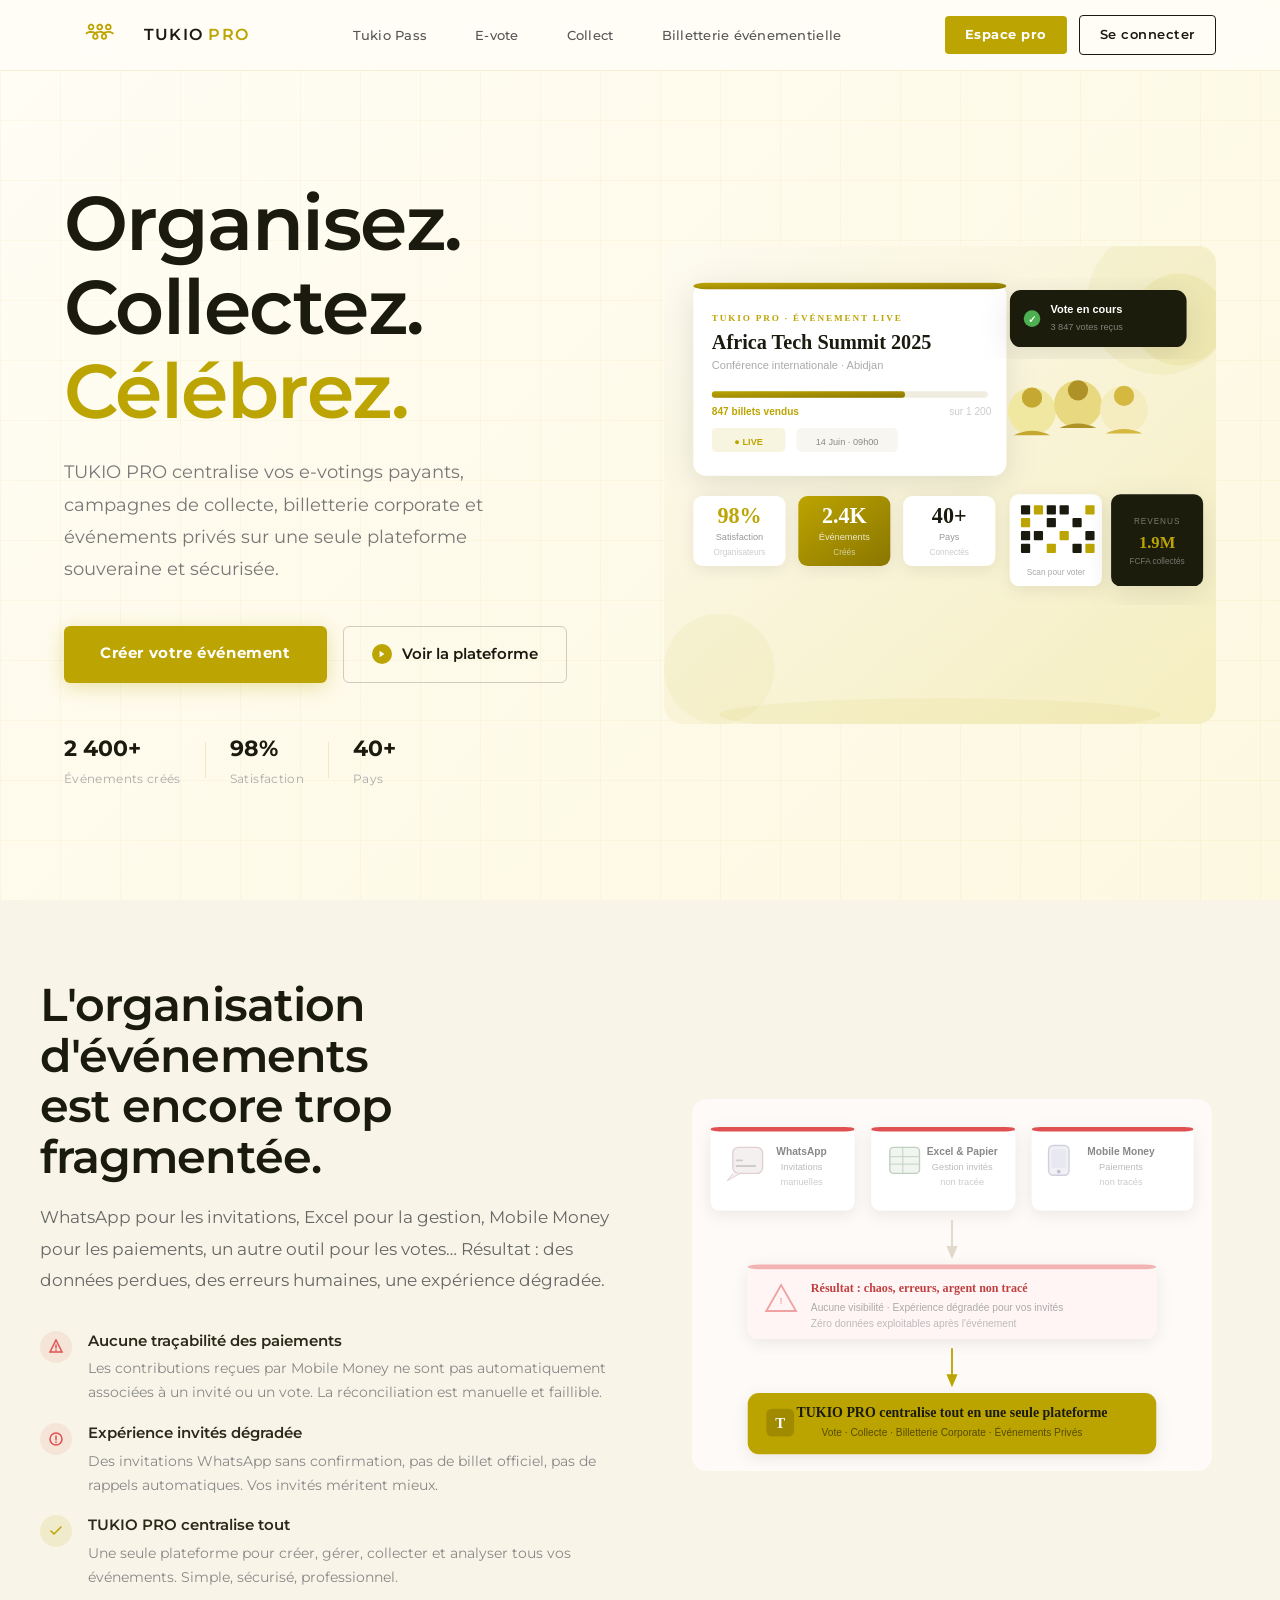
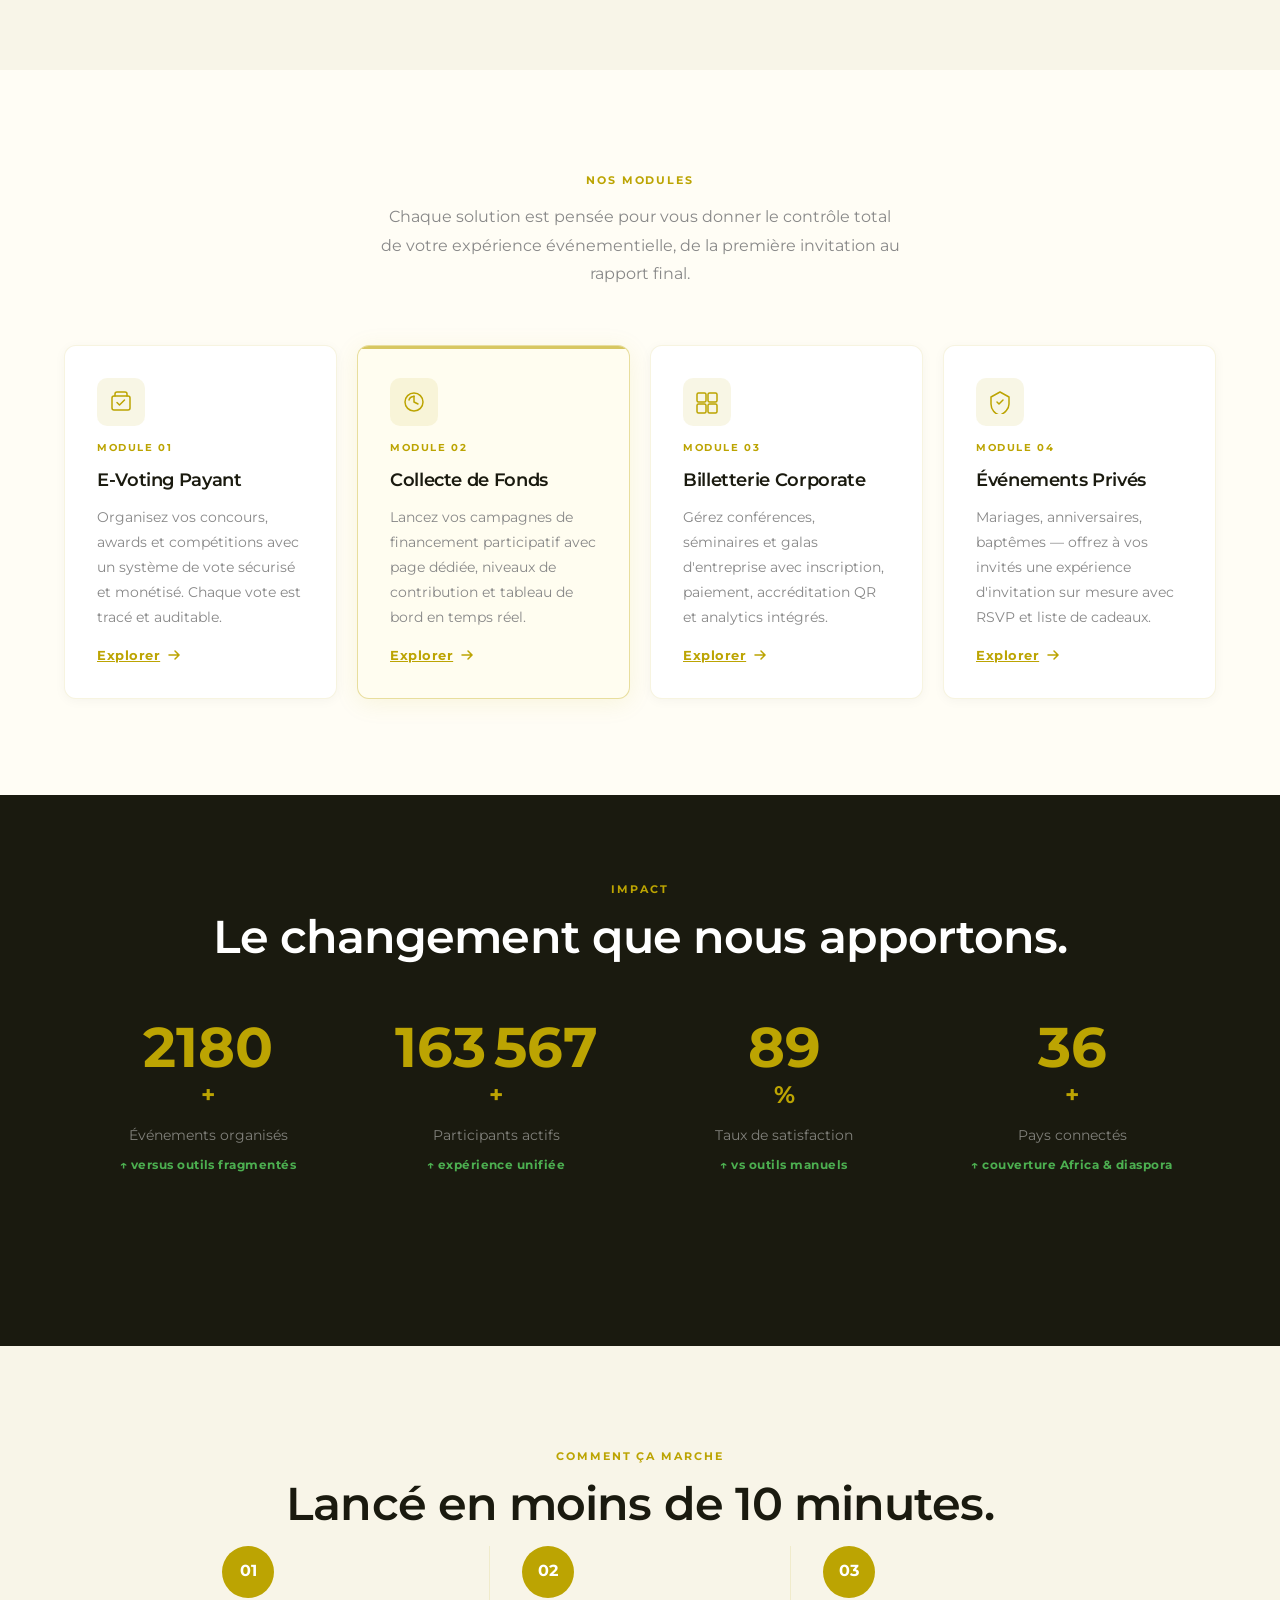
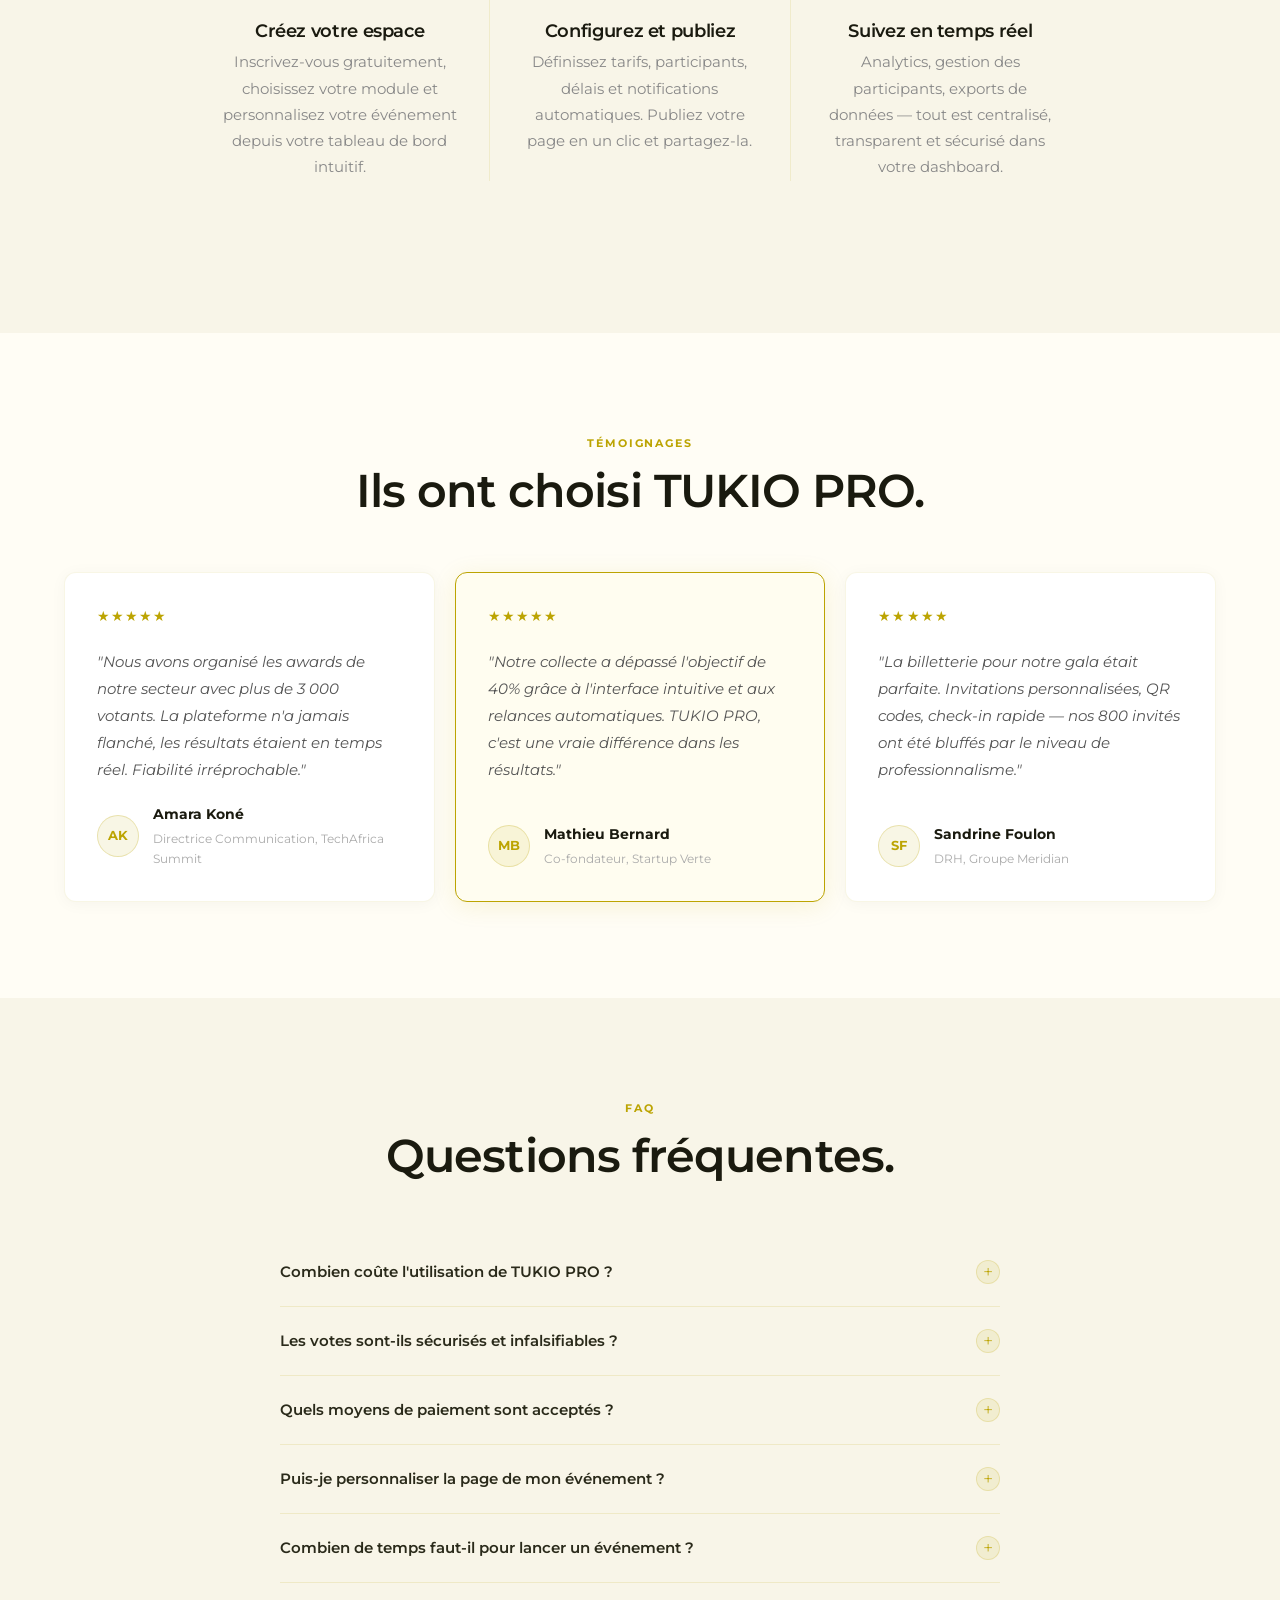
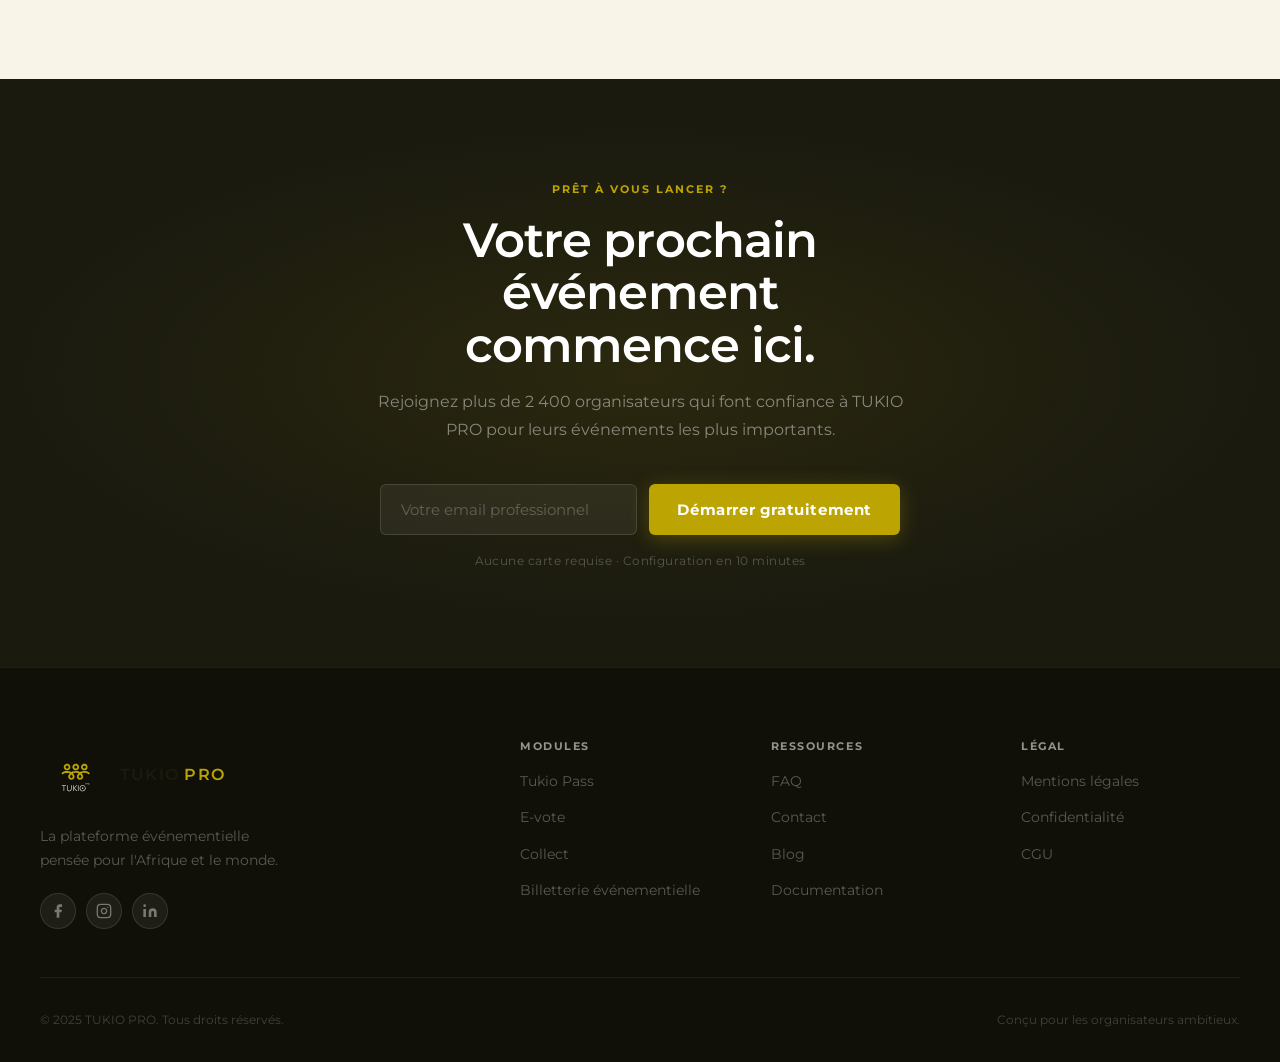
==== commit e7ec7e50: "Amélioration de la responsivité sur mobile" ====
--- a/index.html
+++ b/index.html
@@ -327,7 +327,7 @@
         <div class="section-header reveal">
           <span class="section-eyebrow">Comment ça marche</span>
           <h2 class="section-title" id="how-title">Lancé en moins de 10 minutes.</h2>
-          </dv class="steps-grid">
+          <div class="steps-grid">
           <div class="step-item reveal">
             <div class="step-number-wrap" aria-hidden="true">
               <span class="step-number">01</span>
@@ -369,7 +369,8 @@
           <span class="section-eyebrow">Témoignages</span>
           <h2 class="section-title" id="testimonials-title">Ils ont choisi TUKIO PRO.</h2>
         </div>
-        <di <blockquote class="testimonial-card reveal" role="listitem">
+        <div class="testimonials-grid" role="list">
+          <blockquote class="testimonial-card reveal" role="listitem">
           <div class="testimonial-stars" aria-label="5 étoiles sur 5">★★★★★</div>
           <p class="testimonial-text">"Nous avons organisé les awards de notre secteur avec plus de 3 000 votants. La
             plateforme n'a jamais flanché, les résultats étaient en temps réel. Fiabilité irréprochable."</p>
@@ -420,7 +421,7 @@
           <h2 class="section-title" id="faq-title">Questions fréquentes.</h2>
         </div>
         <div class="faq-list" role="list">
-          div class="faq-item" role="listitem">
+          <div class="faq-item" role="listitem">
           <button class="faq-question" aria-expanded="false" aria-controls="faq-1">
             Combien coûte l'utilisation de TUKIO PRO ?
             <span class="faq-icon" aria-hidden="true">+</span>
--- a/style.css
+++ b/style.css
@@ -9,6 +9,11 @@
   box-sizing: border-box;
   margin: 0;
   padding: 0;
+}
+
+img {
+  max-width: 100%;
+  height: auto;
 }
 
 html {
@@ -203,6 +208,13 @@
   align-items: center;
   gap: 0.75rem;
   flex-shrink: 0;
+}
+
+@media (max-width: 767px) {
+  .nav-actions .btn-nav-pro,
+  .nav-actions .btn-nav-login {
+    display: none;
+  }
 }
 
 .btn-nav-pro {
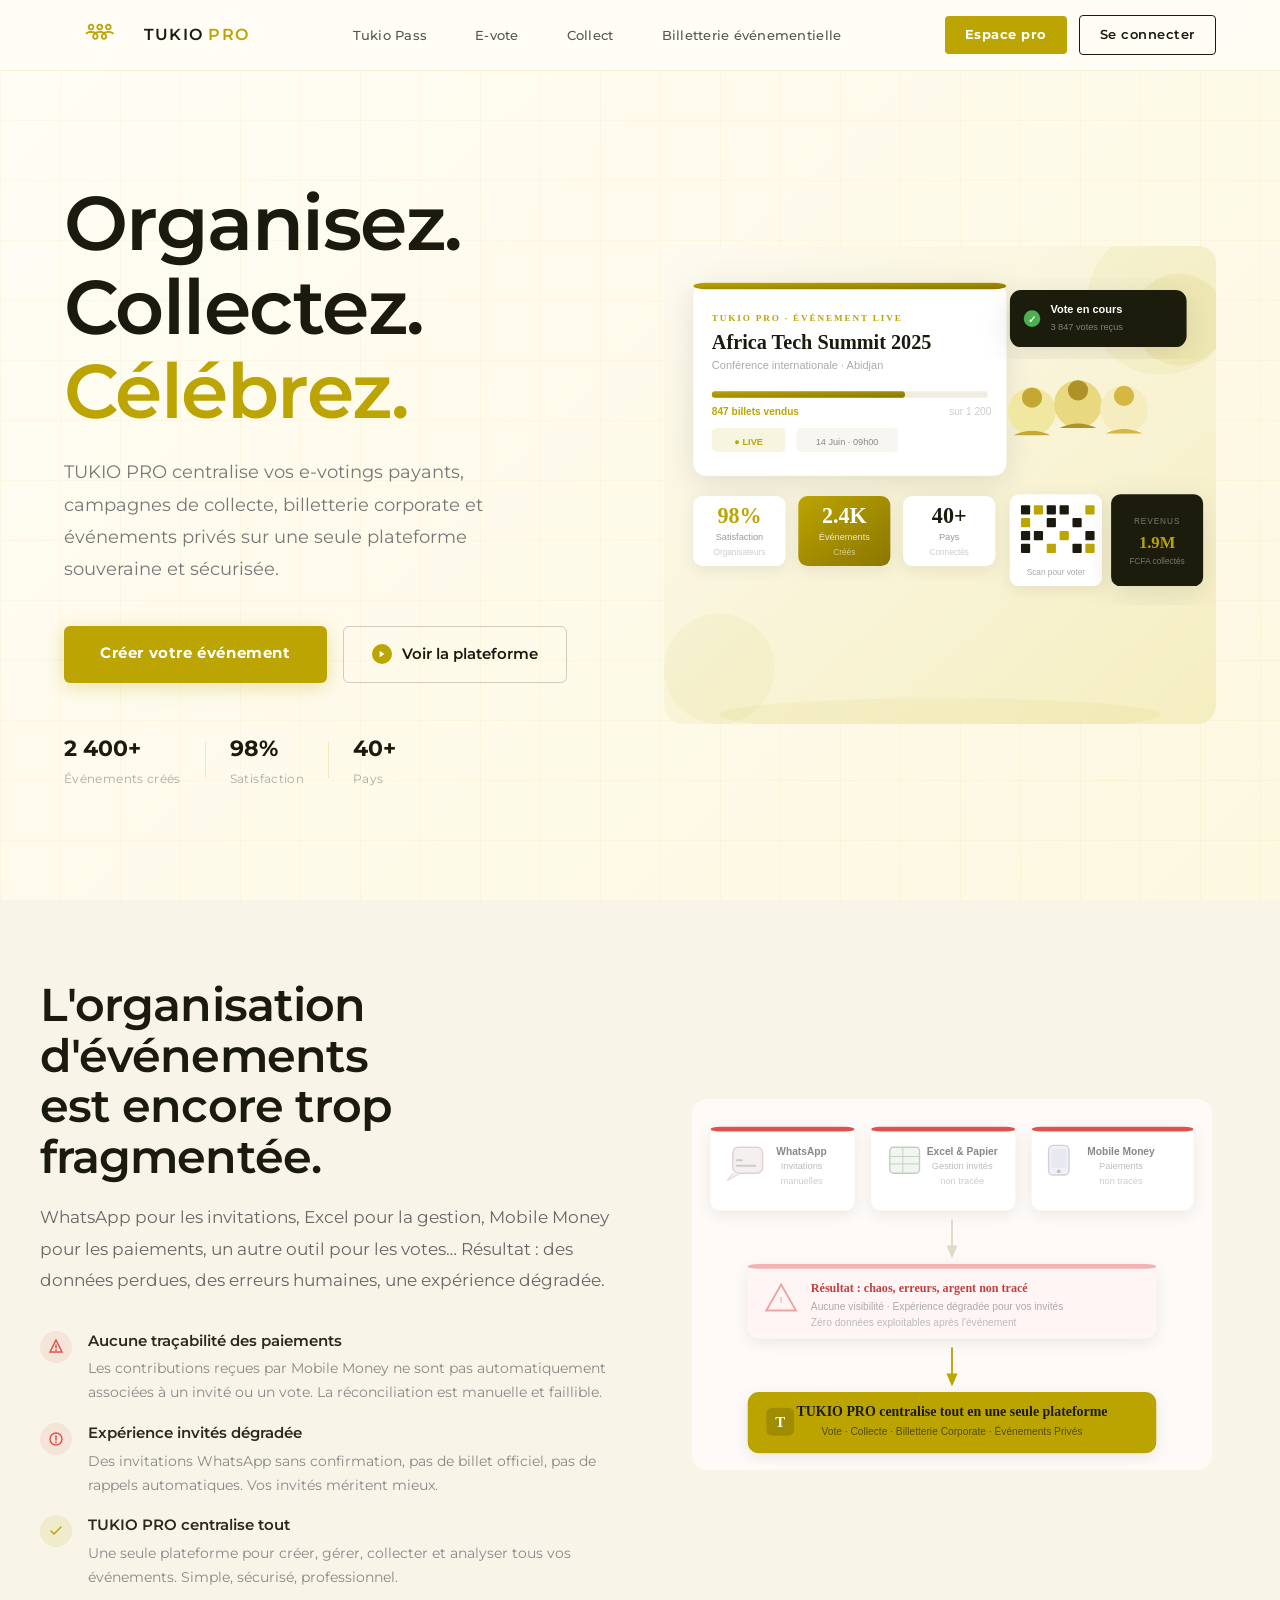
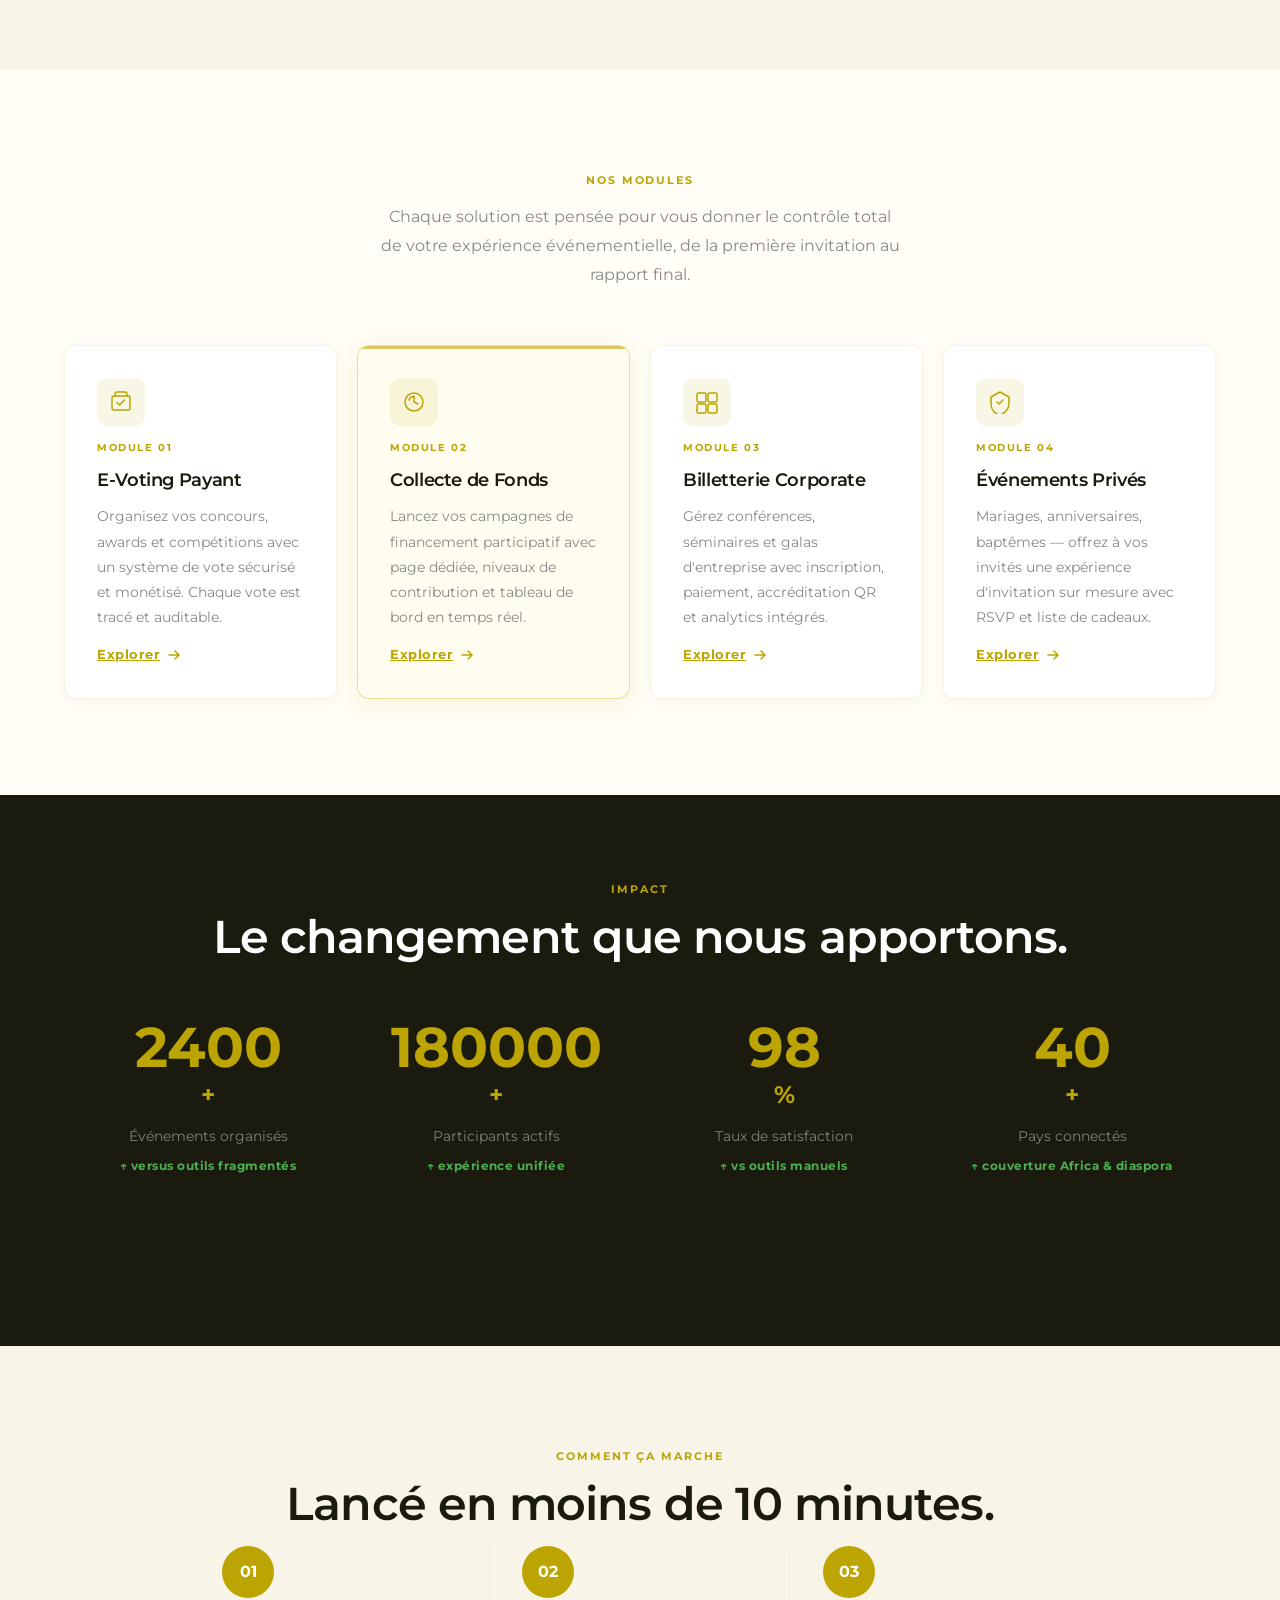
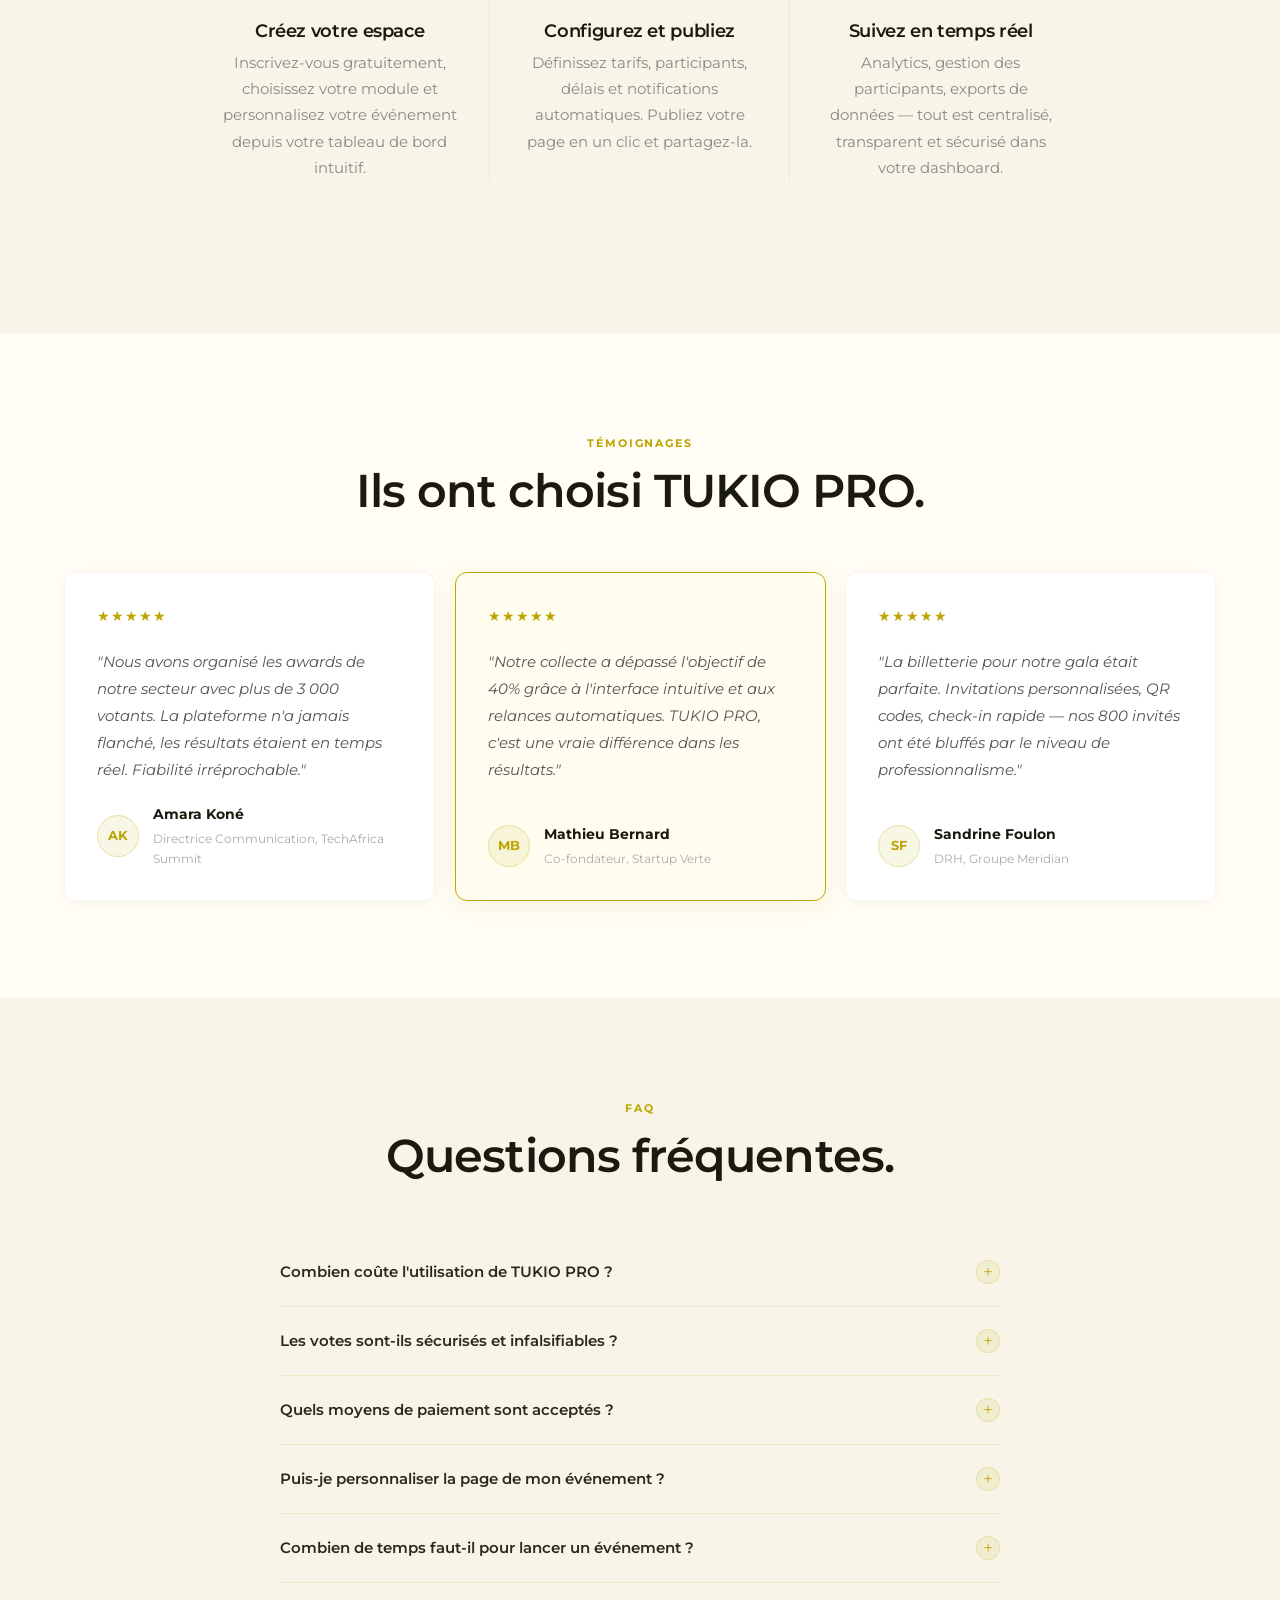
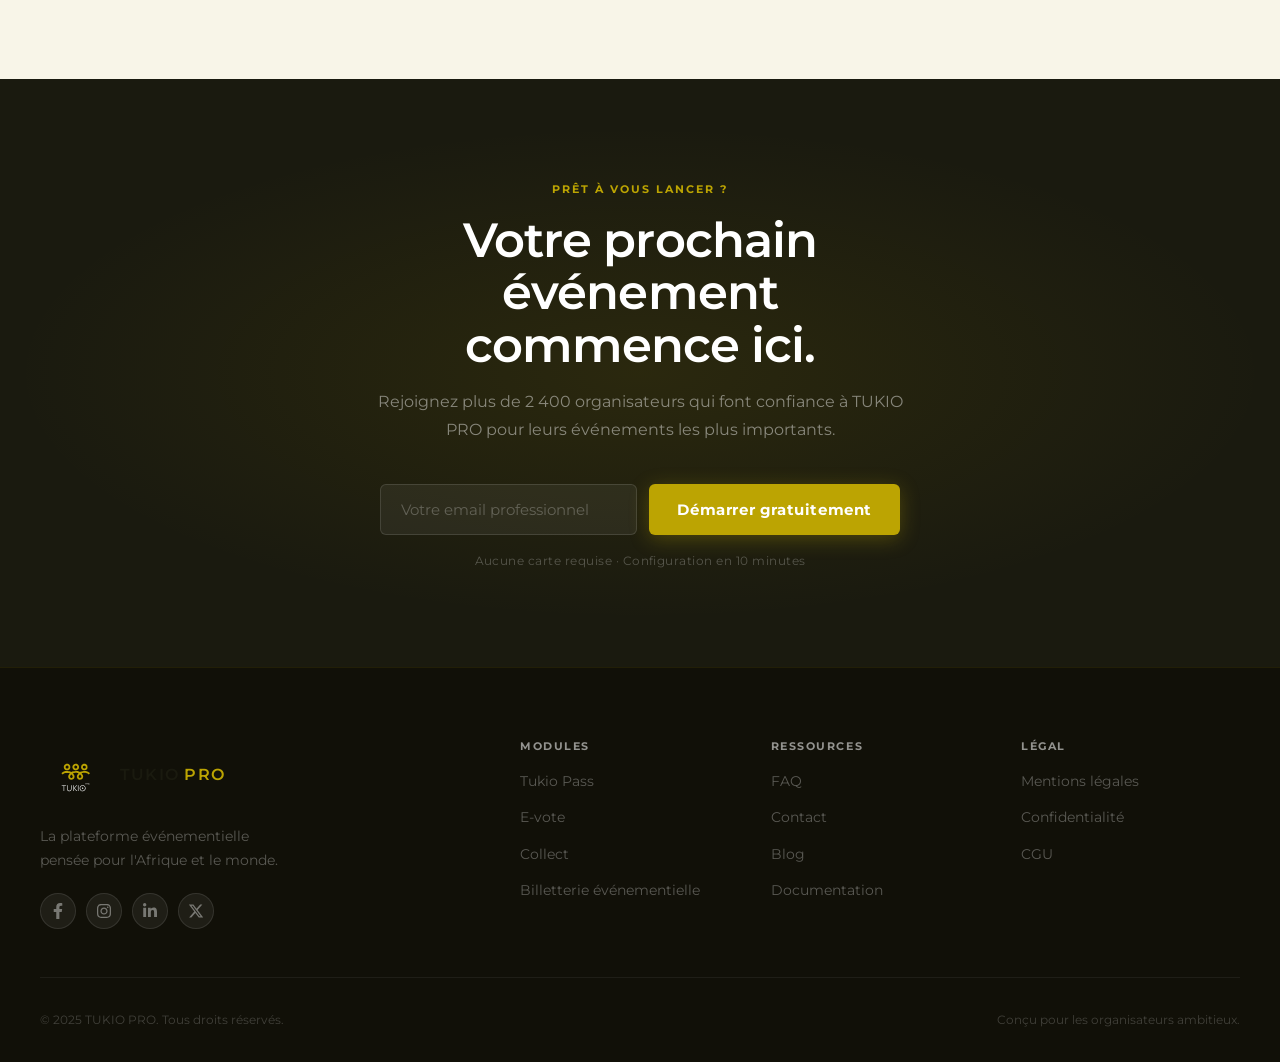
==== commit 6736f1e5: "Responsive et animations" ====
--- a/index.html
+++ b/index.html
@@ -42,7 +42,7 @@
       <!-- Actions — droite -->
       <div class="nav-actions">
         <a href="#contact" class="btn-nav-pro">Espace pro</a>
-        <a href="#contact" class="btn-nav-login">Se connecter</a>
+        <a href="login/index.html" class="btn-nav-login">Se connecter</a>
         <button class="hamburger" aria-label="Ouvrir le menu" aria-expanded="false" aria-controls="mobile-menu">
           <span class="hamburger-line"></span>
           <span class="hamburger-line"></span>
@@ -61,7 +61,7 @@
       </ul>
       <div class="mobile-nav-actions">
         <a href="#contact" class="btn-nav-pro">Espace pro</a>
-        <a href="#contact" class="btn-nav-login">Se connecter</a>
+        <a href="login/index.html" class="btn-nav-login">Se connecter</a>
       </div>
     </div>
   </header>
@@ -298,22 +298,22 @@
           <iv>
             <div class="stats-grid" role="list">
               <div class="stat-card reveal" role="listitem">
-                <span class="stat-number" data-target="2400">0</span><span class="stat-suffix">+</span>
+                <span class="stat-number">2400</span><span class="stat-suffix">+</span>
                 <p class="stat-label">Événements organisés</p>
                 <span class="stat-change">↑ versus outils fragmentés</span>
               </div>
               <div class="stat-card reveal" role="listitem">
-                <span class="stat-number" data-target="180000">0</span><span class="stat-suffix">+</span>
+                <span class="stat-number">180000</span><span class="stat-suffix">+</span>
                 <p class="stat-label">Participants actifs</p>
                 <span class="stat-change">↑ expérience unifiée</span>
               </div>
               <div class="stat-card reveal" role="listitem">
-                <span class="stat-number" data-target="98">0</span><span class="stat-suffix">%</span>
+                <span class="stat-number">98</span><span class="stat-suffix">%</span>
                 <p class="stat-label">Taux de satisfaction</p>
                 <span class="stat-change">↑ vs outils manuels</span>
               </div>
               <div class="stat-card reveal" role="listitem">
-                <span class="stat-number" data-target="40">0</span><span class="stat-suffix">+</span>
+                <span class="stat-number">40</span><span class="stat-suffix">+</span>
                 <p class="stat-label">Pays connectés</p>
                 <span class="stat-change">↑ couverture Africa &amp; diaspora</span>
               </div>
@@ -514,27 +514,18 @@
         </a>
         <p class="footer-tagline">La plateforme événementielle<br>pensée pour l'Afrique et le monde.</p>
         <!-- Réseaux sociaux -->
-        <div class="footer-socials" aria-label="Nos réseaux sociaux">
-          <a href="#" class="social-link" aria-label="TUKIO PRO sur Facebook">
-            <svg viewBox="0 0 24 24" aria-hidden="true">
-              <path d="M18 2h-3a5 5 0 0 0-5 5v3H7v4h3v8h4v-8h3l1-4h-4V7a1 1 0 0 1 1-1h3z" />
-            </svg>
+                <div class="footer-socials" aria-label="Réseaux sociaux">
+          <a href="#" class="social-link" aria-label="Facebook">
+            <svg viewBox="0 0 320 512" fill="currentColor"><path d="M279.14 288l14.22-92.66h-88.91v-60.13c0-25.35 12.42-50.06 52.24-50.06h40.42V6.26S260.43 0 225.36 0c-73.22 0-121.08 44.38-121.08 124.72v70.62H22.89V288h81.39v224h100.17V288z"/></svg>
           </a>
-          <a href="#" class="social-link" aria-label="TUKIO PRO sur Instagram">
-            <svg viewBox="0 0 24 24" aria-hidden="true">
-              <rect x="2" y="2" width="20" height="20" rx="5" ry="5" fill="none" stroke="currentColor" stroke-width="2"
-                style="stroke:rgba(255,255,255,0.4)" />
-              <path d="M16 11.37A4 4 0 1 1 12.63 8 4 4 0 0 1 16 11.37z" fill="none" stroke="currentColor"
-                stroke-width="2" style="stroke:rgba(255,255,255,0.4)" />
-              <line x1="17.5" y1="6.5" x2="17.51" y2="6.5" stroke="currentColor" stroke-width="2" stroke-linecap="round"
-                style="stroke:rgba(255,255,255,0.4)" />
-            </svg>
+          <a href="#" class="social-link" aria-label="Instagram">
+            <svg viewBox="0 0 448 512" fill="currentColor"><path d="M224.1 141c-63.6 0-114.9 51.3-114.9 114.9s51.3 114.9 114.9 114.9S339 319.5 339 255.9 287.7 141 224.1 141zm0 189.6c-41.1 0-74.7-33.5-74.7-74.7s33.5-74.7 74.7-74.7 74.7 33.5 74.7 74.7-33.6 74.7-74.7 74.7zm146.4-194.3c0 14.9-12 26.8-26.8 26.8-14.9 0-26.8-12-26.8-26.8s12-26.8 26.8-26.8 26.8 12 26.8 26.8zm76.1 27.2c-1.7-35.9-9.9-67.7-36.2-93.9-26.2-26.2-58-34.4-93.9-36.2-37-2.1-147.9-2.1-184.9 0-35.8 1.7-67.6 9.9-93.9 36.1s-34.4 58-36.2 93.9c-2.1 37-2.1 147.9 0 184.9 1.7 35.9 9.9 67.7 36.2 93.9s58 34.4 93.9 36.2c37 2.1 147.9 2.1 184.9 0 35.9-1.7 67.7-9.9 93.9-36.2 26.2-26.2 34.4-58 36.2-93.9 2.1-37 2.1-147.8 0-184.8zM398.8 388c-7.8 19.6-22.9 34.7-42.6 42.6-29.5 11.7-99.5 9-132.1 9s-102.7 2.6-132.1-9c-19.6-7.8-34.7-22.9-42.6-42.6-11.7-29.5-9-99.5-9-132.1s-2.6-102.7 9-132.1c7.8-19.6 22.9-34.7 42.6-42.6 29.5-11.7 99.5-9 132.1-9s102.7-2.6 132.1 9c19.6 7.8 34.7 22.9 42.6 42.6 11.7 29.5 9 99.5 9 132.1s2.7 102.7-9 132.1z"/></svg>
           </a>
-          <a href="#" class="social-link" aria-label="TUKIO PRO sur LinkedIn">
-            <svg viewBox="0 0 24 24" aria-hidden="true">
-              <path d="M16 8a6 6 0 0 1 6 6v7h-4v-7a2 2 0 0 0-2-2 2 2 0 0 0-2 2v7h-4v-7a6 6 0 0 1 6-6zM2 9h4v12H2z" />
-              <circle cx="4" cy="4" r="2" />
-            </svg>
+          <a href="#" class="social-link" aria-label="LinkedIn">
+            <svg viewBox="0 0 448 512" fill="currentColor"><path d="M100.28 448H7.4V148.9h92.88zM53.79 108.1C24.09 108.1 0 83.5 0 53.8a53.79 53.79 0 0 1 107.58 0c0 29.7-24.1 54.3-53.79 54.3zM447.9 448h-92.68V302.4c0-34.7-.7-79.2-48.29-79.2-48.29 0-55.69 37.7-55.69 76.7V448h-92.78V148.9h89.08v40.8h1.3c12.4-23.5 42.69-48.3 87.88-48.3 94 0 111.28 61.9 111.28 142.3V448z"/></svg>
+          </a>
+          <a href="#" class="social-link" aria-label="X (Twitter)">
+            <svg viewBox="0 0 512 512" fill="currentColor"><path d="M389.2 48h70.6L305.6 224.2 487 464H345L233.7 318.6 106.5 464H35.8L200.7 275.5 26.8 48H172.4L272.9 180.9 389.2 48zM364.4 421.8h39.1L151.1 88h-42L364.4 421.8z"/></svg>
           </a>
         </div>
       </div>
--- a/style.css
+++ b/style.css
@@ -1408,4 +1408,122 @@
   .services-grid {
     grid-template-columns: repeat(4, 1fr);
   }
+}
+
+/* =====================================================
+   ANIMATIONS — Tukio PRO v2
+   ===================================================== */
+
+/* ── Keyframes ── */
+@keyframes fadeInUp {
+  from { opacity: 0; transform: translateY(24px); }
+  to   { opacity: 1; transform: translateY(0); }
+}
+
+@keyframes pulse {
+  0%, 100% { transform: scale(1); opacity: 1; }
+  50%       { transform: scale(1.5); opacity: 0.6; }
+}
+
+@keyframes floatY {
+  0%, 100% { transform: translateY(0); }
+  50%       { transform: translateY(-10px); }
+}
+
+@keyframes fadeIn {
+  from { opacity: 0; }
+  to   { opacity: 1; }
+}
+
+/* ── Scroll Reveal ── */
+.reveal {
+  opacity: 0;
+  transform: translateY(28px);
+  transition:
+    opacity 0.55s cubic-bezier(0.4, 0, 0.2, 1),
+    transform 0.55s cubic-bezier(0.4, 0, 0.2, 1);
+  will-change: opacity, transform;
+}
+
+.reveal.visible {
+  opacity: 1;
+  transform: translateY(0);
+}
+
+/* ── Hero image float ── */
+.hero-image img {
+  animation: floatY 5s ease-in-out infinite;
+}
+
+/* ── Service icon zoom on hover ── */
+.service-card:hover .service-icon {
+  transform: scale(1.12);
+  transition: transform 0.3s ease;
+}
+
+.service-icon {
+  transition: transform 0.3s ease;
+}
+
+/* ── Stat card lift on hover ── */
+.stat-card {
+  transition: transform 0.3s ease;
+}
+
+.stat-card:hover {
+  transform: translateY(-4px);
+}
+
+/* ── Step number pulse on hover ── */
+.step-item:hover .step-number-wrap {
+  transform: scale(1.08);
+  transition: transform 0.25s ease;
+}
+
+.step-number-wrap {
+  transition: transform 0.25s ease;
+}
+
+/* ── Constat illustration soft scale ── */
+.constat-image img {
+  transition: transform 0.4s ease;
+}
+
+.constat-image img:hover {
+  transform: scale(1.025);
+}
+
+/* ── Author avatar rotate-in on card hover ── */
+.testimonial-card:hover .author-avatar {
+  transform: rotate(-4deg) scale(1.1);
+  transition: transform 0.3s ease;
+}
+
+.author-avatar {
+  transition: transform 0.3s ease;
+}
+
+/* ── FAQ question chevron smooth rotation ── */
+.faq-question svg {
+  transition: transform 0.3s ease;
+}
+
+.faq-question[aria-expanded="true"] svg {
+  transform: rotate(180deg);
+}
+
+/* ── Respect reduced-motion preference ── */
+@media (prefers-reduced-motion: reduce) {
+  *,
+  *::before,
+  *::after {
+    animation-duration: 0.01ms !important;
+    animation-iteration-count: 1 !important;
+    transition-duration: 0.01ms !important;
+  }
+
+  .reveal {
+    opacity: 1;
+    transform: none;
+  }
 }
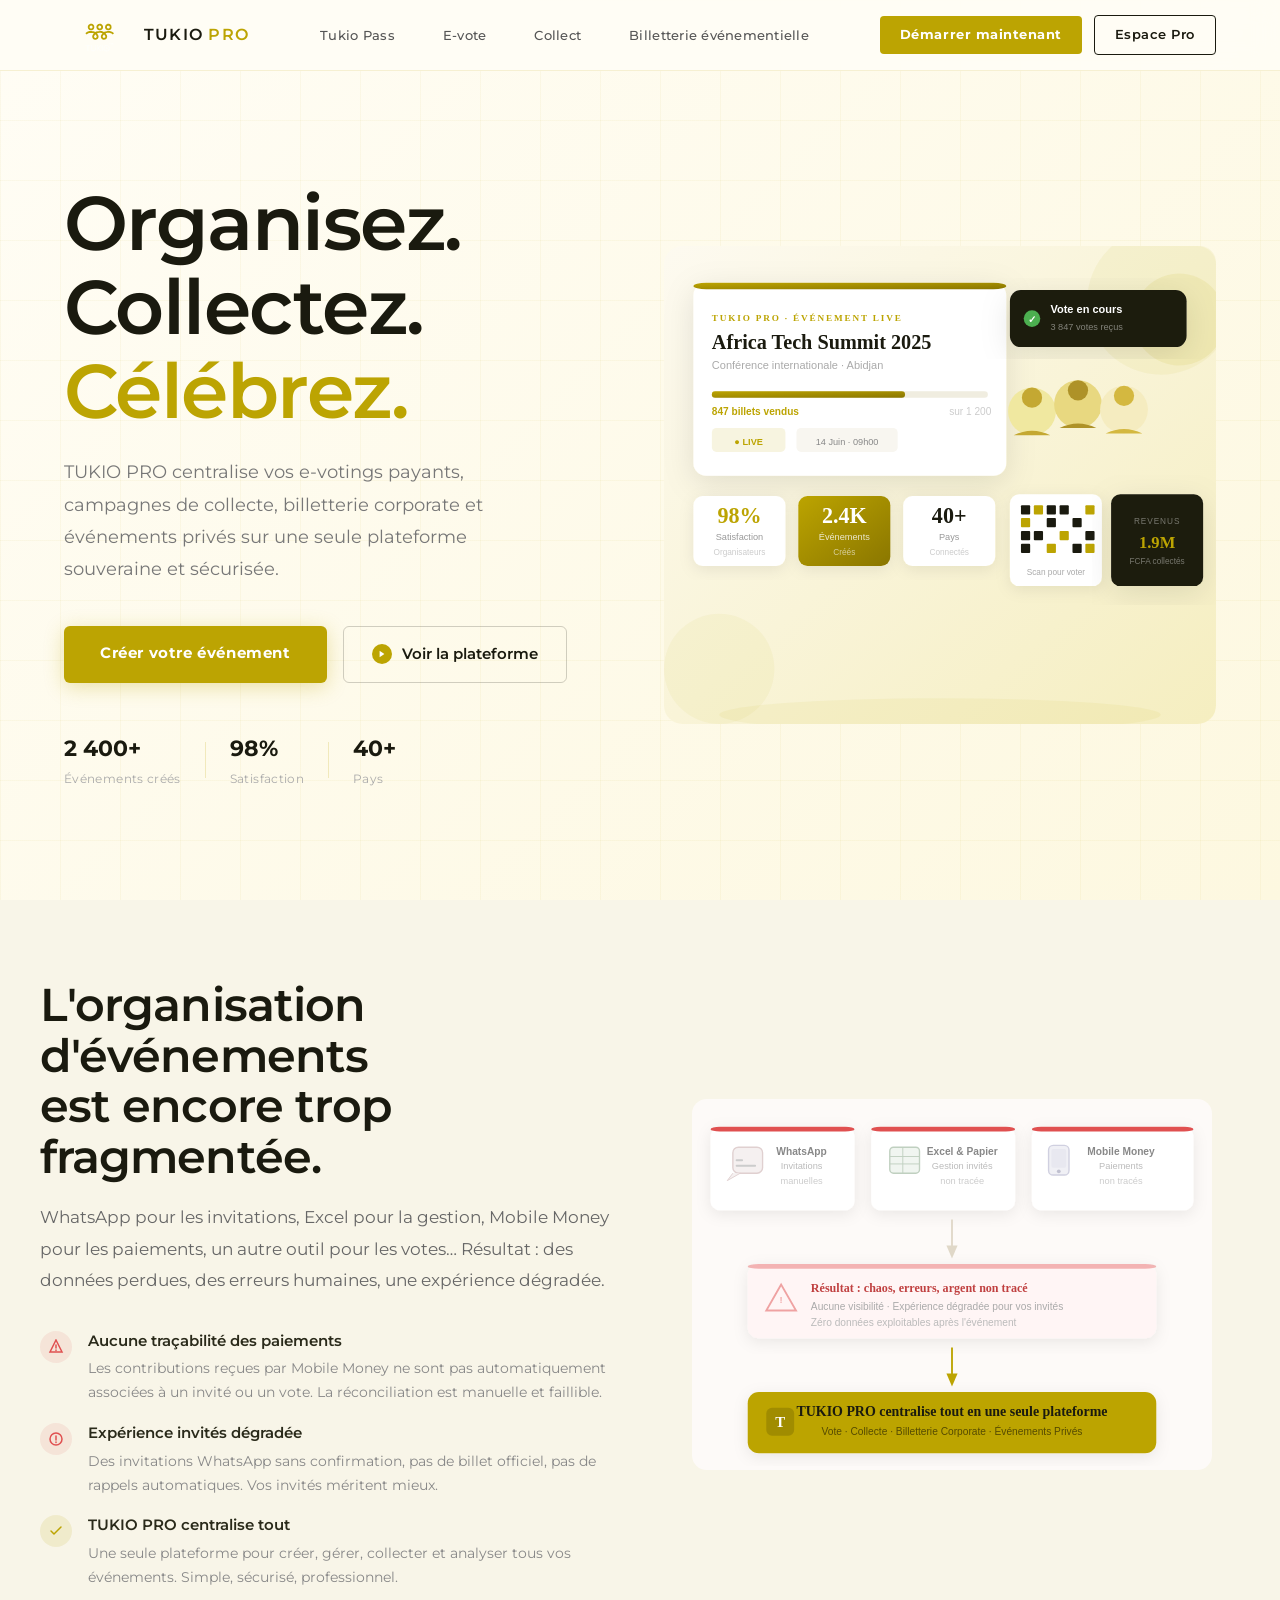
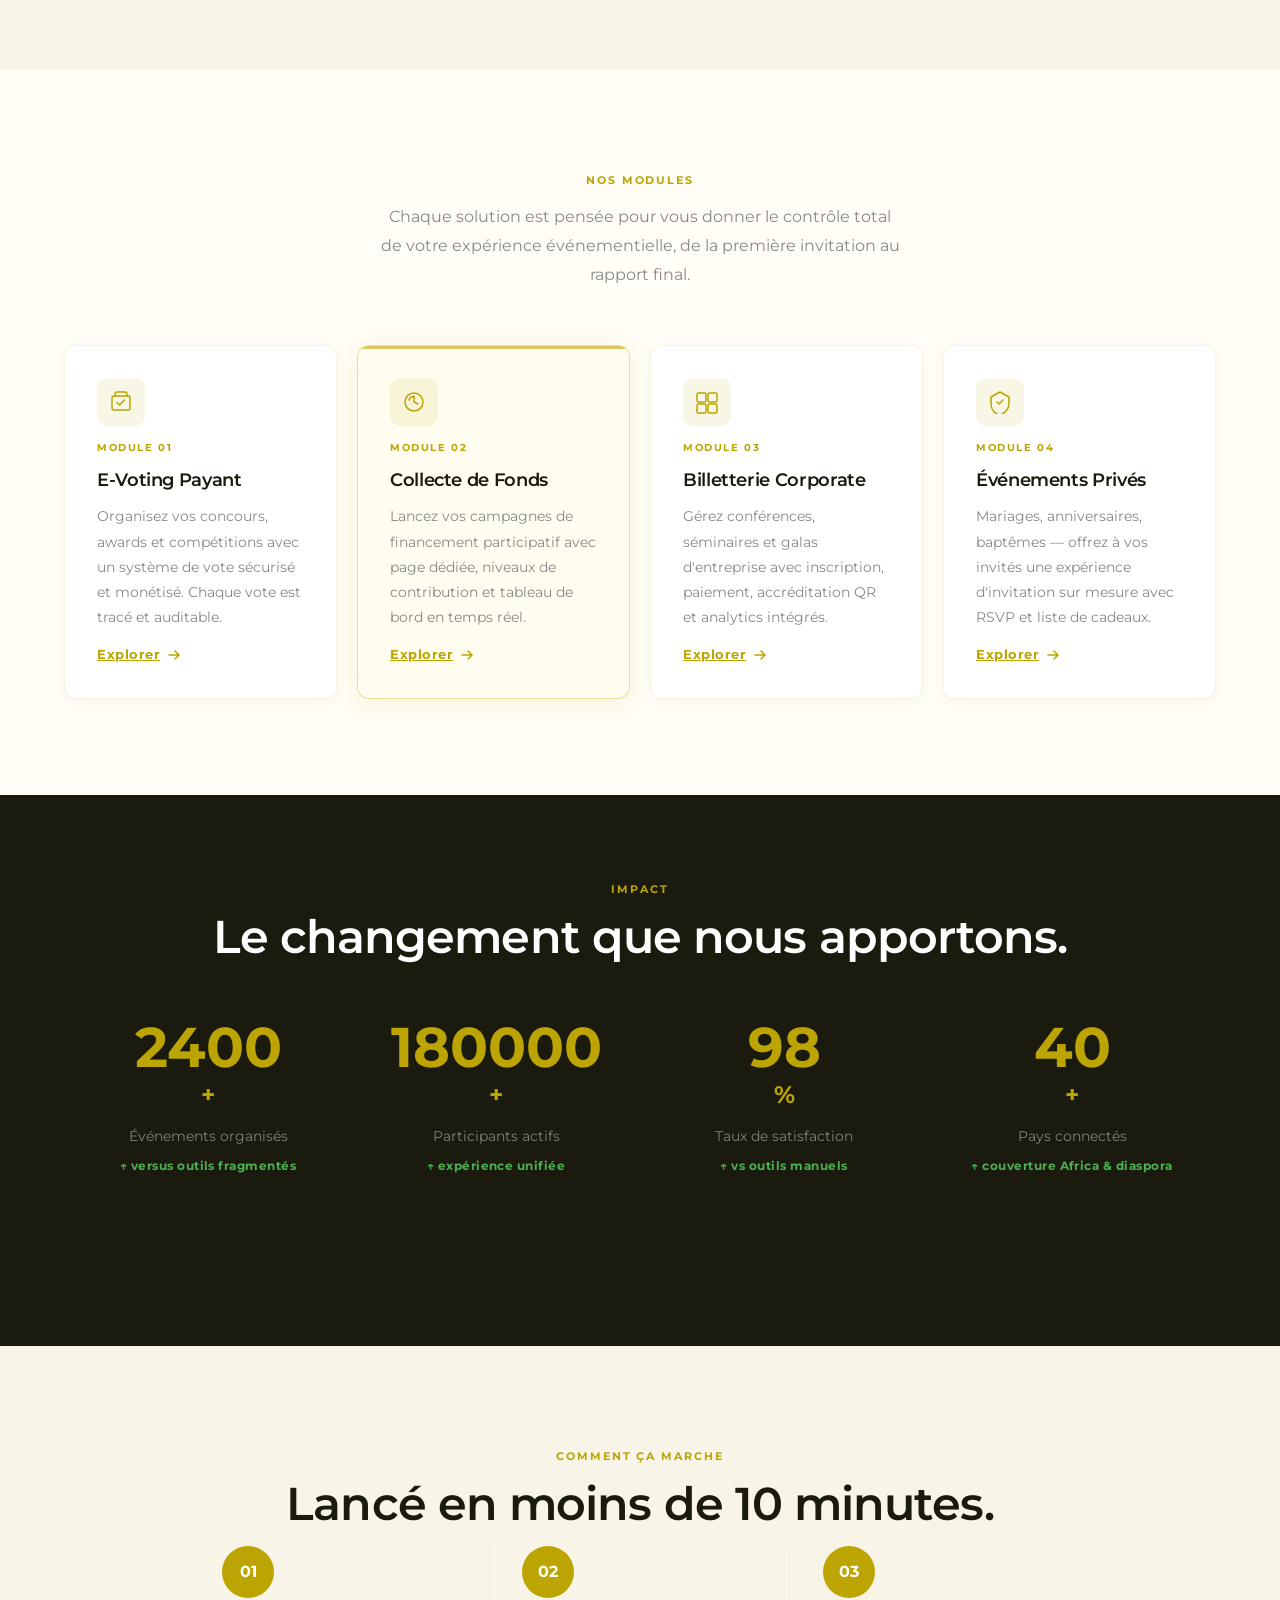
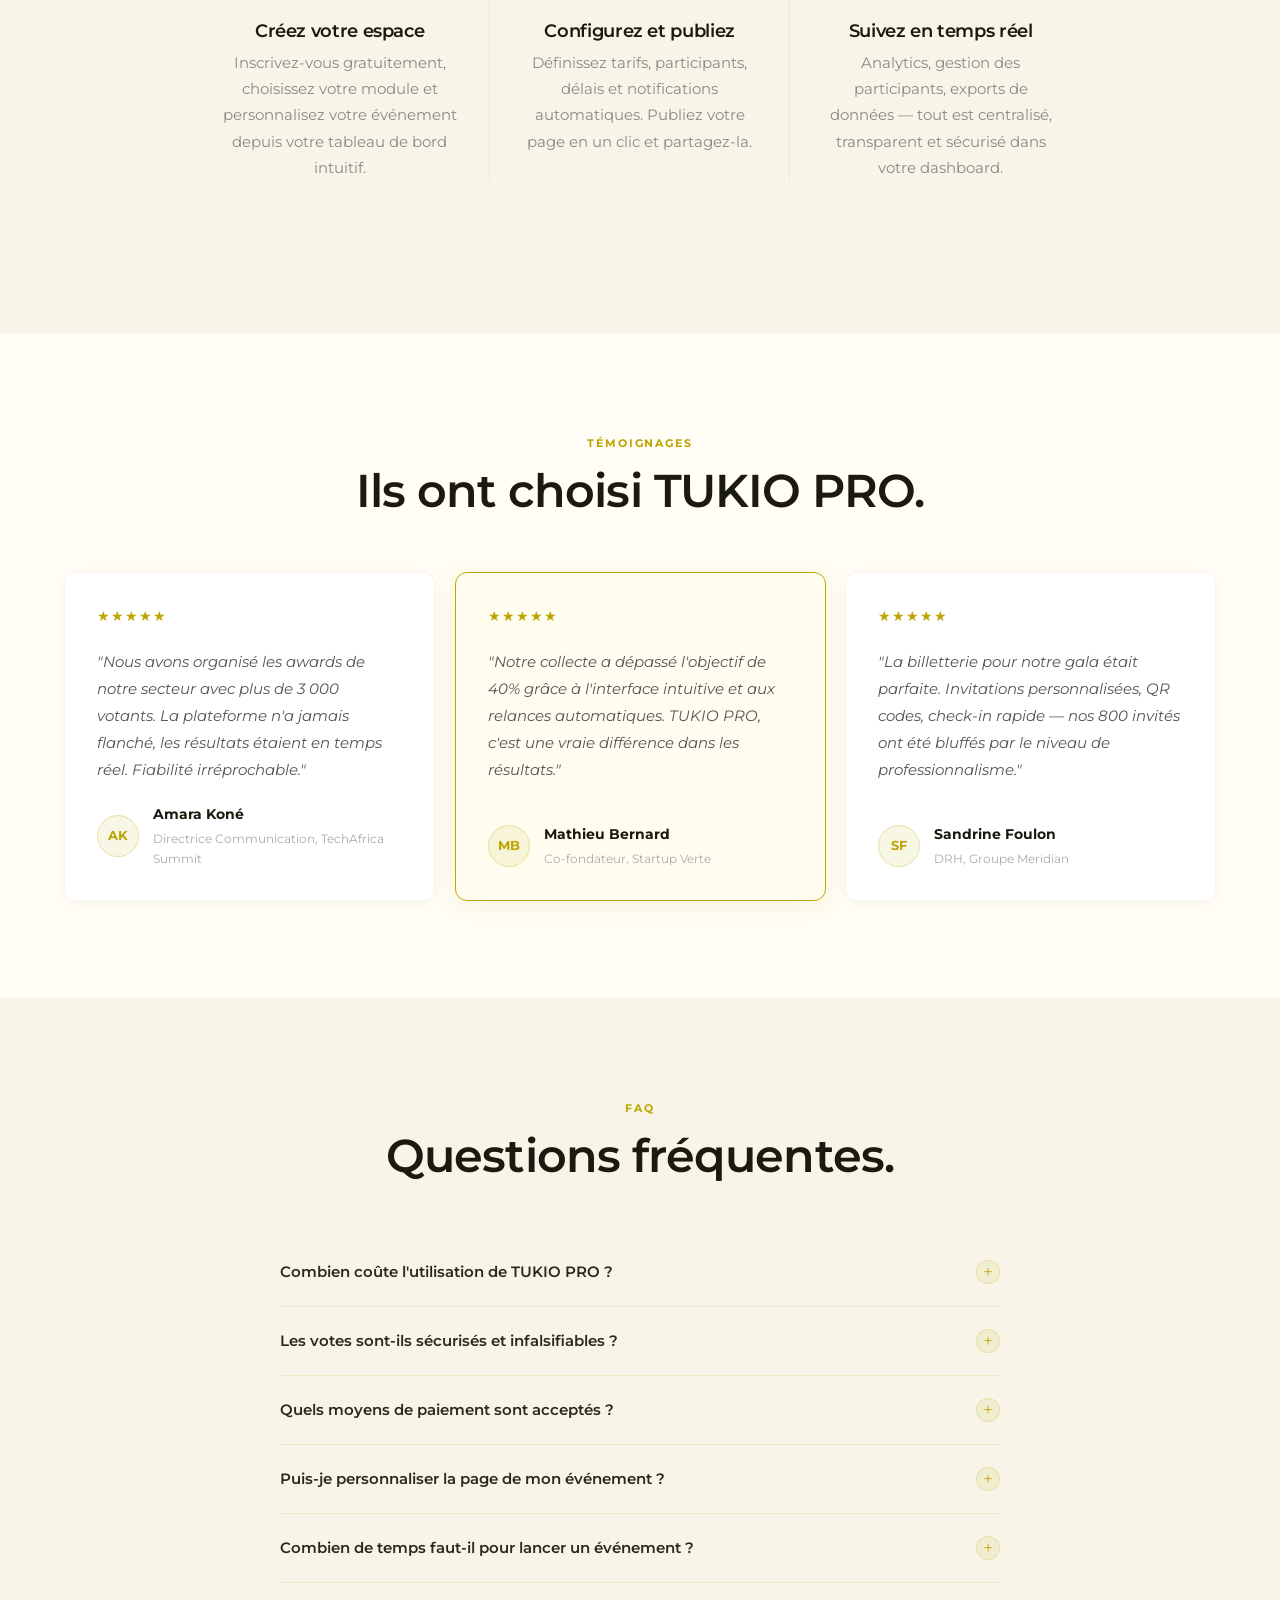
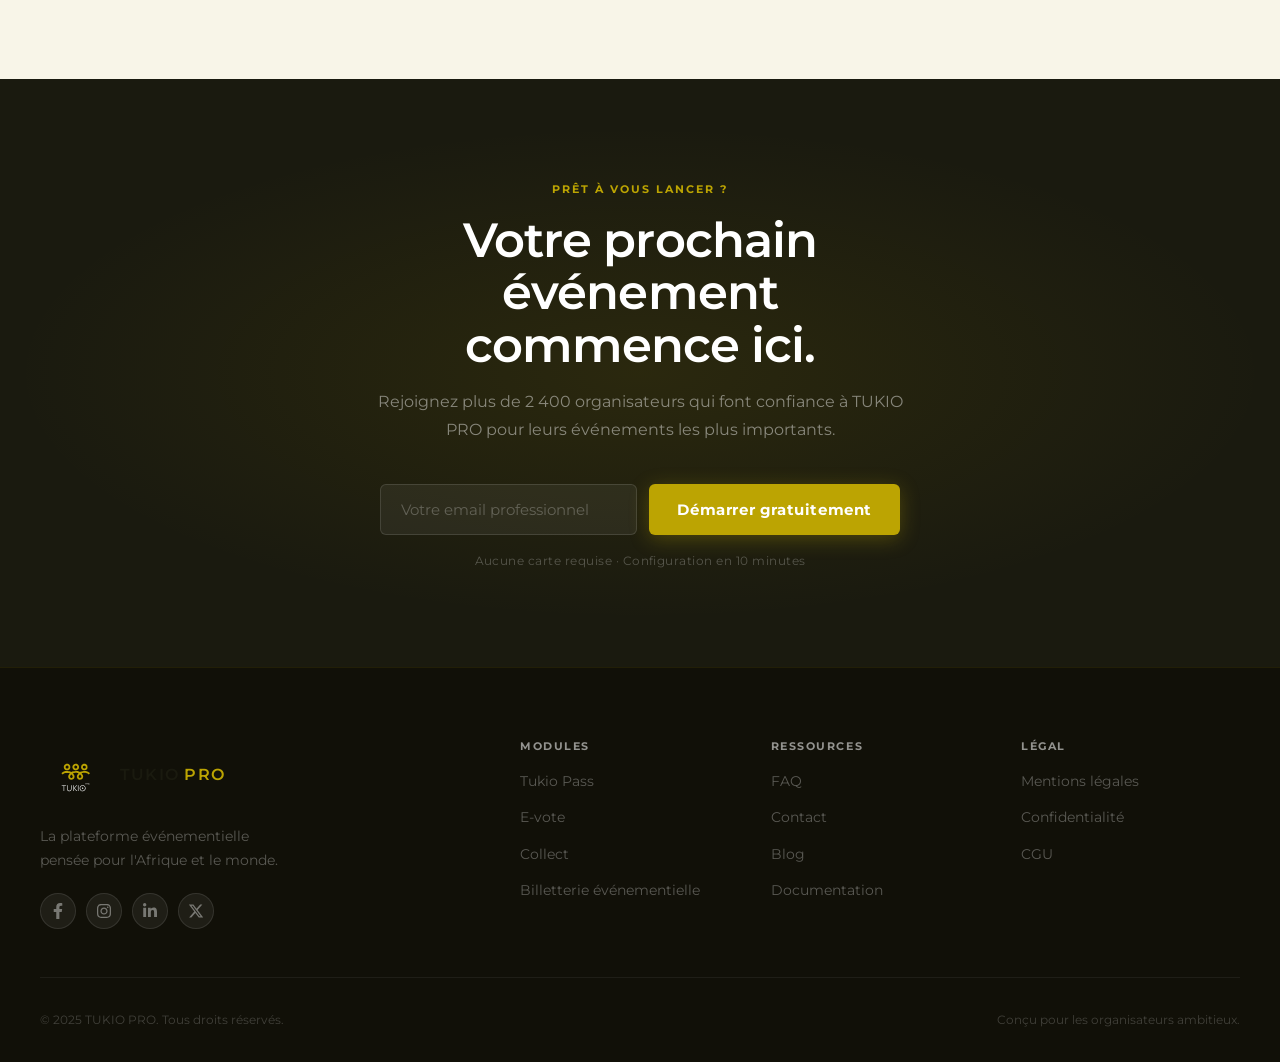
==== commit eee00546: "Evenement Vedette et responsive sur page event" ====
--- a/index.html
+++ b/index.html
@@ -41,8 +41,8 @@
 
       <!-- Actions — droite -->
       <div class="nav-actions">
-        <a href="#contact" class="btn-nav-pro">Espace pro</a>
-        <a href="login/index.html" class="btn-nav-login">Se connecter</a>
+        <a href="signup/index.html" class="btn-nav-pro">Démarrer maintenant</a>
+        <a href="login/index.html" class="btn-nav-login">Espace Pro</a>
         <button class="hamburger" aria-label="Ouvrir le menu" aria-expanded="false" aria-controls="mobile-menu">
           <span class="hamburger-line"></span>
           <span class="hamburger-line"></span>
@@ -60,8 +60,8 @@
         <li><a href="billetterie/index.html" class="mobile-nav-link">Billetterie événementielle</a></li>
       </ul>
       <div class="mobile-nav-actions">
-        <a href="#contact" class="btn-nav-pro">Espace pro</a>
-        <a href="login/index.html" class="btn-nav-login">Se connecter</a>
+        <a href="signup/index.html" class="btn-nav-pro">Démarrer maintenant</a>
+        <a href="login/index.html" class="btn-nav-login">Espace Pro</a>
       </div>
     </div>
   </header>
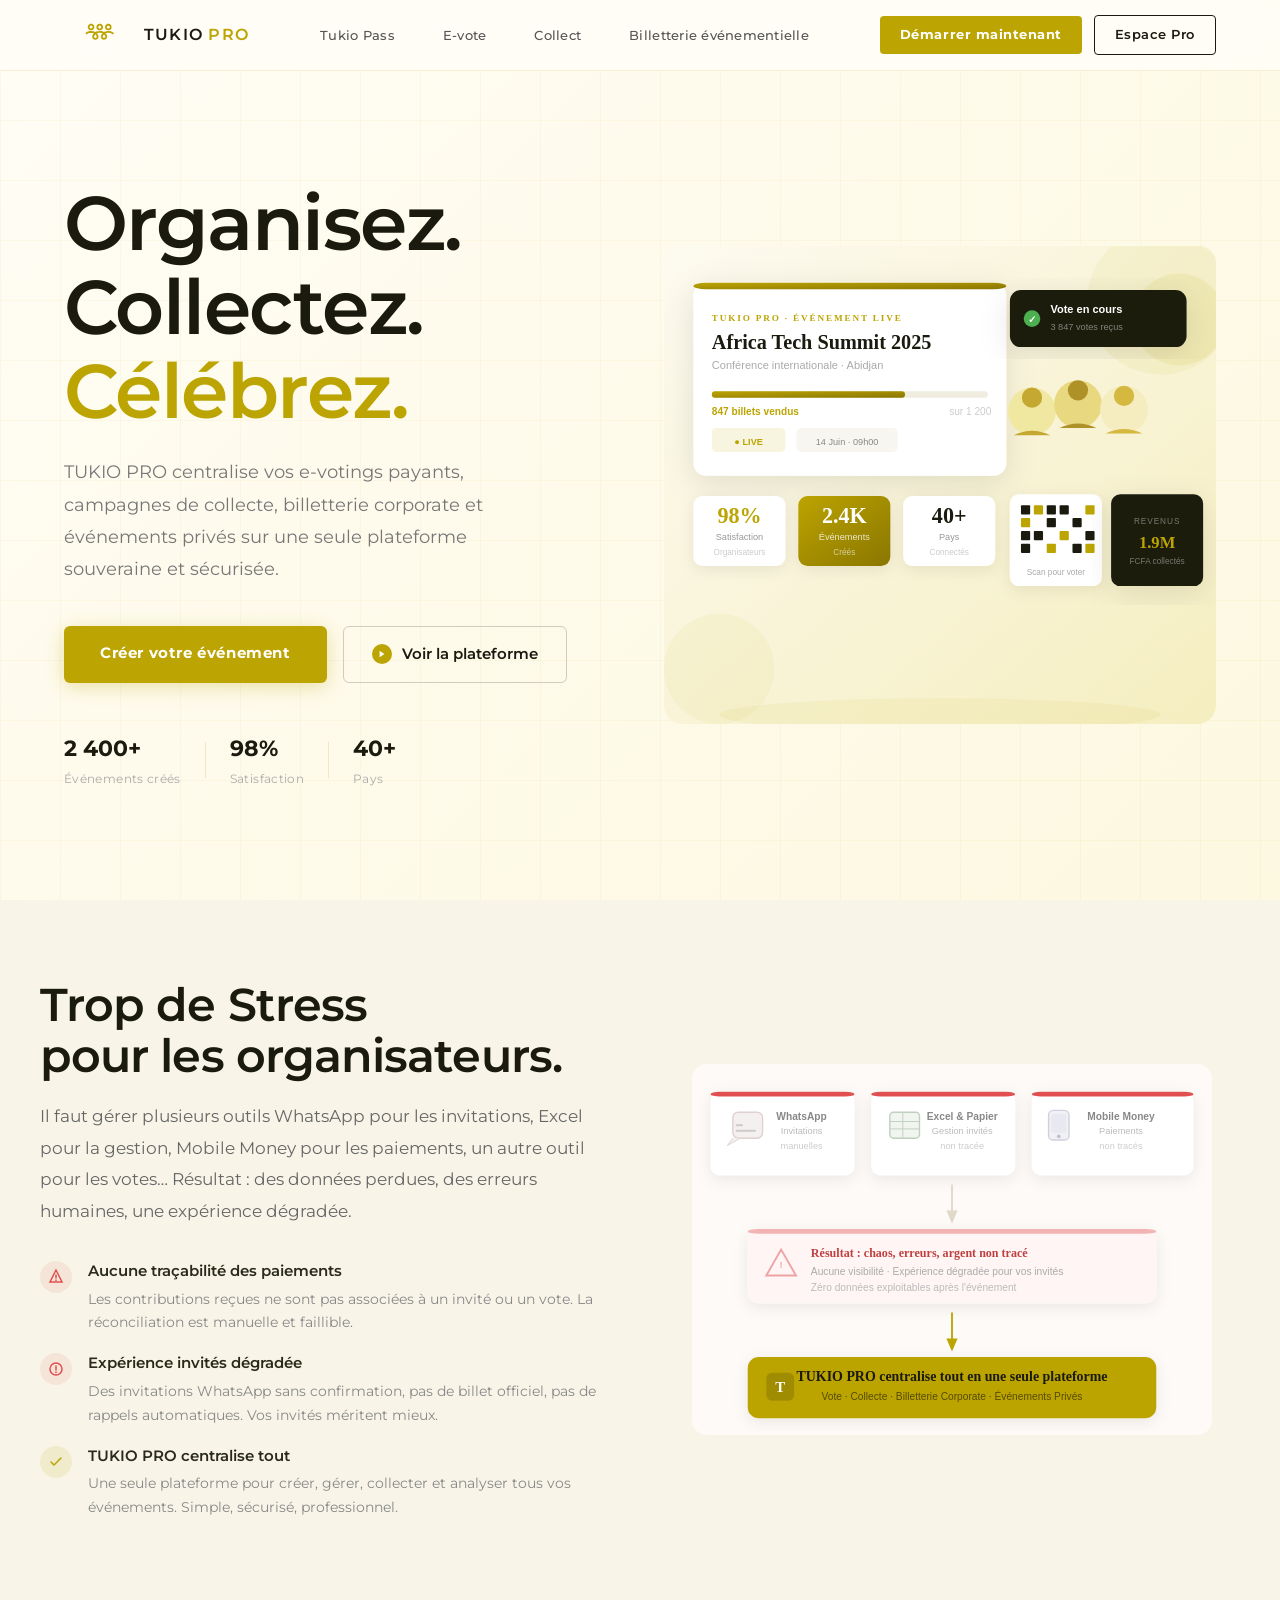
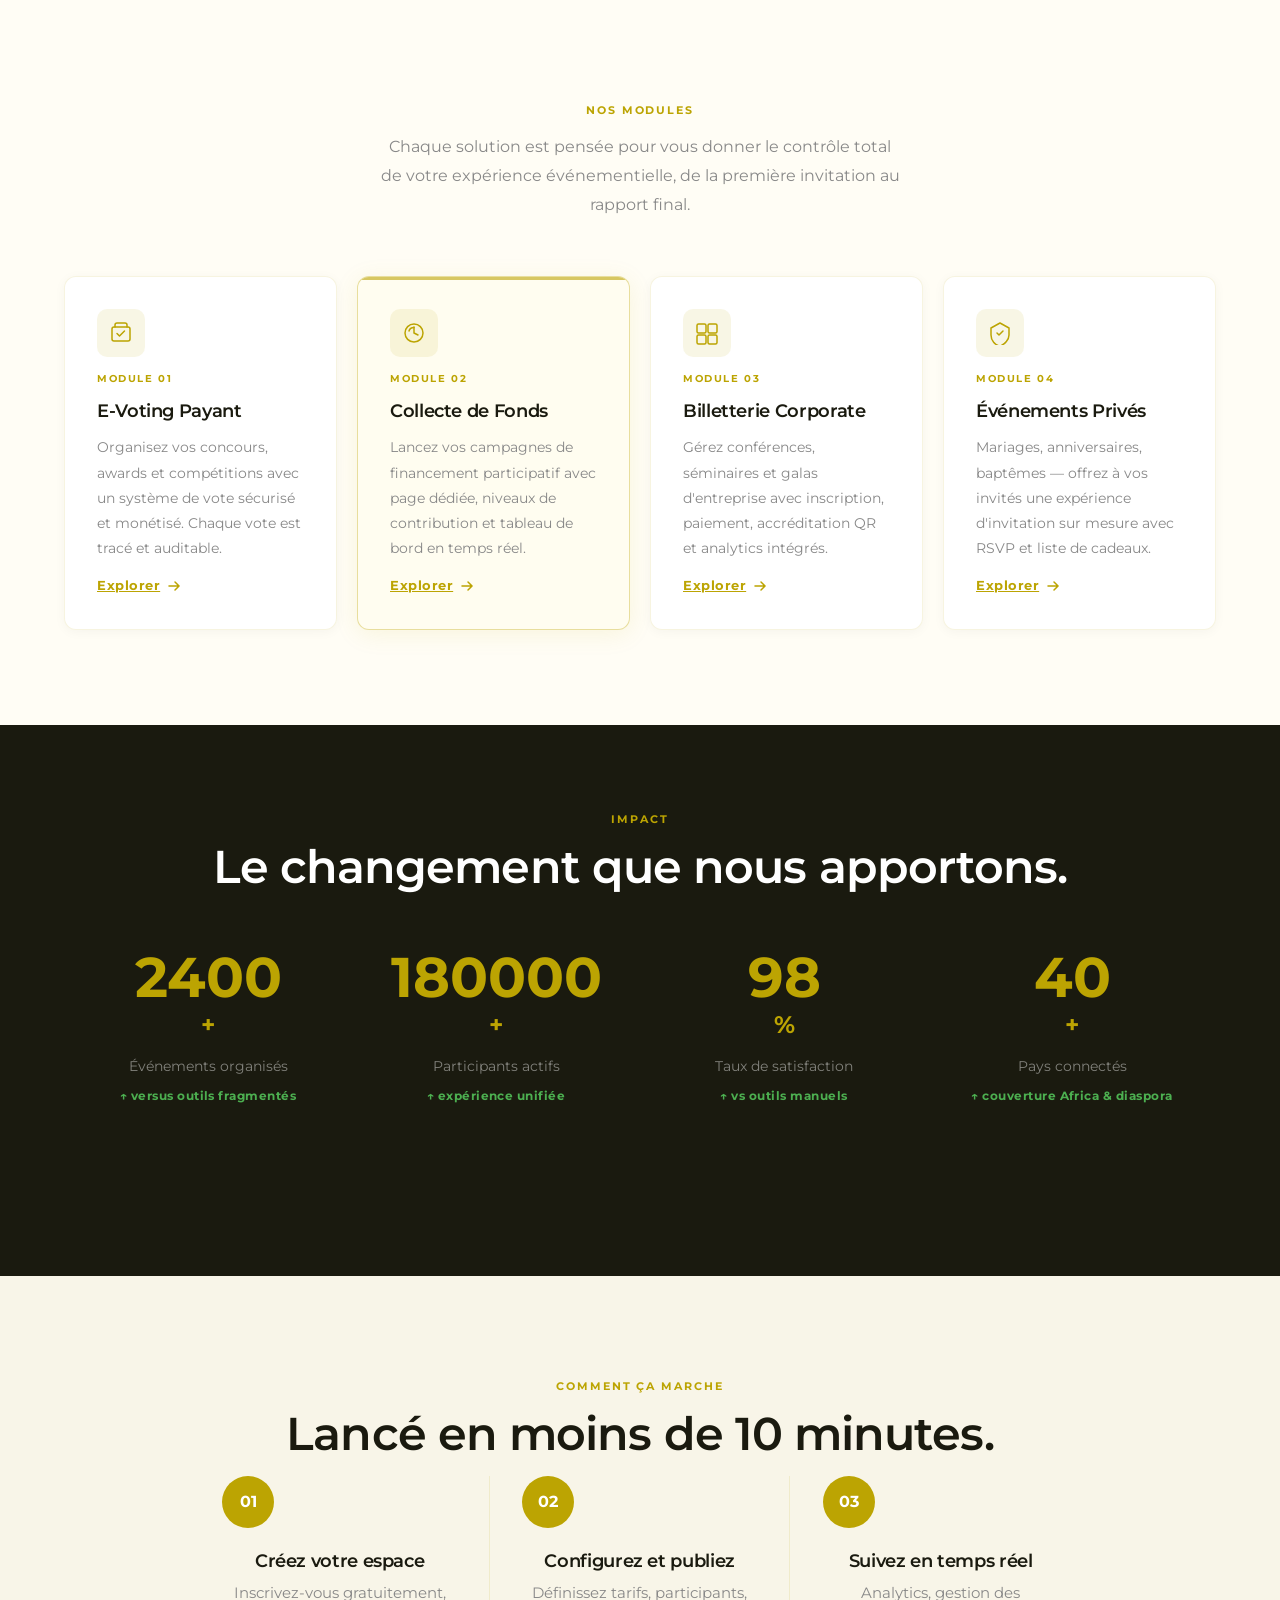
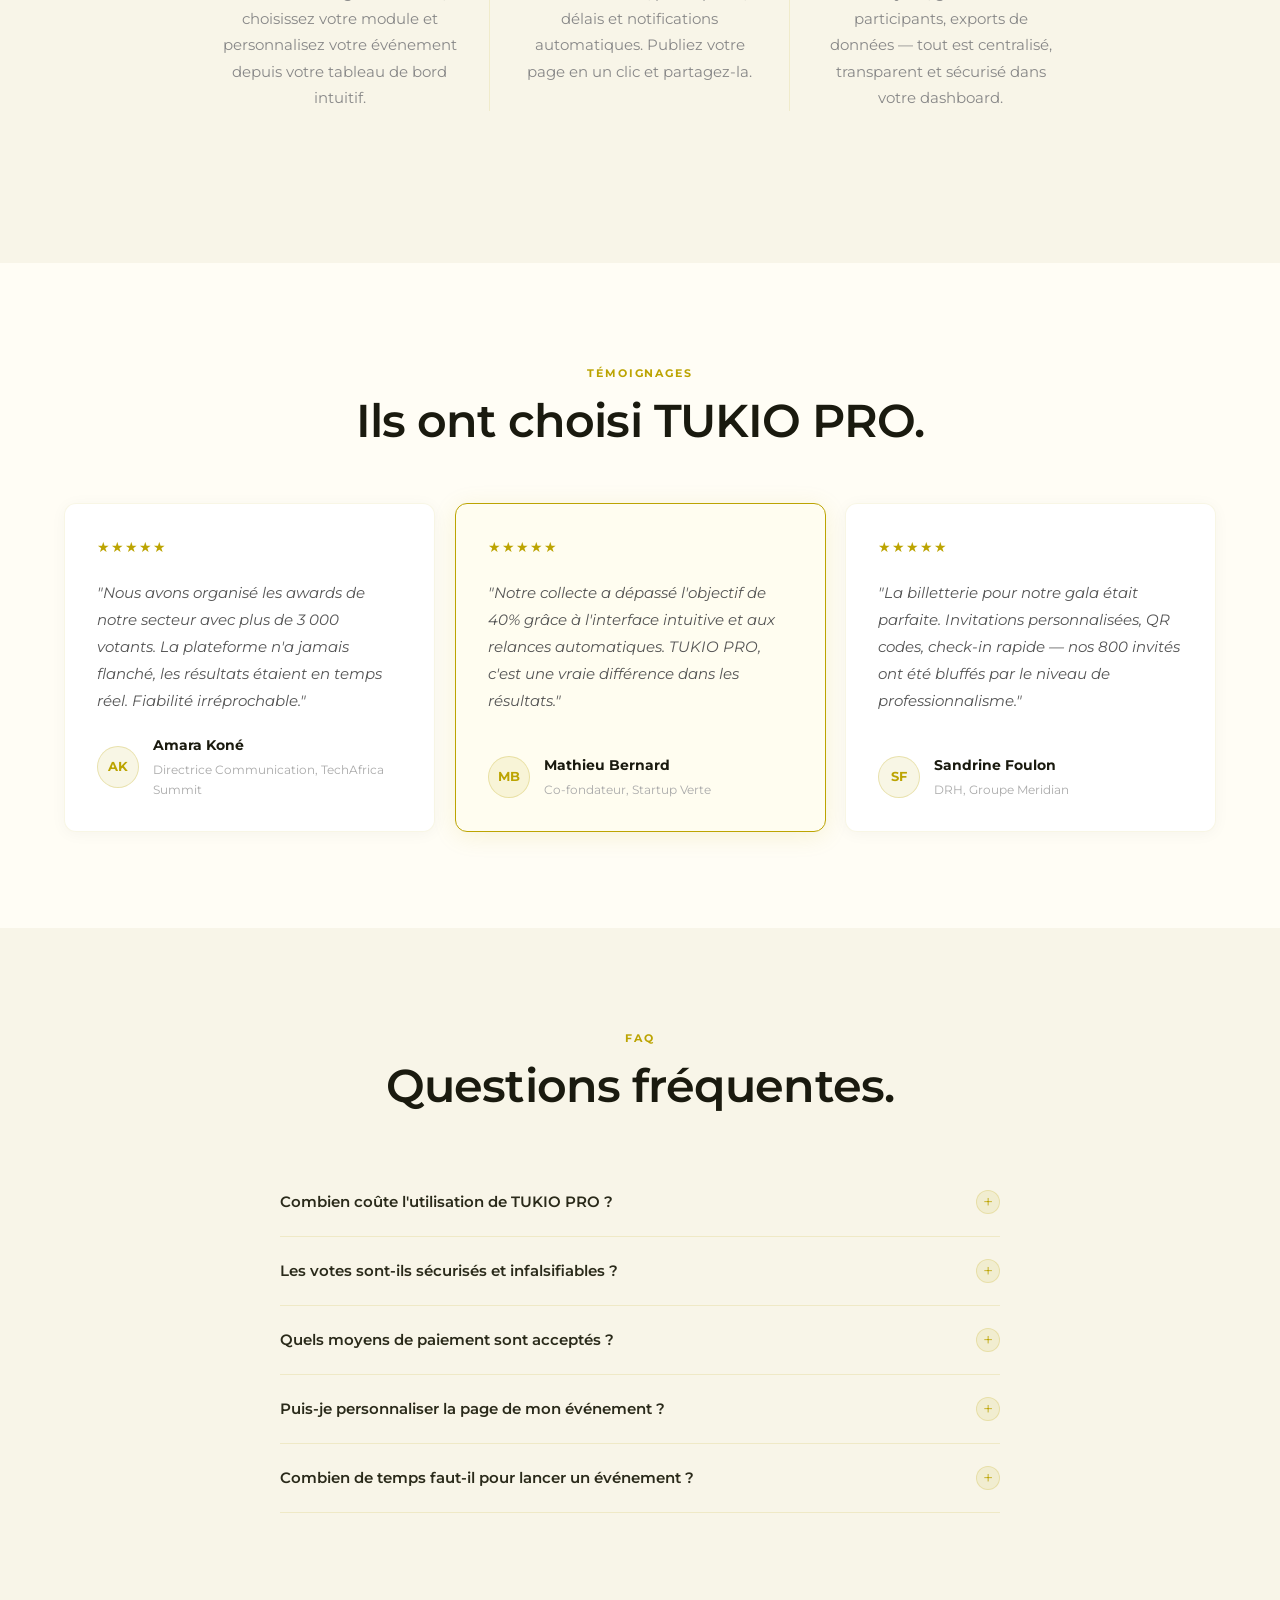
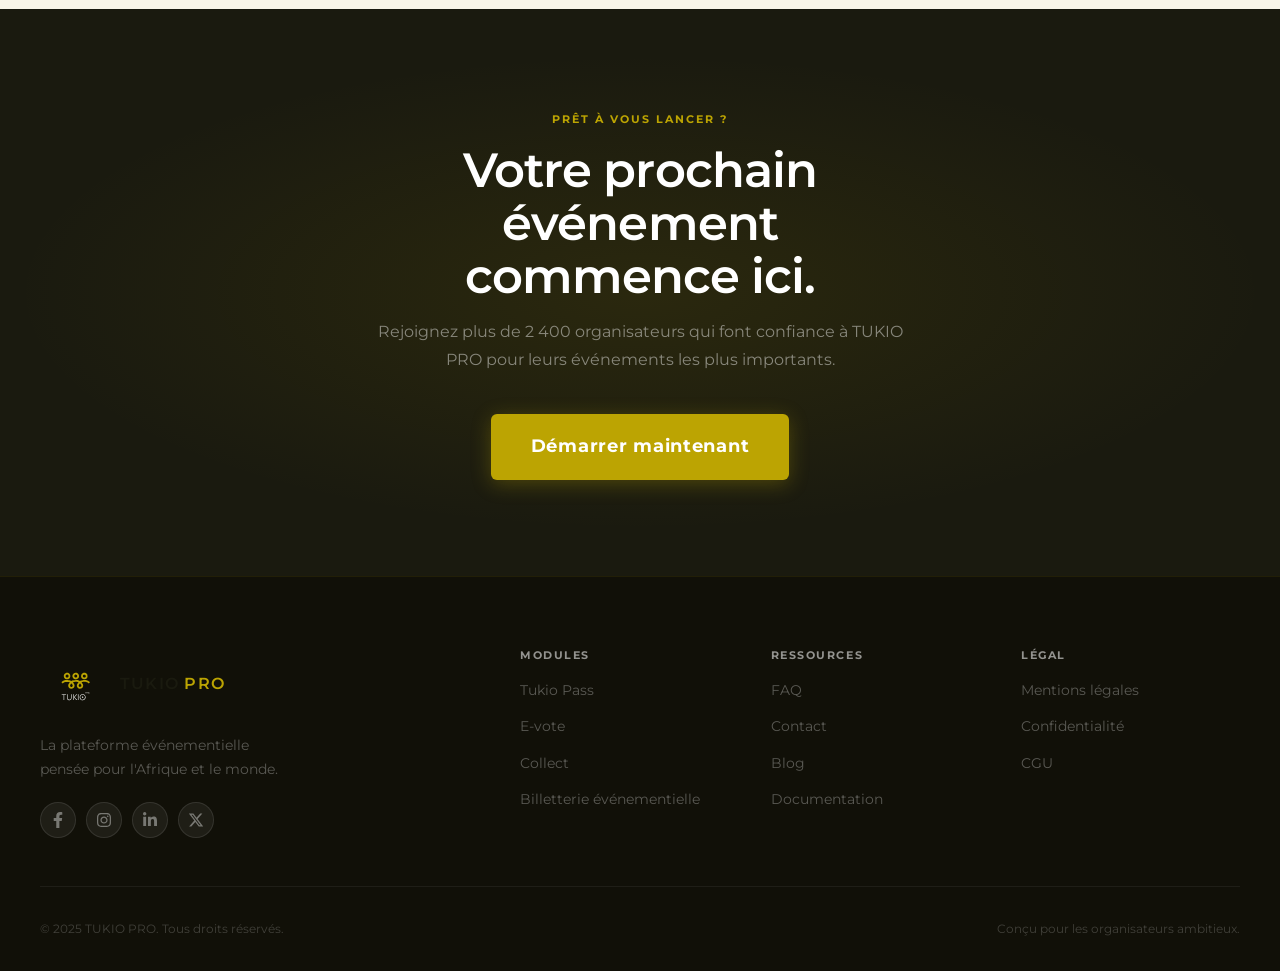
==== commit bb19d37d: "Responsive mobile" ====
--- a/index.html
+++ b/index.html
@@ -125,10 +125,10 @@
       <div class="constat-inner">
         <div class="constat-header reveal">
           <h2 class="section-title" id="constat-title" style="text-align:left; margin-bottom:1.25rem;">
-            L'organisation d'événements<br>est encore trop fragmentée.
+            Trop de Stress<br>pour les organisateurs.
           </h2>
           <p class="constat-intro">
-            WhatsApp pour les invitations, Excel pour la gestion, Mobile Money pour les paiements, un autre outil pour
+           Il faut gérer plusieurs outils WhatsApp pour les invitations, Excel pour la gestion, Mobile Money pour les paiements, un autre outil pour
             les votes… Résultat : des données perdues, des erreurs humaines, une expérience dégradée.
           </p>
           <div class="constat-points">
@@ -141,7 +141,7 @@
               </div>
               <div class="constat-point-text">
                 <strong>Aucune traçabilité des paiements</strong>
-                <p>Les contributions reçues par Mobile Money ne sont pas automatiquement associées à un invité ou un
+                <p>Les contributions reçues ne sont pas associées à un invité ou un
                   vote. La réconciliation est manuelle et faillible.</p>
               </div>
             </div>
@@ -490,13 +490,9 @@
           <h2 class="cta-title" id="cta-title">Votre prochain événement<br>commence ici.</h2>
           <p class="cta-desc">Rejoignez plus de 2 400 organisateurs qui font confiance à TUKIO PRO pour leurs événements
             les plus importants.</p>
-          <div class="cta-form" role="form" aria-label="Formulaire de démarrage">
-            <label for="cta-email" class="sr-only">Votre adresse email professionnelle</label>
-            <input type="email" id="cta-email" name="email" placeholder="Votre email professionnel" class="cta-input"
-              autocomplete="email" aria-required="true">
-            <button type="submit" class="cta-submit" aria-label="Démarrer gratuitement">Démarrer gratuitement</button>
-          </div>
-          <p class="cta-note">Aucune carte requise · Configuration en 10 minutes</p>
+          <div style="margin-top: 2rem;">
+            <a href="../signup/index.html" class="btn-hero-primary" style="font-size: 1.125rem; padding: 1.125rem 2.5rem; text-align: center; display: inline-block;">Démarrer maintenant</a>
+          </div>
         </div>
       </div>
     </section>
